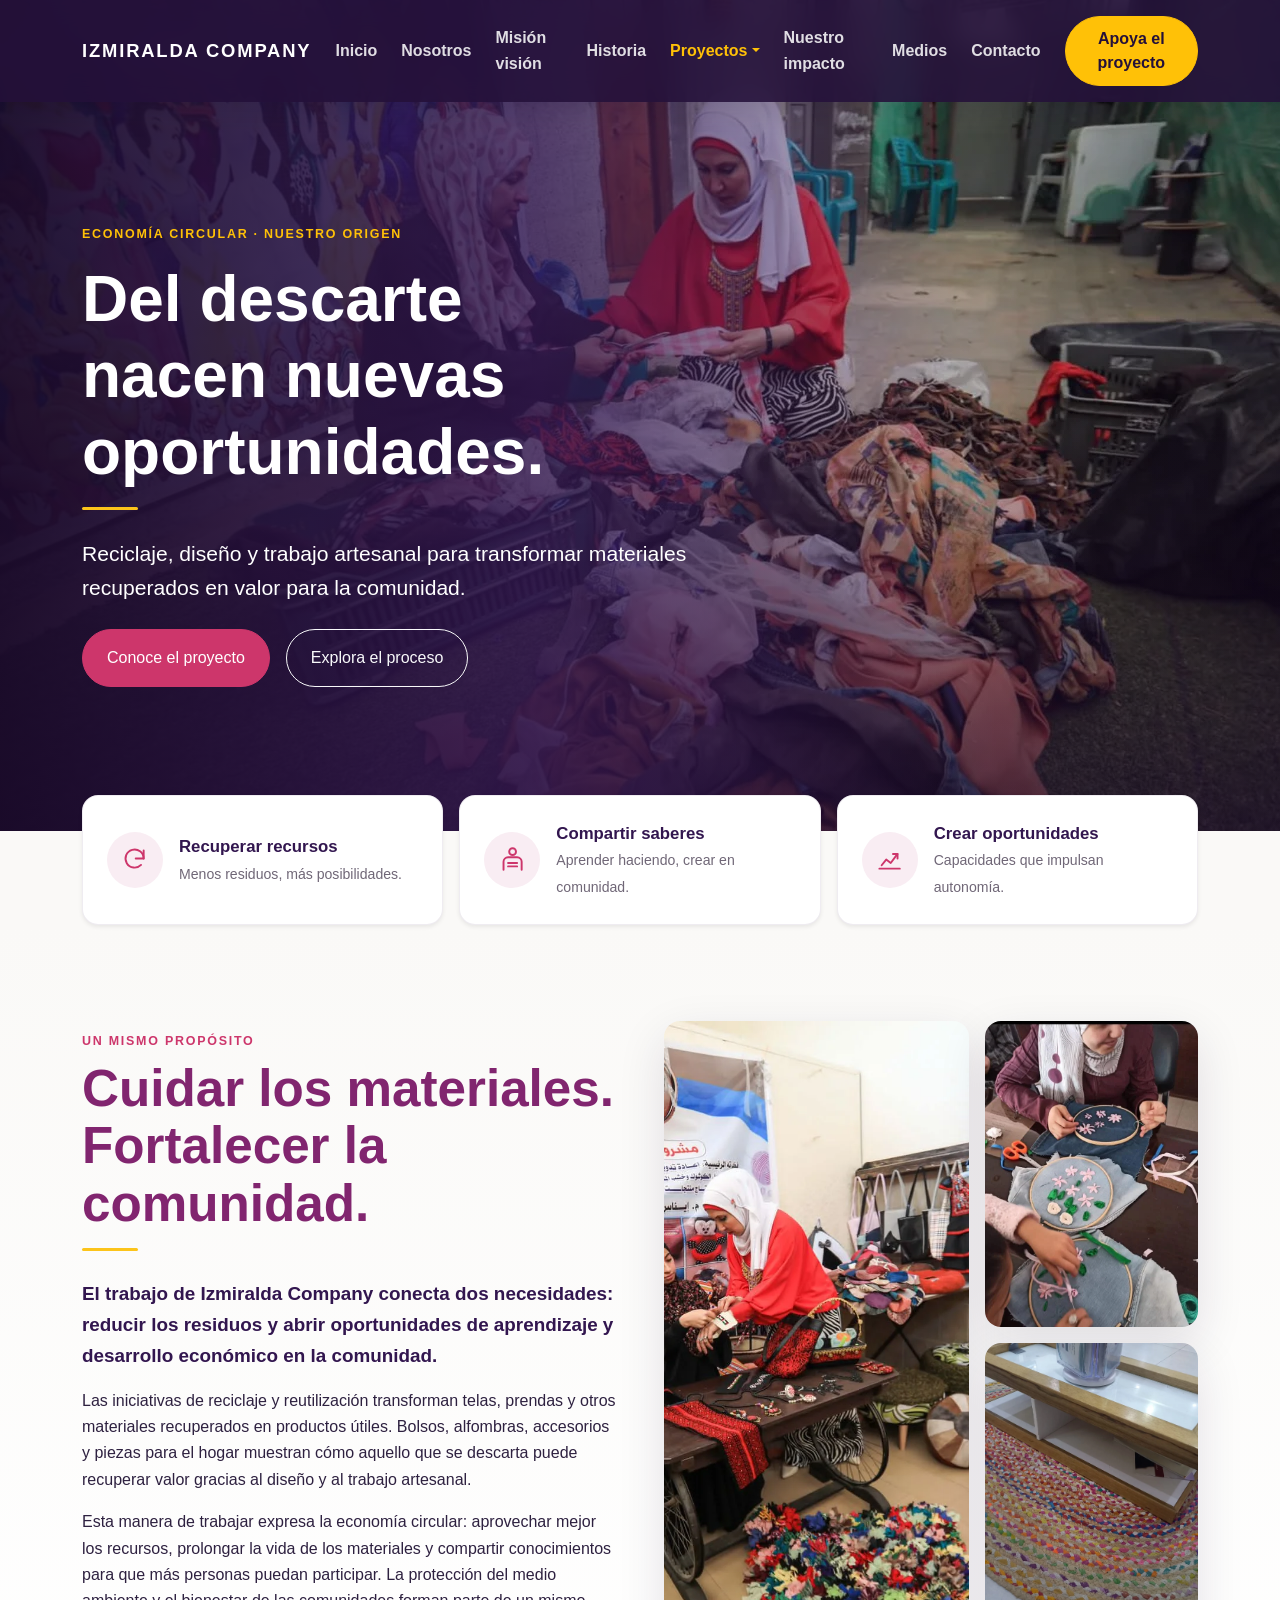
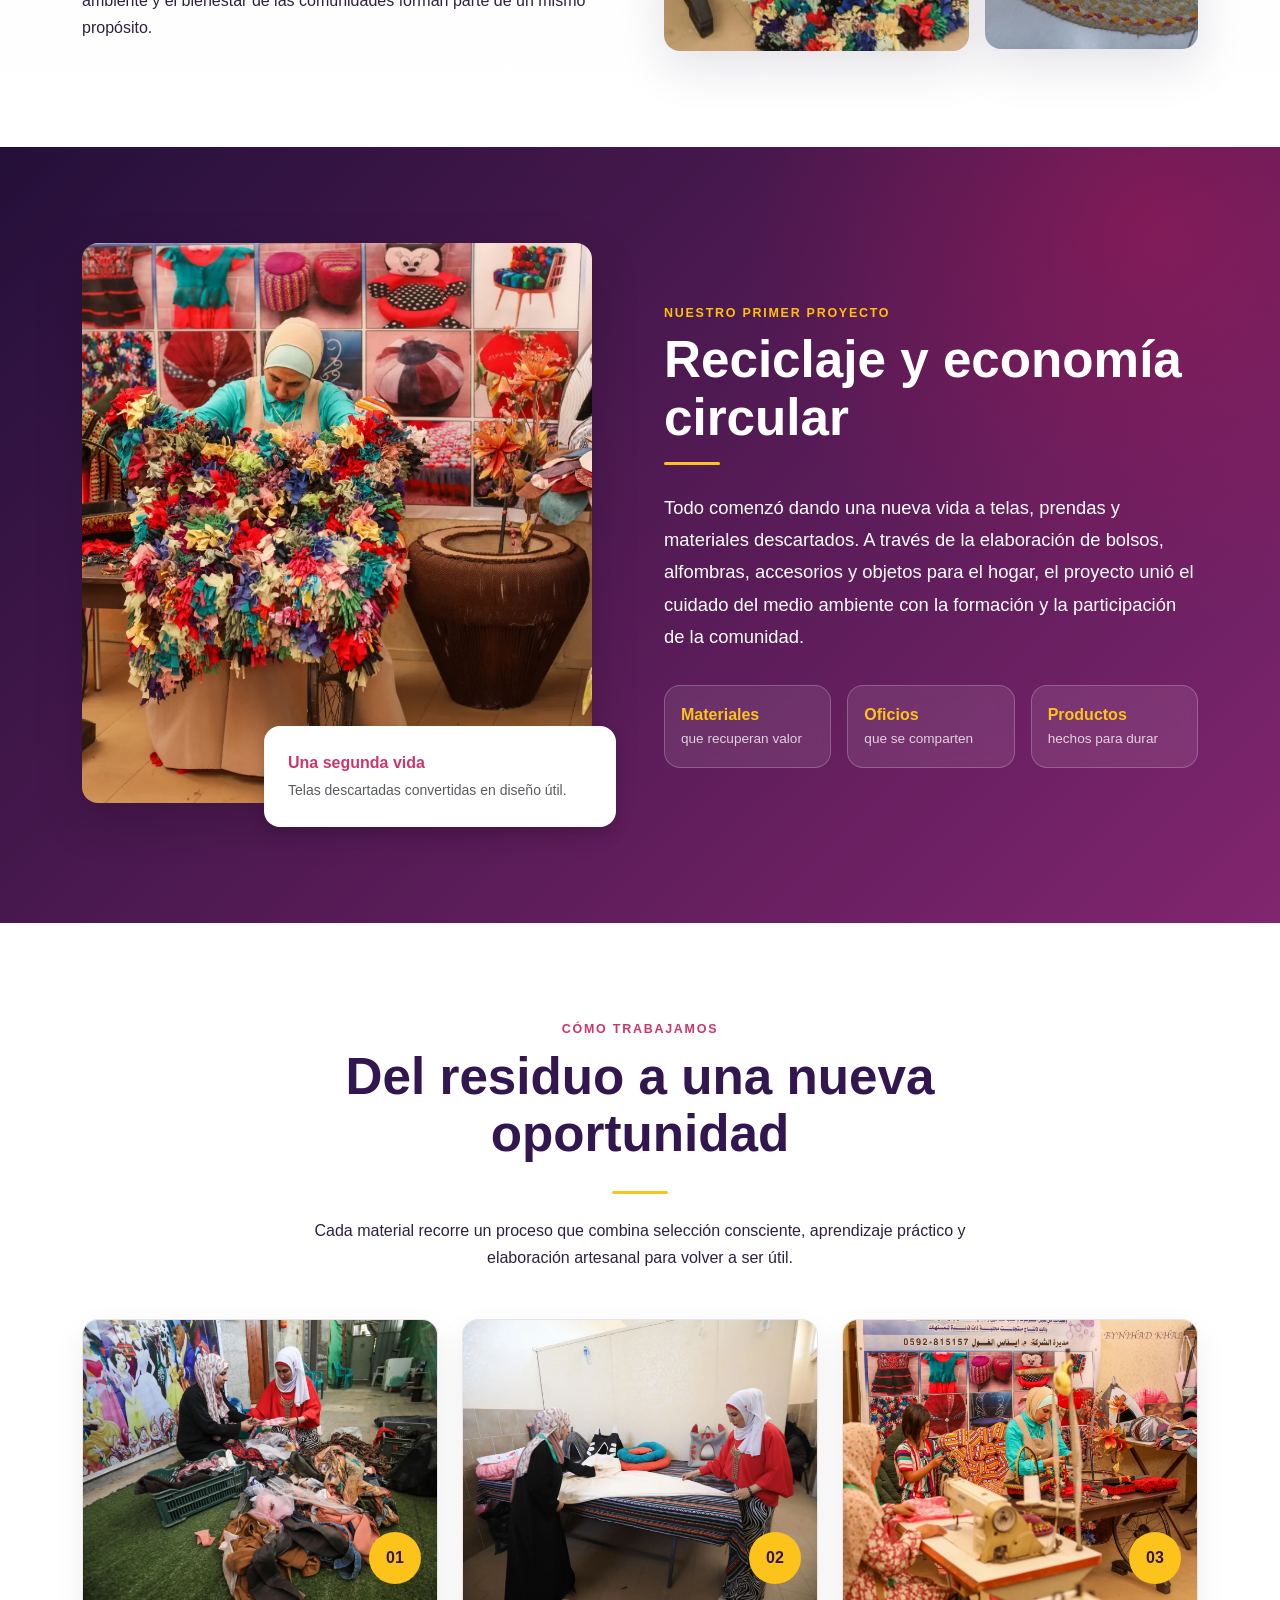
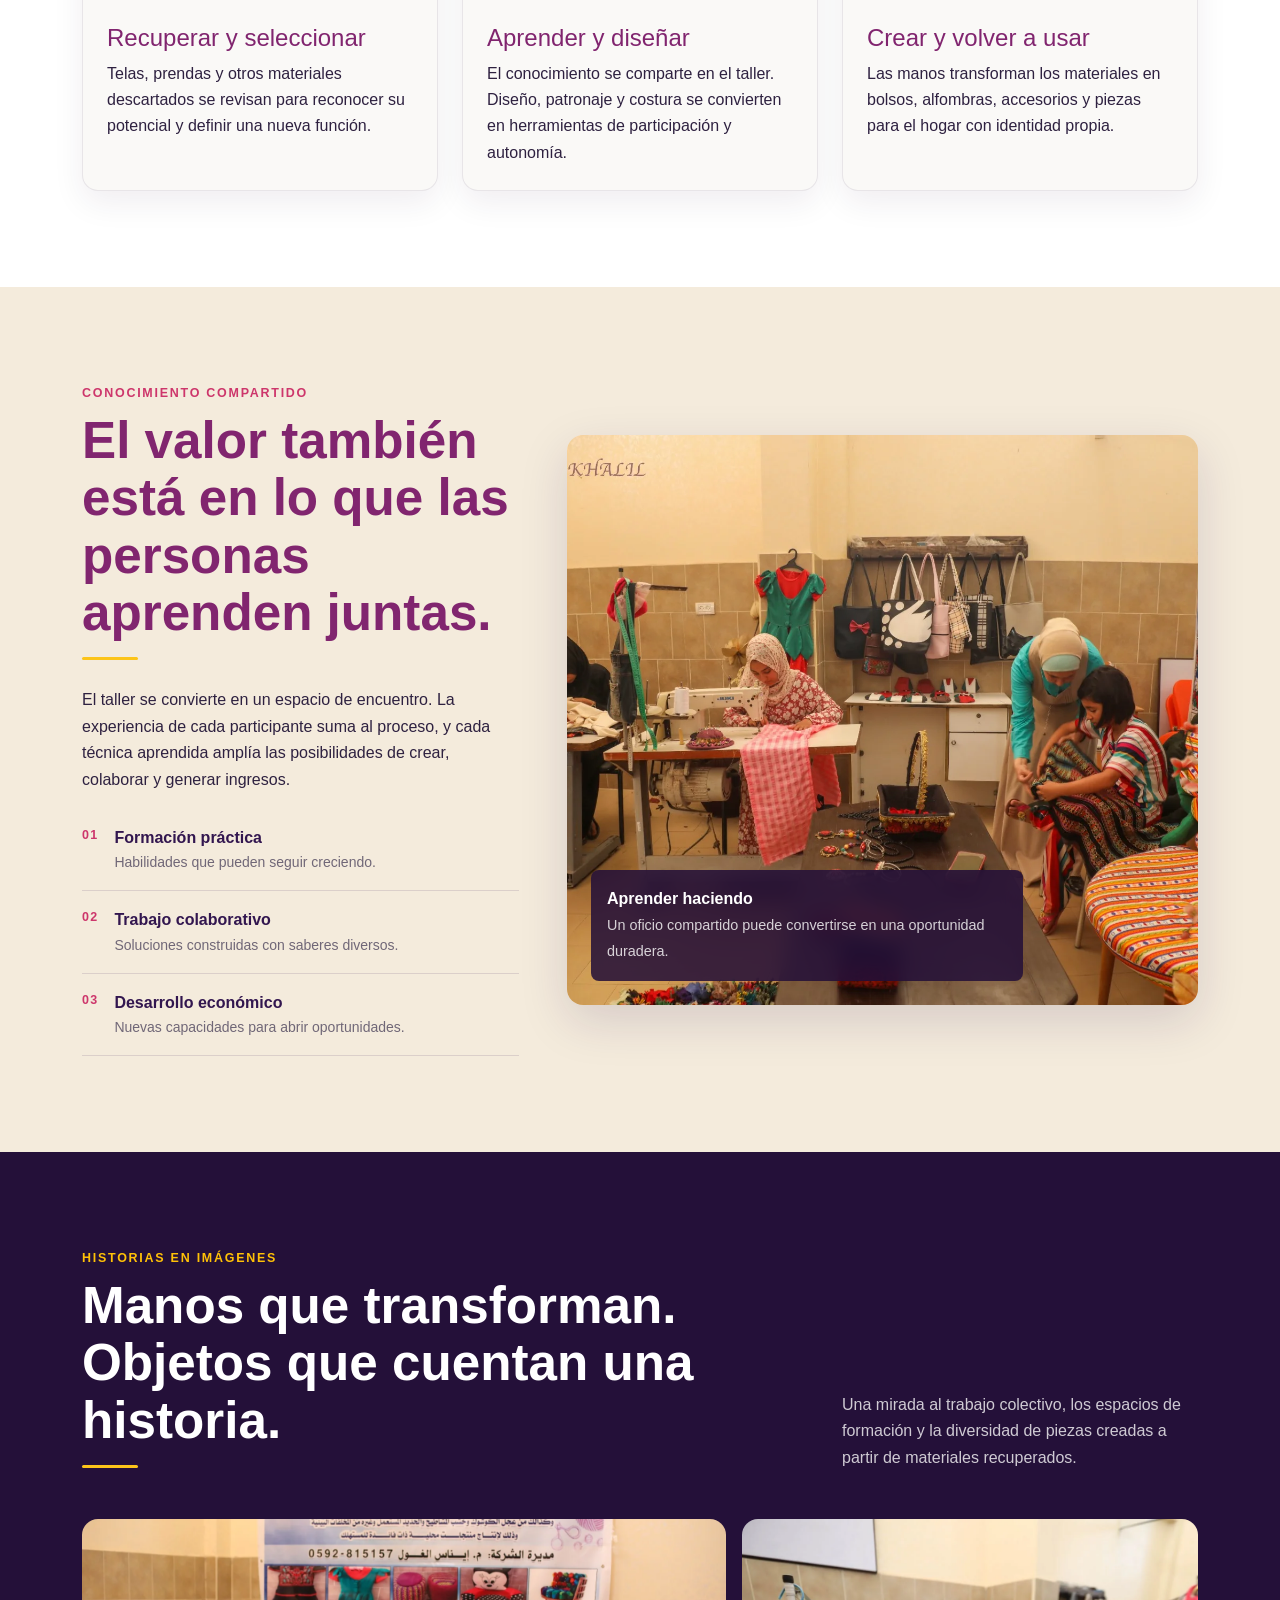
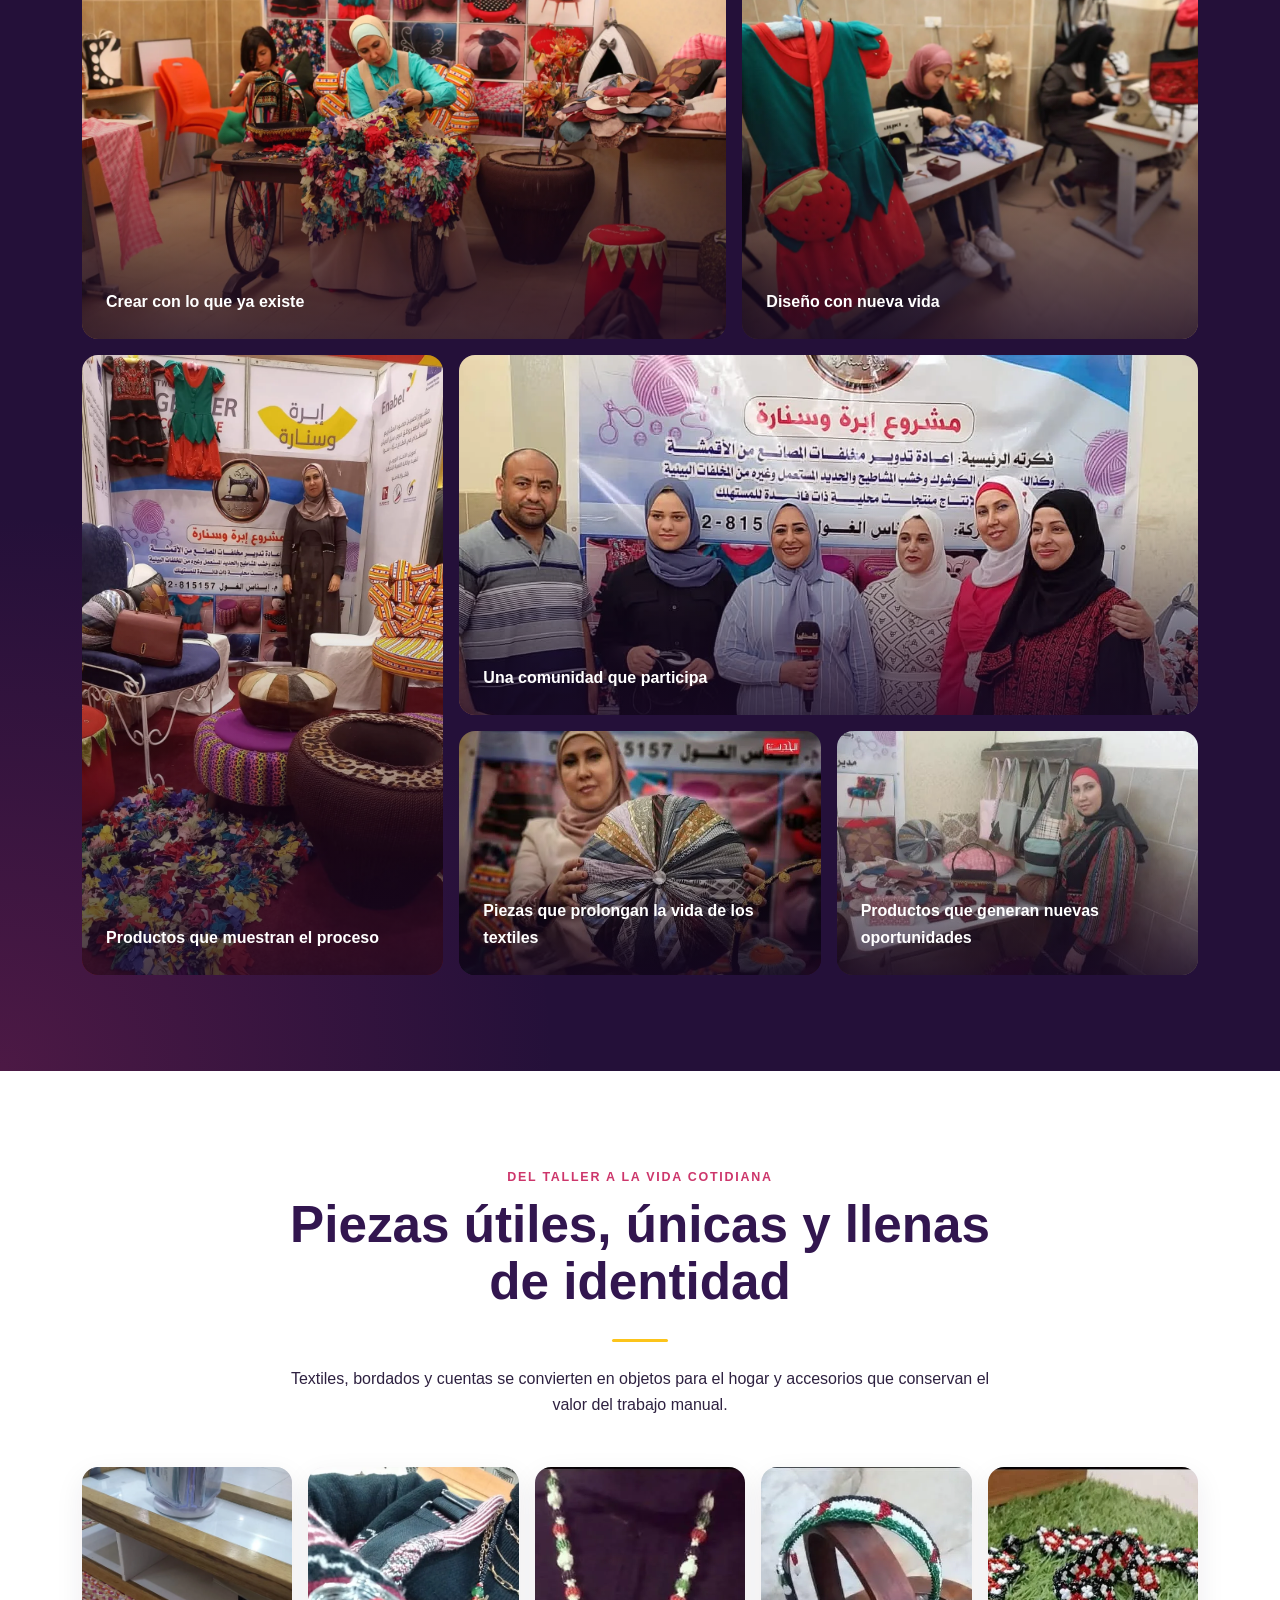
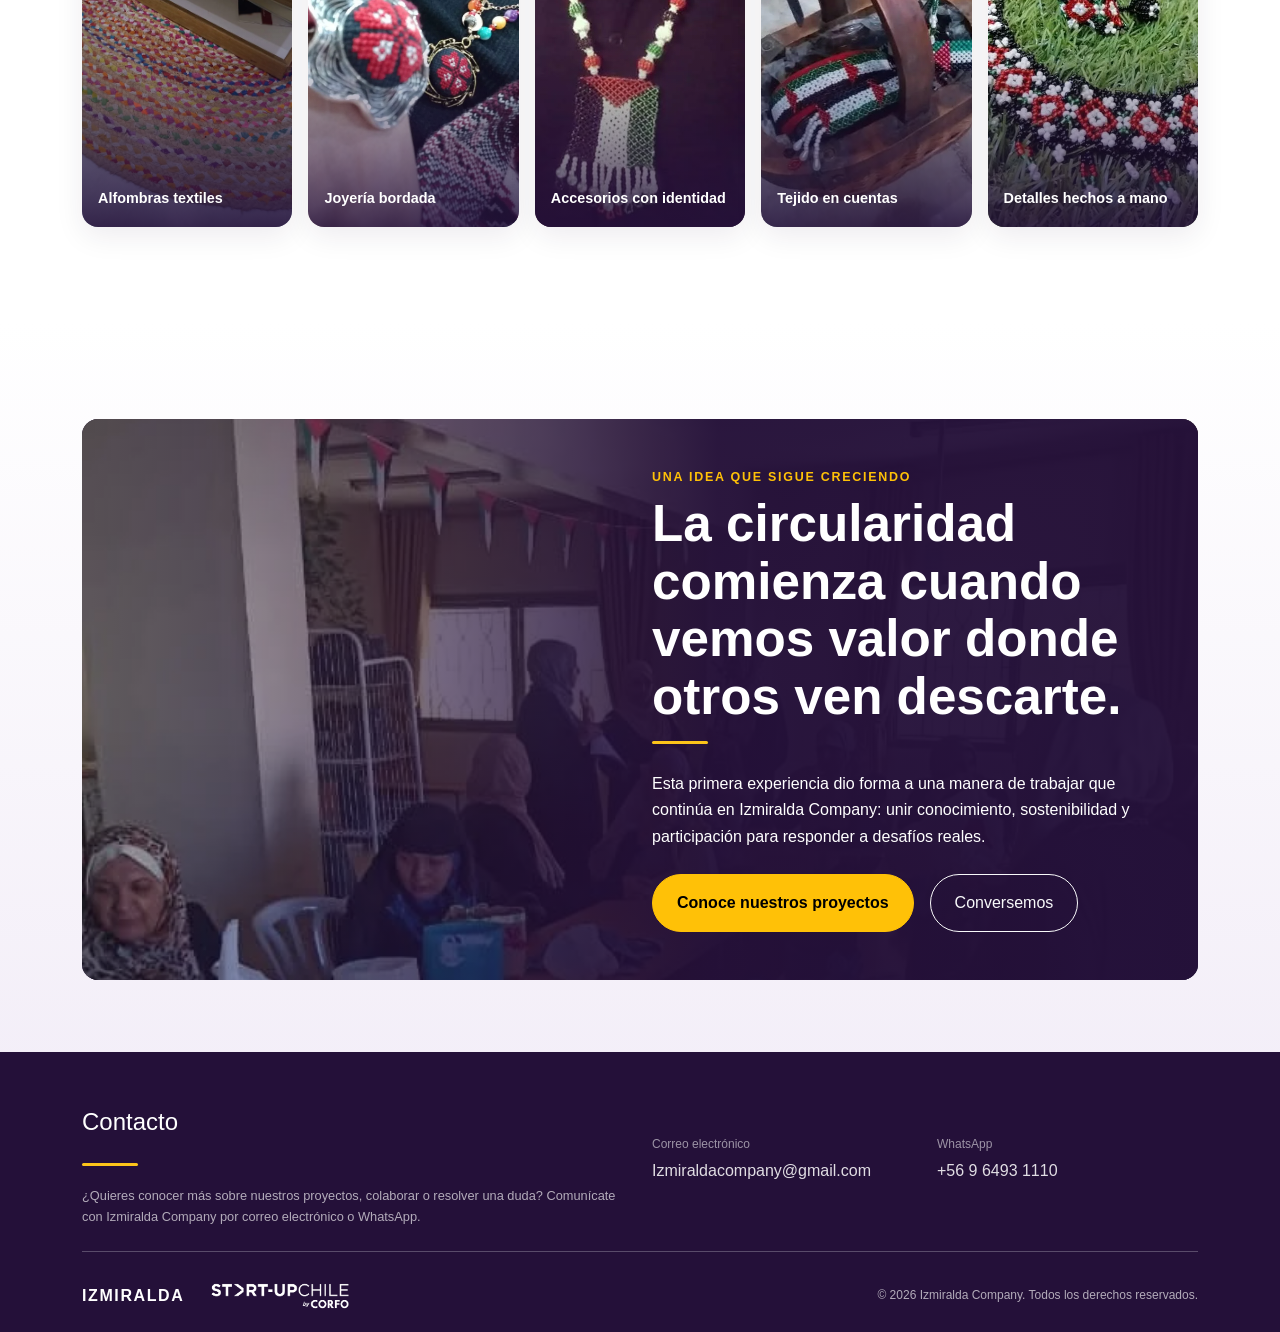
==== ECONOMIA_CIRCULAR/index.html @ 4848a365 "Actualizacion web Se actualiza el sitio web completo" ====
<!doctype html>
<html lang="es-CL">

<head>
  <meta charset="utf-8">
  <meta name="viewport" content="width=device-width, initial-scale=1">
  <title>Economía circular | Izmiralda Company</title>
  <meta name="description" content="Conoce el primer proyecto de Izmiralda Company: reciclaje textil, formación comunitaria y trabajo artesanal para transformar residuos en nuevas oportunidades.">
  <meta name="robots" content="index, follow">
  <meta name="theme-color" content="#32164f">
  <link rel="canonical" href="https://izmiraldacompany.com/ECONOMIA_CIRCULAR/">
  <link rel="icon" type="image/png" href="../favicon.png">
  <meta property="og:locale" content="es_CL">
  <meta property="og:type" content="website">
  <meta property="og:title" content="Economía circular | Izmiralda Company">
  <meta property="og:description" content="Materiales recuperados, trabajo artesanal y aprendizaje comunitario para crear valor que permanece.">
  <meta property="og:url" content="https://izmiraldacompany.com/ECONOMIA_CIRCULAR/">
  <meta property="og:image" content="https://izmiraldacompany.com/ECONOMIA_CIRCULAR/assets/images/seleccion-materiales.webp">
  <meta property="og:image:alt" content="Mujeres seleccionando telas recuperadas para crear nuevos productos">
  <meta name="twitter:card" content="summary_large_image">
  <link rel="preload" as="image" href="assets/images/seleccion-materiales.webp">
  <link rel="preconnect" href="https://cdn.jsdelivr.net" crossorigin>
  <link href="https://cdn.jsdelivr.net/npm/bootstrap@5.3.8/dist/css/bootstrap.min.css" rel="stylesheet" integrity="sha384-sRIl4kxILFvY47J16cr9ZwB07vP4J8+LH7qKQnuqkuIAvNWLzeN8tE5YBujZqJLB" crossorigin="anonymous">
  <link rel="stylesheet" href="../assets/css/style.css?v=encuadre-20260911">
  <link rel="stylesheet" href="../assets/css/menu.css?v=mobile-center-20260912">
  <link rel="stylesheet" href="../assets/css/footer.css?v=bootstrap-20260911">
  <link rel="stylesheet" href="../assets/css/section-titles.css?v=1">
  <link rel="stylesheet" href="../assets/css/interaction.css?v=1">
  <link rel="stylesheet" href="assets/css/economia-circular.css?v=1">
</head>

<body>
  <a class="visually-hidden-focusable skip-link" href="#contenido">Saltar al contenido principal</a>
  <header class="fixed-top" data-company-menu></header>
  <script src="../assets/js/menu.js?v=anchors-20260912"></script>

  <main id="contenido" tabindex="-1">
    <section id="inicio" class="circular-hero position-relative overflow-hidden d-flex align-items-end" aria-labelledby="hero-title">
      <img class="circular-hero__image position-absolute top-0 start-0 w-100 h-100 object-fit-cover" src="assets/images/seleccion-materiales.webp" alt="Dos mujeres seleccionan telas y prendas recuperadas para darles una nueva vida" width="1600" height="1066" fetchpriority="high">
      <div class="circular-hero__veil position-absolute top-0 start-0 w-100 h-100" aria-hidden="true"></div>
      <div class="container position-relative py-5">
        <div class="row py-5">
          <div class="col-12 col-lg-8 col-xl-7 py-4 py-lg-5">
            <p class="eyebrow text-warning mb-3">Economía circular · Nuestro origen</p>
            <h1 id="hero-title" class="display-3 fw-semibold text-white mb-0">Del descarte nacen nuevas oportunidades.</h1>
            <div class="lh-1 mb-4"><span class="title-rule mt-3" aria-hidden="true"></span></div>
            <p class="circular-hero__lead text-white mb-4">Reciclaje, diseño y trabajo artesanal para transformar materiales recuperados en valor para la comunidad.</p>
            <div class="d-flex flex-column flex-sm-row gap-3">
              <a class="btn btn-raspberry rounded-pill px-4 py-3" href="#primer-proyecto">Conoce el proyecto</a>
              <a class="btn btn-outline-light rounded-pill px-4 py-3" href="#proceso">Explora el proceso</a>
            </div>
          </div>
        </div>
      </div>
    </section>

    <section class="circular-pillars position-relative" aria-label="Propósitos de la economía circular">
      <div class="container circular-pillars__container">
        <div class="row g-3">
          <div class="col-12 col-md-4">
            <div class="pillar-card h-100 d-flex align-items-center gap-3 p-4 rounded-4 shadow-sm">
              <span class="pillar-card__icon d-inline-flex align-items-center justify-content-center flex-shrink-0" aria-hidden="true"><svg viewBox="0 0 24 24"><path d="M20 11a8 8 0 1 0-2.3 5.7"></path><path d="M20 4v7h-7"></path></svg></span>
              <div><strong class="d-block">Recuperar recursos</strong><span>Menos residuos, más posibilidades.</span></div>
            </div>
          </div>
          <div class="col-12 col-md-4">
            <div class="pillar-card h-100 d-flex align-items-center gap-3 p-4 rounded-4 shadow-sm">
              <span class="pillar-card__icon d-inline-flex align-items-center justify-content-center flex-shrink-0" aria-hidden="true"><svg viewBox="0 0 24 24"><path d="M4 21v-7a4 4 0 0 1 4-4h8a4 4 0 0 1 4 4v7"></path><circle cx="12" cy="5" r="3"></circle><path d="M8 15h8M8 18h8"></path></svg></span>
              <div><strong class="d-block">Compartir saberes</strong><span>Aprender haciendo, crear en comunidad.</span></div>
            </div>
          </div>
          <div class="col-12 col-md-4">
            <div class="pillar-card h-100 d-flex align-items-center gap-3 p-4 rounded-4 shadow-sm">
              <span class="pillar-card__icon d-inline-flex align-items-center justify-content-center flex-shrink-0" aria-hidden="true"><svg viewBox="0 0 24 24"><path d="M3 20h18M5 17l4-5 4 3 6-8"></path><path d="M15 7h4v4"></path></svg></span>
              <div><strong class="d-block">Crear oportunidades</strong><span>Capacidades que impulsan autonomía.</span></div>
            </div>
          </div>
        </div>
      </div>
    </section>

    <section id="proposito" class="purpose-section py-5" aria-labelledby="purpose-title">
      <div class="container py-5">
        <div class="row align-items-center g-5">
          <div class="col-12 col-lg-6">
            <p class="eyebrow text-raspberry mb-2">Un mismo propósito</p>
            <h2 id="purpose-title" class="section-heading text-plum mb-0">Cuidar los materiales.<br>Fortalecer la comunidad.</h2>
            <div class="lh-1 mb-4"><span class="title-rule mt-3" aria-hidden="true"></span></div>
            <p class="purpose-intro">El trabajo de Izmiralda Company conecta dos necesidades: reducir los residuos y abrir oportunidades de aprendizaje y desarrollo económico en la comunidad.</p>
            <p>Las iniciativas de reciclaje y reutilización transforman telas, prendas y otros materiales recuperados en productos útiles. Bolsos, alfombras, accesorios y piezas para el hogar muestran cómo aquello que se descarta puede recuperar valor gracias al diseño y al trabajo artesanal.</p>
            <p class="mb-0">Esta manera de trabajar expresa la economía circular: aprovechar mejor los recursos, prolongar la vida de los materiales y compartir conocimientos para que más personas puedan participar. La protección del medio ambiente y el bienestar de las comunidades forman parte de un mismo propósito.</p>
          </div>
          <div class="col-12 col-lg-6">
            <div class="row g-3 align-items-stretch">
              <div class="col-7">
                <figure class="purpose-photo purpose-photo--main h-100 mb-0 rounded-4 overflow-hidden"><img class="w-100 h-100 object-fit-cover" src="assets/images/taller-productos.webp" alt="Tres mujeres comparten conocimientos en un taller de productos textiles" width="1600" height="1066" loading="lazy"></figure>
              </div>
              <div class="col-5">
                <div class="row g-3 h-100">
                  <div class="col-12"><figure class="purpose-photo purpose-photo--small mb-0 rounded-4 overflow-hidden"><img class="w-100 h-100 object-fit-cover" src="assets/images/taller-bordado.webp" alt="Participantes bordan flores sobre retazos de tela reutilizada" width="720" height="879" loading="lazy"></figure></div>
                  <div class="col-12"><figure class="purpose-photo purpose-photo--small mb-0 rounded-4 overflow-hidden"><img class="w-100 h-100 object-fit-cover" src="assets/images/alfombra-reciclada.webp" alt="Alfombra elaborada con tiras textiles recuperadas" width="1200" height="1600" loading="lazy"></figure></div>
                </div>
              </div>
            </div>
          </div>
        </div>
      </div>
    </section>

    <section id="primer-proyecto" class="first-project py-5 overflow-hidden" aria-labelledby="first-project-title">
      <div class="container py-5">
        <div class="row align-items-center g-5">
          <div class="col-12 col-lg-6 order-2 order-lg-1">
            <div class="first-project__visual position-relative pe-lg-4 pb-4">
              <figure class="first-project__image mb-0 rounded-4 overflow-hidden shadow-lg"><img class="w-100 h-100 object-fit-cover" src="assets/images/sillon-textil.webp" alt="Enas presenta una pieza de mobiliario elaborada con numerosos retazos textiles" width="1600" height="950" loading="lazy"></figure>
              <div class="first-project__note position-absolute end-0 bottom-0 bg-white rounded-4 shadow p-3 p-md-4"><span class="d-block text-raspberry fw-bold">Una segunda vida</span><span class="small text-muted">Telas descartadas convertidas en diseño útil.</span></div>
            </div>
          </div>
          <div class="col-12 col-lg-6 order-1 order-lg-2">
            <p class="eyebrow text-warning mb-2">Nuestro primer proyecto</p>
            <h2 id="first-project-title" class="section-heading text-white mb-0">Reciclaje y economía circular</h2>
            <div class="lh-1 mb-4"><span class="title-rule mt-3" aria-hidden="true"></span></div>
            <p class="first-project__lead text-white">Todo comenzó dando una nueva vida a telas, prendas y materiales descartados. A través de la elaboración de bolsos, alfombras, accesorios y objetos para el hogar, el proyecto unió el cuidado del medio ambiente con la formación y la participación de la comunidad.</p>
            <div class="row row-cols-1 row-cols-sm-3 g-3 mt-3" aria-label="Resultados del proyecto">
              <div class="col"><div class="project-result h-100 rounded-4 p-3"><strong>Materiales</strong><span>que recuperan valor</span></div></div>
              <div class="col"><div class="project-result h-100 rounded-4 p-3"><strong>Oficios</strong><span>que se comparten</span></div></div>
              <div class="col"><div class="project-result h-100 rounded-4 p-3"><strong>Productos</strong><span>hechos para durar</span></div></div>
            </div>
          </div>
        </div>
      </div>
    </section>

    <section id="proceso" class="process-section py-5 bg-white" aria-labelledby="process-title">
      <div class="container py-5">
        <div class="row justify-content-center text-center mb-5"><div class="col-12 col-lg-8">
          <p class="eyebrow text-raspberry mb-2">Cómo trabajamos</p>
          <h2 id="process-title" class="section-heading mx-auto">Del residuo a una nueva oportunidad</h2>
          <span class="title-rule" aria-hidden="true"></span>
          <p class="mt-3 mb-0">Cada material recorre un proceso que combina selección consciente, aprendizaje práctico y elaboración artesanal para volver a ser útil.</p>
        </div></div>
        <div class="row row-cols-1 row-cols-lg-3 g-4">
          <div class="col"><article class="process-card h-100 rounded-4 overflow-hidden"><figure class="process-card__media mb-0 position-relative overflow-hidden"><img class="w-100 h-100 object-fit-cover" src="assets/images/seleccion-materiales.webp" alt="Selección de prendas y retazos recuperados" width="1600" height="1066" loading="lazy"><span class="process-card__number position-absolute">01</span></figure><div class="p-4"><h3 class="h4 text-plum">Recuperar y seleccionar</h3><p class="mb-0">Telas, prendas y otros materiales descartados se revisan para reconocer su potencial y definir una nueva función.</p></div></article></div>
          <div class="col"><article class="process-card h-100 rounded-4 overflow-hidden"><figure class="process-card__media mb-0 position-relative overflow-hidden"><img class="w-100 h-100 object-fit-cover" src="assets/images/patronaje-telas.webp" alt="Dos mujeres preparan y cortan tela para confeccionar nuevos productos" width="1600" height="1066" loading="lazy"><span class="process-card__number position-absolute">02</span></figure><div class="p-4"><h3 class="h4 text-plum">Aprender y diseñar</h3><p class="mb-0">El conocimiento se comparte en el taller. Diseño, patronaje y costura se convierten en herramientas de participación y autonomía.</p></div></article></div>
          <div class="col"><article class="process-card h-100 rounded-4 overflow-hidden"><figure class="process-card__media mb-0 position-relative overflow-hidden"><img class="w-100 h-100 object-fit-cover" src="assets/images/trabajo-artesanal.webp" alt="Mujeres elaboran accesorios y objetos textiles en el taller comunitario" width="1600" height="1066" loading="lazy"><span class="process-card__number position-absolute">03</span></figure><div class="p-4"><h3 class="h4 text-plum">Crear y volver a usar</h3><p class="mb-0">Las manos transforman los materiales en bolsos, alfombras, accesorios y piezas para el hogar con identidad propia.</p></div></article></div>
        </div>
      </div>
    </section>

    <section class="community-section py-5" aria-labelledby="community-title">
      <div class="container py-5"><div class="row align-items-center g-5">
        <div class="col-12 col-lg-5">
          <p class="eyebrow text-raspberry mb-2">Conocimiento compartido</p>
          <h2 id="community-title" class="section-heading text-plum mb-0">El valor también está en lo que las personas aprenden juntas.</h2>
          <div class="lh-1 mb-4"><span class="title-rule mt-3" aria-hidden="true"></span></div>
          <p>El taller se convierte en un espacio de encuentro. La experiencia de cada participante suma al proceso, y cada técnica aprendida amplía las posibilidades de crear, colaborar y generar ingresos.</p>
          <ul class="community-list list-unstyled mb-0">
            <li class="d-flex gap-3"><span aria-hidden="true">01</span><div><strong>Formación práctica</strong><small class="d-block">Habilidades que pueden seguir creciendo.</small></div></li>
            <li class="d-flex gap-3"><span aria-hidden="true">02</span><div><strong>Trabajo colaborativo</strong><small class="d-block">Soluciones construidas con saberes diversos.</small></div></li>
            <li class="d-flex gap-3"><span aria-hidden="true">03</span><div><strong>Desarrollo económico</strong><small class="d-block">Nuevas capacidades para abrir oportunidades.</small></div></li>
          </ul>
        </div>
        <div class="col-12 col-lg-7">
          <figure class="community-feature mb-0 position-relative rounded-4 overflow-hidden"><img class="w-100 h-100 object-fit-cover" src="assets/images/taller-costura.webp" alt="Taller comunitario donde varias mujeres confeccionan productos y comparten conocimientos" width="1600" height="1066" loading="lazy"><figcaption class="position-absolute bottom-0 start-0 m-3 m-md-4 p-3 rounded-3 text-white"><strong class="d-block">Aprender haciendo</strong><span>Un oficio compartido puede convertirse en una oportunidad duradera.</span></figcaption></figure>
        </div>
      </div></div>
    </section>

    <section id="galeria" class="gallery-section py-5" aria-labelledby="gallery-title">
      <div class="container py-5">
        <div class="row justify-content-between align-items-end g-4 mb-5">
          <div class="col-12 col-lg-7"><p class="eyebrow text-warning mb-2">Historias en imágenes</p><h2 id="gallery-title" class="section-heading text-white mb-0">Manos que transforman. Objetos que cuentan una historia.</h2><div class="lh-1"><span class="title-rule mt-3" aria-hidden="true"></span></div></div>
          <div class="col-12 col-lg-4"><p class="text-white-75 mb-0">Una mirada al trabajo colectivo, los espacios de formación y la diversidad de piezas creadas a partir de materiales recuperados.</p></div>
        </div>
        <div class="row g-3 gallery-row">
          <div class="col-12 col-md-7"><figure class="gallery-tile gallery-tile--wide mb-0 rounded-4 overflow-hidden position-relative"><img class="w-100 h-100 object-fit-cover" src="assets/images/tejido-multicolor.webp" alt="Elaboración artesanal de una pieza con retazos textiles de muchos colores" width="1600" height="1066" loading="lazy"><figcaption class="position-absolute bottom-0 start-0 p-4 text-white">Crear con lo que ya existe</figcaption></figure></div>
          <div class="col-6 col-md-5"><figure class="gallery-tile gallery-tile--wide mb-0 rounded-4 overflow-hidden position-relative"><img class="w-100 h-100 object-fit-cover" src="assets/images/vestido-reciclado.webp" alt="Vestido y bolso confeccionados en el taller a partir de textiles reutilizados" width="1600" height="1066" loading="lazy"><figcaption class="position-absolute bottom-0 start-0 p-4 text-white">Diseño con nueva vida</figcaption></figure></div>
          <div class="col-6 col-md-4"><figure class="gallery-tile gallery-tile--portrait mb-0 rounded-4 overflow-hidden position-relative"><img class="w-100 h-100 object-fit-cover" src="assets/images/exhibicion-productos.webp" alt="Exhibición de muebles y accesorios creados con textiles recuperados" width="1200" height="1600" loading="lazy"><figcaption class="position-absolute bottom-0 start-0 p-4 text-white">Productos que muestran el proceso</figcaption></figure></div>
          <div class="col-12 col-md-8"><div class="row g-3 h-100">
            <div class="col-12"><figure class="gallery-tile gallery-tile--landscape mb-0 rounded-4 overflow-hidden position-relative"><img class="gallery-team-image w-100 h-100 object-fit-cover" src="assets/images/equipo-proyecto.webp" alt="Equipo participante del proyecto de reciclaje y costura" width="1153" height="2048" loading="lazy"><figcaption class="position-absolute bottom-0 start-0 p-4 text-white">Una comunidad que participa</figcaption></figure></div>
            <div class="col-6"><figure class="gallery-tile gallery-tile--small mb-0 rounded-4 overflow-hidden position-relative"><img class="w-100 h-100 object-fit-cover" src="assets/images/cojin-patchwork.webp" alt="Cojín circular confeccionado con retazos textiles estampados" width="720" height="534" loading="lazy"><figcaption class="position-absolute bottom-0 start-0 p-4 text-white">Piezas que prolongan la vida de los textiles</figcaption></figure></div>
            <div class="col-6"><figure class="gallery-tile gallery-tile--small mb-0 rounded-4 overflow-hidden position-relative"><img class="w-100 h-100 object-fit-cover" src="assets/images/exhibicion-artesania.webp" alt="Artesana junto a bolsos, cojines y accesorios reutilizados" width="695" height="580" loading="lazy"><figcaption class="position-absolute bottom-0 start-0 p-4 text-white">Productos que generan nuevas oportunidades</figcaption></figure></div>
          </div></div>
        </div>
      </div>
    </section>

    <section class="products-section py-5 bg-white" aria-labelledby="products-title">
      <div class="container py-5">
        <div class="row justify-content-center text-center mb-5"><div class="col-12 col-lg-8"><p class="eyebrow text-raspberry mb-2">Del taller a la vida cotidiana</p><h2 id="products-title" class="section-heading mx-auto">Piezas útiles, únicas y llenas de identidad</h2><span class="title-rule" aria-hidden="true"></span><p class="mt-3 mb-0">Textiles, bordados y cuentas se convierten en objetos para el hogar y accesorios que conservan el valor del trabajo manual.</p></div></div>
        <div class="row row-cols-2 row-cols-md-3 row-cols-lg-5 g-3">
          <div class="col"><figure class="product-card mb-0 rounded-4 overflow-hidden"><img class="w-100 h-100 object-fit-cover" src="assets/images/alfombra-reciclada.webp" alt="Alfombra ovalada de fibras y retazos multicolores" width="1200" height="1600" loading="lazy"><figcaption>Alfombras textiles</figcaption></figure></div>
          <div class="col"><figure class="product-card mb-0 rounded-4 overflow-hidden"><img class="w-100 h-100 object-fit-cover" src="assets/images/joyeria-bordada.webp" alt="Anillo y colgante con bordado tradicional" width="720" height="1165" loading="lazy"><figcaption>Joyería bordada</figcaption></figure></div>
          <div class="col"><figure class="product-card mb-0 rounded-4 overflow-hidden"><img class="w-100 h-100 object-fit-cover" src="assets/images/collar-palestino.webp" alt="Collar de cuentas con los colores palestinos" width="720" height="719" loading="lazy"><figcaption>Accesorios con identidad</figcaption></figure></div>
          <div class="col"><figure class="product-card mb-0 rounded-4 overflow-hidden"><img class="w-100 h-100 object-fit-cover" src="assets/images/accesorios-cuenta.webp" alt="Accesorios tejidos con cuentas dentro de una cesta de madera" width="720" height="719" loading="lazy"><figcaption>Tejido en cuentas</figcaption></figure></div>
          <div class="col"><figure class="product-card mb-0 rounded-4 overflow-hidden"><img class="w-100 h-100 object-fit-cover" src="assets/images/joyeria-palestina.webp" alt="Conjunto de joyería artesanal de cuentas rojas, verdes, blancas y negras" width="720" height="721" loading="lazy"><figcaption>Detalles hechos a mano</figcaption></figure></div>
        </div>
      </div>
    </section>

    <section class="closing-section py-5" aria-labelledby="closing-title">
      <div class="container py-5"><div class="closing-card position-relative overflow-hidden rounded-4">
        <img class="position-absolute top-0 start-0 w-100 h-100 object-fit-cover" src="assets/images/formacion-comunitaria.webp" alt="Encuentro comunitario de formación y trabajo artesanal" width="720" height="895" loading="lazy">
        <div class="closing-card__overlay position-absolute top-0 start-0 w-100 h-100" aria-hidden="true"></div>
        <div class="row position-relative justify-content-end p-4 p-md-5"><div class="col-12 col-lg-7 col-xl-6">
          <p class="eyebrow text-warning mb-2">Una idea que sigue creciendo</p>
          <h2 id="closing-title" class="section-heading text-white mb-0">La circularidad comienza cuando vemos valor donde otros ven descarte.</h2>
          <div class="lh-1 mb-4"><span class="title-rule mt-3" aria-hidden="true"></span></div>
          <p class="text-white mb-4">Esta primera experiencia dio forma a una manera de trabajar que continúa en Izmiralda Company: unir conocimiento, sostenibilidad y participación para responder a desafíos reales.</p>
          <div class="d-flex flex-column flex-sm-row gap-3"><a class="btn btn-warning rounded-pill px-4 py-3 fw-bold" href="../#innovaciones">Conoce nuestros proyectos</a><a class="btn btn-outline-light rounded-pill px-4 py-3" href="#contacto">Conversemos</a></div>
        </div></div>
      </div></div>
    </section>
  </main>

  <footer class="site-footer text-white" data-company-footer></footer>
  <script src="../assets/js/footer.js?v=economia-circular-20260911"></script>
  <script src="https://cdn.jsdelivr.net/npm/bootstrap@5.3.8/dist/js/bootstrap.bundle.min.js" integrity="sha384-FKyoEForCGlyvwx9Hj09JcYn3nv7wiPVlz7YYwJrWVcXK/BmnVDxM+D2scQbITxI" crossorigin="anonymous"></script>
</body>
</html>
---- assets/css/style.css ----
:root {
  --iz-purple-950: #241039;
  --iz-purple-900: #32164f;
  --iz-purple-800: #513b5f;
  --iz-plum: #81256f;
  --iz-raspberry: #cd366b;
  --iz-pink: #eb1855;
  --iz-yellow: #fcc41a;
  --iz-yellow-dark: #d89f00;
  --iz-ivory: #faf9f7;
  --iz-lavender: #f3eef8;
  --iz-ink: #2e2140;
  --iz-muted: #706777;
  --iz-white: #ffffff;
  --iz-radius-sm: .75rem;
  --iz-radius-md: 1.25rem;
  --iz-radius-lg: 2rem;
  --iz-shadow: 0 1.25rem 3rem rgba(50, 22, 79, .14);
  --bs-primary: var(--iz-plum);
  --bs-warning: var(--iz-yellow);
  --bs-body-color: var(--iz-ink);
  --bs-body-bg: var(--iz-ivory);
  --bs-link-color: var(--iz-plum);
  --bs-link-hover-color: var(--iz-raspberry);
  --bs-font-sans-serif: Inter, "Segoe UI", Roboto, Helvetica, Arial, sans-serif;
}

html {
  scroll-behavior: smooth;
  scroll-padding-top: 5.5rem;
}

body {
  overflow-x: hidden;
  background: var(--iz-ivory);
  color: var(--iz-ink);
  font-size: 1rem;
  line-height: 1.65;
}

img,
video {
  max-width: 100%;
}

.icon-svg {
  display: inline-block;
  flex: 0 0 auto;
  fill: none;
  stroke: currentColor;
  stroke-width: 1.8;
  stroke-linecap: round;
  stroke-linejoin: round;
}

a,
button,
.gallery-card,
.innovation-card,
.media-card {
  transition: color .25s ease, background-color .25s ease, border-color .25s ease, transform .25s ease, box-shadow .25s ease;
}

:focus-visible {
  outline: .2rem solid var(--iz-yellow);
  outline-offset: .2rem;
}

.skip-link {
  position: fixed;
  z-index: 1100;
  top: 1rem;
  left: 1rem;
  padding: .75rem 1rem;
  border-radius: .5rem;
  background: var(--iz-white);
  color: var(--iz-purple-950);
}

.site-navbar {
  padding-block: 1rem;
  background: rgba(36, 16, 57, .88);
  backdrop-filter: blur(14px);
  box-shadow: 0 .5rem 2rem rgba(15, 7, 25, .12);
}

.navbar-brand {
  font-size: 1.15rem;
}

.letter-spacing,
.eyebrow {
  letter-spacing: .1em;
}

.eyebrow {
  font-size: .78rem;
  font-weight: 800;
  text-transform: uppercase;
}

.navbar .nav-link {
  color: rgba(255, 255, 255, .86);
  font-weight: 600;
}

.navbar .nav-link:hover,
.navbar .nav-link.active {
  color: var(--iz-yellow);
}

.hero-section {
  
  min-height: 46rem;
  background-image: linear-gradient(90deg, rgba(36, 16, 57, .98) 0%, rgba(50, 22, 79, .88) 37%, rgba(50, 22, 79, .08) 72%), url("../images/banner-izmiralda.webp");
  background-position: center, center;
  background-size: cover;
}

.hero-section::after {
  position: absolute;
  inset: auto 0 0;
  height: 12rem;
  content: "";
  background: linear-gradient(0deg, rgba(36, 16, 57, .4), transparent);
  pointer-events: none;
}

.hero-section .container {
  z-index: 1;
}

.min-vh-75 {
  min-height: 75vh;
}

.text-white-75 {
  color: rgba(255, 255, 255, .78);
}

/* Tamaño uniforme para los botones de texto, incluidas las variantes grandes. */
.btn {
  --bs-btn-font-size: 1rem;
  --bs-btn-line-height: 1.5;
  --bs-btn-padding-y: .625rem;
  --bs-btn-padding-x: 1.5rem;
  min-height: 2.875rem;
}

.btn-raspberry {
  --bs-btn-color: #fff;
  --bs-btn-bg: var(--iz-raspberry);
  --bs-btn-border-color: var(--iz-raspberry);
  --bs-btn-hover-color: #fff;
  --bs-btn-hover-bg: #ac2858;
  --bs-btn-hover-border-color: #ac2858;
  --bs-btn-active-color: #fff;
  --bs-btn-active-bg: #92234b;
}

.btn:hover {
  transform: translateY(-2px);
  box-shadow: 0 .65rem 1.5rem rgba(36, 16, 57, .16);
}

.action-strip {
  position: relative;
  z-index: 3;
  min-height: 4.5rem;
}

.action-item {
  
  min-height: 7.5rem;

  color: #fff;
  font-size: 1.05rem;
  font-weight: 800;
  text-transform: uppercase;
}

a.action-item:hover {
  color: var(--iz-purple-950);
  filter: brightness(1.04);
  cursor: pointer;
}

.action-item-purple { background: linear-gradient(135deg, var(--iz-purple-800), var(--iz-plum)); }
.action-item-pink { background: linear-gradient(135deg, var(--iz-raspberry), var(--iz-pink)); }
.action-item-yellow {
  background: linear-gradient(135deg, var(--iz-yellow), #ffb700);
  color: var(--iz-purple-950);
}

.action-icon {
  width: 2.4rem;
  height: 2.4rem;
}

.action-icon-recycle {
  display: inline-flex;
  align-items: center;
  justify-content: center;
  font-family: Arial, Helvetica, sans-serif;
  font-size: 2.75rem;
  font-weight: 400;
  line-height: 1;
}

.anchor-target {
  scroll-margin-top: 7rem;
}

.section-heading {
  max-width: 52rem;
  color: var(--iz-purple-900);
  font-size: clamp(2rem, 4vw, 3.25rem);
  font-weight: 700;
  line-height: 1.12;
}

.title-rule {
  display: inline-block;
  width: 3.5rem;
  height: .2rem;
  margin-top: 1.25rem;
  border-radius: 999px;
  background: var(--iz-yellow);
}

.text-plum { color: var(--iz-plum) !important; }
.text-raspberry { color: var(--iz-raspberry) !important; }
.link-raspberry { color: var(--iz-raspberry); }
.link-plum { color: var(--iz-plum); }

.story-section {
  
  background: var(--iz-lavender);
}

.story-section::before {
  position: absolute;
  top: -2.5rem;
  right: 0;
  left: 0;
  height: 5rem;
  content: "";
  border-radius: 50% 50% 0 0;
  background: var(--iz-lavender);
}

.media-card {

  border-radius: var(--iz-radius-sm);
  background: #fff;
  box-shadow: var(--iz-shadow);
}

.media-card:hover {
  transform: translateY(-.4rem);
  box-shadow: 0 1.8rem 4rem rgba(50, 22, 79, .2);
}

.media-card-label {
  position: absolute;
  right: 1rem;
  bottom: 1rem;
  padding: .45rem .8rem;
  border-radius: 999px;
  background: rgba(255, 255, 255, .94);
  color: var(--iz-purple-900);
  font-size: .8rem;
  font-weight: 800;
}

.innovation-card {
  
  border: 1px solid rgba(81, 59, 95, .1);
  border-radius: var(--iz-radius-md);
  background: var(--iz-white);
  box-shadow: 0 .7rem 2rem rgba(50, 22, 79, .08);
}

.innovation-card:hover {
  transform: translateY(-.25rem);
  box-shadow: var(--iz-shadow);
}

.innovation-image {

  min-height: 24rem;
  
}

.price-badge {

  background: rgba(205, 54, 107, .1);
  color: var(--iz-raspberry);
  font-weight: 800;
  
}

.fact-box {

  border-left: .25rem solid var(--iz-raspberry);
  border-radius: .35rem;
  background: var(--iz-lavender);
}

.fact-box strong {
  color: var(--iz-plum);
  font-size: 1.6rem;
}

.fact-box span {
  color: var(--iz-muted);
  font-size: .9rem;
}

.benefit-list li {
  position: relative;
  padding: .55rem 0 .55rem 1.75rem;
  border-bottom: 1px solid rgba(81, 59, 95, .12);
}

.benefit-list li::before {
  position: absolute;
  left: 0;
  content: "✓";
  color: var(--iz-raspberry);
  font-weight: 900;
}

.impact-stat {
  
  min-height: 9rem;

}

.impact-icon {
  width: 2.25rem;
  height: 2.25rem;
  margin-bottom: .75rem;
  opacity: .92;
}

.impact-stat strong {
  font-variant-numeric: tabular-nums;
  font-size: clamp(2.2rem, 5vw, 4rem);
  line-height: 1;
}

.impact-stat span {
  margin-top: .65rem;
  font-weight: 600;
}

.impact-purple { background: var(--iz-purple-900); }
.impact-plum { background: var(--iz-plum); }
.impact-pink { background: var(--iz-pink); }

.gallery-card {

  height: 17rem;

  border-radius: var(--iz-radius-sm);
  background: var(--iz-purple-900);
  box-shadow: 0 .5rem 1.4rem rgba(50, 22, 79, .1);
  cursor: zoom-in;
}

.gallery-card::after {
  position: absolute;
  inset: 0;
  content: "Ver imagen";
  display: grid;
  place-items: center;
  background: rgba(50, 22, 79, .7);
  color: #fff;
  font-weight: 800;
  opacity: 0;
  transition: opacity .25s ease;
}

.gallery-card img {
  width: 100%;
  height: 100%;
  object-fit: cover;
  transition: transform .45s ease;
}

.gallery-card:hover,
.gallery-card:focus-visible {
  transform: translateY(-.25rem);
  box-shadow: var(--iz-shadow);
}

.gallery-card:hover::after,
.gallery-card:focus-visible::after {
  opacity: 1;
}

.gallery-card:hover img {
  transform: scale(1.05);
}

.modal-gallery-image {
  max-height: 76vh;
  object-fit: contain;
}

.video-frame {

  border-radius: var(--iz-radius-sm);
  background: #160d20;
}

.video-frame video {
  width: 100%;
  height: 100%;
  object-fit: cover;
}

.video-play-cover {
  position: absolute;
  z-index: 2;
  inset: 0;

  width: 100%;
  height: 100%;

  background: linear-gradient(90deg, rgba(36, 16, 57, .97) 0%, rgba(50, 22, 79, .84) 38%, rgba(50, 22, 79, .38) 64%, rgba(36, 16, 57, .08) 100%);
  color: var(--iz-purple-900);
  cursor: pointer;
}

.video-play-cover[hidden] {
  display: none;
}

.video-play-button {
  
  width: clamp(4.5rem, 8vw, 6.5rem);
  aspect-ratio: 1;

  background: rgba(255, 255, 255, .94);
  box-shadow: 0 1rem 2.5rem rgba(36, 16, 57, .32);
  transition: transform .25s ease, background-color .25s ease;
}

.video-cover-copy {
  
  max-width: 34rem;

  color: var(--iz-white);
}

.video-cover-eyebrow {
  margin-bottom: .75rem;
  color: var(--iz-yellow);
  font-size: clamp(.68rem, 1.2vw, .85rem);
  font-weight: 850;
  letter-spacing: .1em;
  text-transform: uppercase;
}

.video-cover-title {
  font-size: clamp(1.8rem, 4.2vw, 4rem);
  line-height: 1.05;
}

.video-cover-description {
  max-width: 29rem;
  
  color: rgba(255, 255, 255, .78);
  font-size: clamp(.9rem, 1.5vw, 1.08rem);
  line-height: 1.55;
}

.video-play-button svg {
  width: 44%;
  margin-left: .3rem;
  fill: currentColor;
}

.video-play-cover:hover .video-play-button,
.video-play-cover:focus-visible .video-play-button {
  transform: scale(1.08);
  background: var(--iz-yellow);
}

.donation-section {

  border-radius: var(--iz-radius-lg) var(--iz-radius-lg) 0 0;
  background: radial-gradient(circle at 10% 15%, rgba(205, 54, 107, .34), transparent 34%), linear-gradient(135deg, var(--iz-purple-950), var(--iz-purple-800));
}

.donation-heading {
  max-width: 56rem;
}

.goal-panel {
  
  min-width: min(100%, 20rem);

  border: 1px solid rgba(255, 255, 255, .16);
  border-radius: var(--iz-radius-md);
  background: linear-gradient(135deg, var(--iz-pink), var(--iz-plum));
  box-shadow: 0 1rem 2.5rem rgba(20, 8, 34, .28);
}

.goal-panel strong {
  font-size: clamp(2rem, 5vw, 3.25rem);
  line-height: 1.1;
}

.donation-card {
  border-radius: var(--iz-radius-md);
}

.btn-outline-plum {
  --bs-btn-color: var(--iz-plum);
  --bs-btn-border-color: rgba(81, 59, 95, .45);
  --bs-btn-hover-color: #fff;
  --bs-btn-hover-bg: var(--iz-plum);
  --bs-btn-hover-border-color: var(--iz-plum);
  --bs-btn-active-color: #fff;
  --bs-btn-active-bg: var(--iz-purple-900);
  --bs-btn-active-border-color: var(--iz-purple-900);
  font-size: .86rem;
  font-weight: 700;
}

.btn-check:checked + .btn-outline-plum {
  border-color: var(--iz-plum);
  background: var(--iz-plum);
  color: #fff;
  box-shadow: 0 0 0 .2rem rgba(129, 37, 111, .16);
}

.donation-assurances .col {
  border-top: 1px solid rgba(255, 255, 255, .18);
  font-weight: 700;
}

.assurance-icon {
  width: 2rem;
  height: 2rem;
}

.transfer-card {
  
  border-radius: var(--iz-radius-md);
  color: var(--iz-ink);
}

.transfer-title-icon {
  width: 2.75rem;
  height: 2.75rem;
  margin-bottom: .75rem;
  color: var(--iz-raspberry);
}

.transfer-card .accordion-button {
  color: var(--iz-purple-900);
  font-weight: 750;
}

.transfer-card .accordion-button:not(.collapsed) {
  background: var(--iz-lavender);
  color: var(--iz-plum);
  box-shadow: none;
}

.transfer-card .accordion-button:focus {
  border-color: transparent;
  box-shadow: 0 0 0 .2rem rgba(129, 37, 111, .16);
}

.bank-detail {
  min-width: 0;
  background: var(--iz-lavender);
}

.bank-details dt {
  color: var(--iz-muted);
  font-size: .75rem;
  letter-spacing: .06em;
  text-transform: uppercase;
}

.bank-details dd {
  margin: .15rem 0 0;
  overflow-wrap: anywhere;
  color: var(--iz-purple-900);
  font-weight: 700;
}

.trust-card {

  border-left: 1px solid rgba(81, 59, 95, .15);
}

.trust-number {

  color: var(--iz-raspberry);
  font-size: clamp(2.5rem, 5vw, 4.5rem);
  font-weight: 900;
  letter-spacing: -.04em;
  line-height: 1;
}

.site-footer {
  background: var(--iz-purple-950);
}

.site-footer a {
  color: rgba(255, 255, 255, .86);
  text-decoration: none;
}

.site-footer a:hover {
  color: var(--iz-yellow);
}

.footer-partner-logo {
  width: clamp(10rem, 1vw, 15rem);
  height: 4.5rem;
  object-fit: cover;
  object-position: center 54%;
}

@media (max-width: 991.98px) {
  .site-navbar {
    background: rgba(36, 16, 57, .97);
  }

  .navbar-collapse {
    margin-top: 1rem;
    padding: 1rem;
    border-radius: 1rem;
    background: var(--iz-purple-900);
  }

  .hero-section {
    min-height: 44rem;
    background-image: linear-gradient(90deg, rgba(36, 16, 57, .96), rgba(50, 22, 79, .56)), url("../images/enas-hero.png");
    background-position: center, 62% center;
  }

  .innovation-image {
    min-height: 20rem;
    max-height: 30rem;
  }
}

@media (max-width: 767.98px) {
  .hero-section {
    min-height: 42rem;
    
    background-position: center, 68% center;
  }

  .hero-section .display-3 {
    font-size: clamp(2.4rem, 11vw, 3.6rem);
  }

  .action-strip {
    min-height: auto;
  }

  .action-strip .translate-middle-y {
    transform: translateY(-2rem) !important;
  }

  .action-item {
    min-height: 5.25rem;
  }

  .story-section::before {
    top: -1.4rem;
    height: 2.8rem;
  }

  .impact-stat {
    min-height: 7.25rem;
  }

  .gallery-card {
    height: 12rem;
  }

  .donation-section {
    border-radius: 1.5rem 1.5rem 0 0;
  }

  .trust-card {
    border-top: 1px solid rgba(81, 59, 95, .15);
    border-left: 0;
  }

  .footer-partner-logo {
    width: 11rem;
  }
}

@media (max-width: 575.98px) {

  .hero-section {
    min-height: 46rem;
  }

  .video-play-cover {

    background: linear-gradient(90deg, rgba(36, 16, 57, .94), rgba(50, 22, 79, .52));
  }

  .video-play-button {
    width: 3.75rem;
  }

  .gallery-card {
    height: 9.5rem;
  }
}

@media (prefers-reduced-motion: reduce) {
  html {
    scroll-behavior: auto;
  }

  *,
  *::before,
  *::after {
    scroll-behavior: auto !important;
    transition-duration: .01ms !important;
  }
}
.paypal-logo {
  width: 2em;
  height: 2em;
}

/* Portadas editoriales; Bootstrap resuelve carrusel, columnas y espaciado. */
.media-video { container-type:inline-size; background:#160d20; }
.media-video-cover { background:linear-gradient(90deg,rgba(36,16,57,.95),rgba(50,22,79,.75) 45%,rgba(50,22,79,.12)); }
.media-video-label { font-size:clamp(.5rem,1.7cqw,.75rem); letter-spacing:.08em; }
.media-video-title { font-size:clamp(1rem,5cqw,2rem); line-height:1.08; }
.media-video-description { font-size:clamp(.625rem,2cqw,.875rem); line-height:1.4; }
.media-video-play { width:clamp(40px,10cqw,64px); height:clamp(40px,10cqw,64px); background:white; color:#32164f; transition:background-color .2s; }
.media-video-cover:hover .media-video-play,
.media-video-cover:focus-visible .media-video-play { background:#fcc41a; }

/* Conserva la parte superior al recortar la foto vertical del desalinizador. */
.desalinizador-image { object-position: center top; }
---- assets/css/menu.css ----
/* Estilos exclusivos del menú compartido; estructura y adaptación con Bootstrap. */
[data-company-menu] .site-navbar { padding-block:1rem; background:rgba(36,16,57,.88); backdrop-filter:blur(14px); box-shadow:0 .5rem 2rem rgba(15,7,25,.12); }
[data-company-menu] .navbar-brand { color:#fff; font-size:1.15rem; letter-spacing:.1em; }
[data-company-menu] .nav-link { font-size:1rem; text-transform:none; color:rgba(255,255,255,.86); font-weight:600; }
[data-company-menu] .nav-link:hover, [data-company-menu] .nav-link.active { color:#ffc107; text-decoration:none; }
[data-company-menu] .btn-warning { color:#241039; background:#ffc107; border-color:#ffc107; }
[data-company-menu] .dropdown-menu { --bs-dropdown-bg:#241039; --bs-dropdown-link-color:rgba(255,255,255,.86); --bs-dropdown-link-hover-color:#ffc107; --bs-dropdown-link-hover-bg:rgba(255,255,255,.08); --bs-dropdown-link-active-color:#ffc107; --bs-dropdown-link-active-bg:rgba(255,255,255,.08); border-color:rgba(255,255,255,.15); }
[data-company-menu] .dropdown-item { font-size:1rem; padding:.65rem 1rem; text-decoration:none; }
[data-company-menu] .dropdown-menu.show { animation:company-menu-open .22s ease-out both; }
[data-company-menu] .dropdown-toggle::after { transition:transform .22s ease-out; }
[data-company-menu] .dropdown-toggle[aria-expanded="true"]::after { transform:rotate(180deg); }
@keyframes company-menu-open {
  from { opacity:0; translate:0 -8px; }
  to { opacity:1; translate:0 0; }
}
@media (prefers-reduced-motion:reduce) {
  [data-company-menu] .dropdown-menu.show { animation:none; }
  [data-company-menu] .dropdown-toggle::after { transition:none; }
}

/* Evitar que la tipografía de cada landing altere las métricas del menú. */
[data-company-menu] {
  font-family: Inter, "Segoe UI", Roboto, Helvetica, Arial, sans-serif;
  font-size: 1rem;
  line-height: 1.65;
}
[data-company-menu] .nav-link { line-height:1.65; letter-spacing:normal; }
[data-company-menu] .navbar-brand { line-height:1.65; }
[data-company-menu] .btn { font-family:inherit; font-size:1rem; line-height:1.5; letter-spacing:normal; }

@media (max-width:991.98px) {
  [data-company-menu] .navbar-collapse {
    box-sizing:border-box;
    flex:0 0 auto;
    width:100%;
    max-width:100%;
    margin-inline:auto;
  }
}
---- assets/css/footer.css ----
/* Aislar el footer de las tipografías y colores de cada página. */
[data-company-footer] { scroll-margin-top:6rem; }
[data-company-footer].site-footer { background:#241039; color:#fff; font-family:Inter,"Segoe UI",Roboto,Helvetica,Arial,sans-serif; font-size:1rem; line-height:1.65; }
[data-company-footer] .letter-spacing { letter-spacing:.1em; }
[data-company-footer].site-footer a { color:rgba(255,255,255,.86); text-decoration:none; font-weight:400; overflow-wrap:anywhere; }
[data-company-footer].site-footer a:hover { color:#fcc41a; }
[data-company-footer].site-footer p { font-size:.875rem; }
[data-company-footer] .footer-contact-text { color:rgba(255,255,255,.65); font-size:.8rem; }
[data-company-footer] .footer-contact-text { max-width:38rem; }
[data-company-footer] .footer-contact-label { color:rgba(255,255,255,.55); font-size:.75rem;  }
[data-company-footer] .footer-bottom p { color:rgba(255,255,255,.65); font-size:.75rem; }

[data-company-footer] .footer-partner-logo { width:clamp(10rem,1vw,15rem); height:4.5rem; object-fit:cover; object-position:center 54%; }
@media (max-width:767.98px) { [data-company-footer] .footer-partner-logo { width:11rem; } }
---- assets/css/section-titles.css ----
/* Separador de marca compartido. Bootstrap gestiona alineación y espaciados. */
.title-rule { display:inline-block; width:3.5rem; height:.2rem; margin-top:1.25rem; border-radius:999px; background:#fcc41a; }
---- assets/css/interaction.css ----
/* Cursor común para controles y elementos con efectos hover. */
:is(a[href], button, [role="button"], summary, select, input[type="button"],
    input[type="submit"], input[type="reset"], input[type="checkbox"],
    input[type="radio"], input[type="range"], label[for], [data-bs-toggle],
    .btn, .gallery-card, .media-card, .innovation-card, .video-play-cover,
    .media-video-cover, #video-cover):not(:disabled):not([aria-disabled="true"]):not(.disabled):hover {
  cursor: pointer;
}
---- ECONOMIA_CIRCULAR/assets/css/economia-circular.css ----
:root {
  --circular-green: #28715f;
  --circular-sand: #f4ebdc;
  --circular-blush: #f9edf3;
}

html { scroll-padding-top: 6rem; }
body { background: var(--iz-ivory); }
.text-white-75 { color: rgba(255, 255, 255, .78); }
.text-plum { color: var(--iz-plum) !important; }
.text-raspberry { color: var(--iz-raspberry) !important; }
.eyebrow { font-size: .78rem; font-weight: 800; letter-spacing: .14em; text-transform: uppercase; }

.circular-hero { min-height: 780px; padding-top: 5rem; background: var(--iz-purple-950); }
.circular-hero__image { z-index: 0; object-position: center 5%; }
.circular-hero__veil {
  z-index: 1;
  background: linear-gradient(90deg, rgba(26, 10, 42, .94) 0%, rgba(50, 22, 79, .80) 42%, rgba(36, 16, 57, .22) 75%), linear-gradient(0deg, rgba(24, 8, 38, .7) 0%, transparent 52%);
}
.circular-hero .container { z-index: 2; }
.circular-hero h1 { max-width: 18ch; text-wrap: balance; }
.circular-hero__lead { max-width: 39rem; font-size: clamp(1.08rem, 1.8vw, 1.32rem); line-height: 1.6; }
.circular-pillars { z-index: 4; }
.circular-pillars__container { margin-top: -3.25rem; }
.pillar-card { border: 1px solid rgba(50, 22, 79, .08); background: #fff; }
.pillar-card__icon { width: 3.5rem; height: 3.5rem; border-radius: 50%; color: var(--iz-raspberry); background: var(--circular-blush); }
.pillar-card__icon svg { width: 1.7rem; height: 1.7rem; fill: none; stroke: currentColor; stroke-width: 1.7; stroke-linecap: round; stroke-linejoin: round; }
.pillar-card strong { color: var(--iz-purple-900); font-size: 1.05rem; }
.pillar-card span:last-child { color: var(--iz-muted); font-size: .88rem; }

.purpose-section { background: linear-gradient(180deg, var(--iz-ivory), #fff); }
.purpose-intro { color: var(--iz-purple-900); font-size: 1.18rem; font-weight: 600; }
.purpose-photo { box-shadow: 0 1rem 3rem rgba(36, 16, 57, .12); }
.purpose-photo:hover { cursor: pointer; }
.purpose-photo--main { min-height: 630px; }
.purpose-photo--small { height: 306px; }
.purpose-photo img { transition: transform .55s ease; }
.purpose-photo:hover img { transform: scale(1.035); }

.first-project { color: #fff; background: radial-gradient(circle at 90% 10%, rgba(235, 24, 85, .26), transparent 30%), linear-gradient(135deg, var(--iz-purple-950), var(--iz-plum)); }
.first-project__image { height: 560px; }
.first-project__lead { font-size: 1.15rem; line-height: 1.75; }
.first-project__note { width: min(75%, 22rem); }
.project-result { border: 1px solid rgba(255,255,255,.22); background: rgba(255,255,255,.09); backdrop-filter: blur(8px); }
.project-result strong { display: block; color: var(--iz-yellow); }
.project-result span { display: block; color: rgba(255,255,255,.78); font-size: .85rem; }

.process-section .section-heading { color: var(--iz-purple-900); }
.process-card { border: 1px solid rgba(50, 22, 79, .09); background: var(--iz-ivory); box-shadow: 0 .75rem 2rem rgba(36,16,57,.07); transition: transform .25s ease, box-shadow .25s ease; }
.process-card:hover { transform: translateY(-6px); box-shadow: 0 1.2rem 2.5rem rgba(36,16,57,.13); }
.process-card:hover { cursor: pointer; }
.process-card__media { height: 280px; }
.process-card__media img { transition: transform .55s ease; }
.process-card:hover .process-card__media img { transform: scale(1.045); }
.process-card__number { right: 1rem; bottom: 1rem; display: inline-flex; align-items: center; justify-content: center; width: 3.25rem; height: 3.25rem; border-radius: 50%; color: var(--iz-purple-900); background: var(--iz-yellow); font-weight: 900; }

.community-section { background: var(--circular-sand); }
.community-list li { padding: 1rem 0; border-bottom: 1px solid rgba(50,22,79,.13); }
.community-list li > span { color: var(--iz-raspberry); font-size: .78rem; font-weight: 900; letter-spacing: .1em; }
.community-list strong { color: var(--iz-purple-900); }
.community-list small { color: var(--iz-muted); }
.community-feature { height: 570px; box-shadow: 0 1rem 3rem rgba(50,22,79,.15); }
.community-feature figcaption { max-width: 27rem; background: rgba(36,16,57,.86); backdrop-filter: blur(10px); }
.community-feature figcaption span { color: rgba(255,255,255,.8); font-size: .9rem; }

.gallery-section { background: radial-gradient(circle at 0 100%, rgba(205,54,107,.24), transparent 28%), var(--iz-purple-950); }
.gallery-tile { background: var(--iz-purple-900); }
.gallery-tile--wide { height: 420px; }
.gallery-tile--portrait { height: 620px; }
.gallery-tile--landscape { height: 360px; }
.gallery-tile--small { height: 244px; }
.gallery-team-image { object-position: center 35%; }
.gallery-tile img { transition: transform .6s ease, filter .6s ease; }
.gallery-tile:hover img { transform: scale(1.04); filter: saturate(1.08); }
.gallery-tile:hover { cursor: pointer; }
.gallery-tile::after { content: ""; position: absolute; inset: 40% 0 0; background: linear-gradient(transparent, rgba(24,8,38,.78)); pointer-events: none; }
.gallery-tile figcaption { z-index: 1; font-weight: 700; }

.products-section .section-heading { color: var(--iz-purple-900); }
.product-card { position: relative; height: 360px; background: var(--iz-lavender); box-shadow: 0 .6rem 1.8rem rgba(36,16,57,.08); }
.product-card img { transition: transform .55s ease; }
.product-card:hover img { transform: scale(1.045); }
.product-card:hover { cursor: pointer; }
.product-card::after { content: ""; position: absolute; inset: 45% 0 0; background: linear-gradient(transparent, rgba(36,16,57,.86)); pointer-events: none; }
.product-card figcaption { position: absolute; z-index: 1; right: 1rem; bottom: 1rem; left: 1rem; color: #fff; font-size: .9rem; font-weight: 700; }

.closing-section { background: linear-gradient(180deg, #fff, var(--iz-lavender)); }
.closing-card { min-height: 540px; background: var(--iz-purple-950); }
.closing-card > img { object-position: center 34%; }
.closing-card__overlay { background: linear-gradient(90deg, rgba(36,16,57,.22), rgba(36,16,57,.96) 57%); }
.closing-card .row { min-height: 540px; align-items: center; }

@media (max-width: 991.98px) {
  .circular-hero { min-height: 720px; }
  .circular-hero__veil { background: linear-gradient(90deg, rgba(26,10,42,.92), rgba(50,22,79,.56)), linear-gradient(0deg, rgba(24,8,38,.75), transparent 65%); }
  .purpose-photo--main { min-height: 540px; }
  .purpose-photo--small { height: 262px; }
  .first-project__image { height: 500px; }
  .community-feature { height: 500px; }
  .gallery-tile--portrait { height: 560px; }
  .gallery-tile--landscape { height: 320px; }
  .gallery-tile--small { height: 224px; }
  .closing-card__overlay { background: rgba(36,16,57,.8); }
}

@media (max-width: 767.98px) {
  .circular-hero { min-height: 700px; }
  .circular-hero__image { object-position: 62% 5%; }
  .circular-hero .display-3 { font-size: clamp(2.4rem, 11vw, 3.6rem); }
  .circular-pillars__container { margin-top: -2rem; }
  .purpose-photo--main { min-height: 430px; }
  .purpose-photo--small { height: 207px; }
  .first-project__image { height: 420px; }
  .first-project__note { width: min(82%, 20rem); }
  .community-feature { height: 420px; }
  .gallery-tile--wide { height: 340px; }
  .gallery-tile--portrait { height: 500px; }
  .gallery-tile--landscape { height: 300px; }
  .gallery-tile--small { height: 184px; }
  .product-card { height: 290px; }
}

@media (max-width: 575.98px) {
  .purpose-photo--main { min-height: 360px; }
  .purpose-photo--small { height: 171px; }
  .first-project__image { height: 360px; }
  .first-project__note { right: .25rem !important; }
  .process-card__media { height: 240px; }
  .community-feature { height: 360px; }
  .community-feature figcaption { max-width: calc(100% - 2rem); }
  .gallery-tile--wide { height: 300px; }
  .gallery-tile--portrait { height: 400px; }
  .gallery-tile--landscape { height: 260px; }
  .gallery-tile--small { height: 150px; }
  .gallery-tile figcaption { padding: 1rem !important; font-size: .85rem; }
  .product-card { height: 240px; }
  .product-card figcaption { right: .75rem; bottom: .75rem; left: .75rem; font-size: .78rem; }
}

@media (prefers-reduced-motion: reduce) {
  .purpose-photo img, .process-card, .process-card__media img, .gallery-tile img, .product-card img { transition: none; }
}
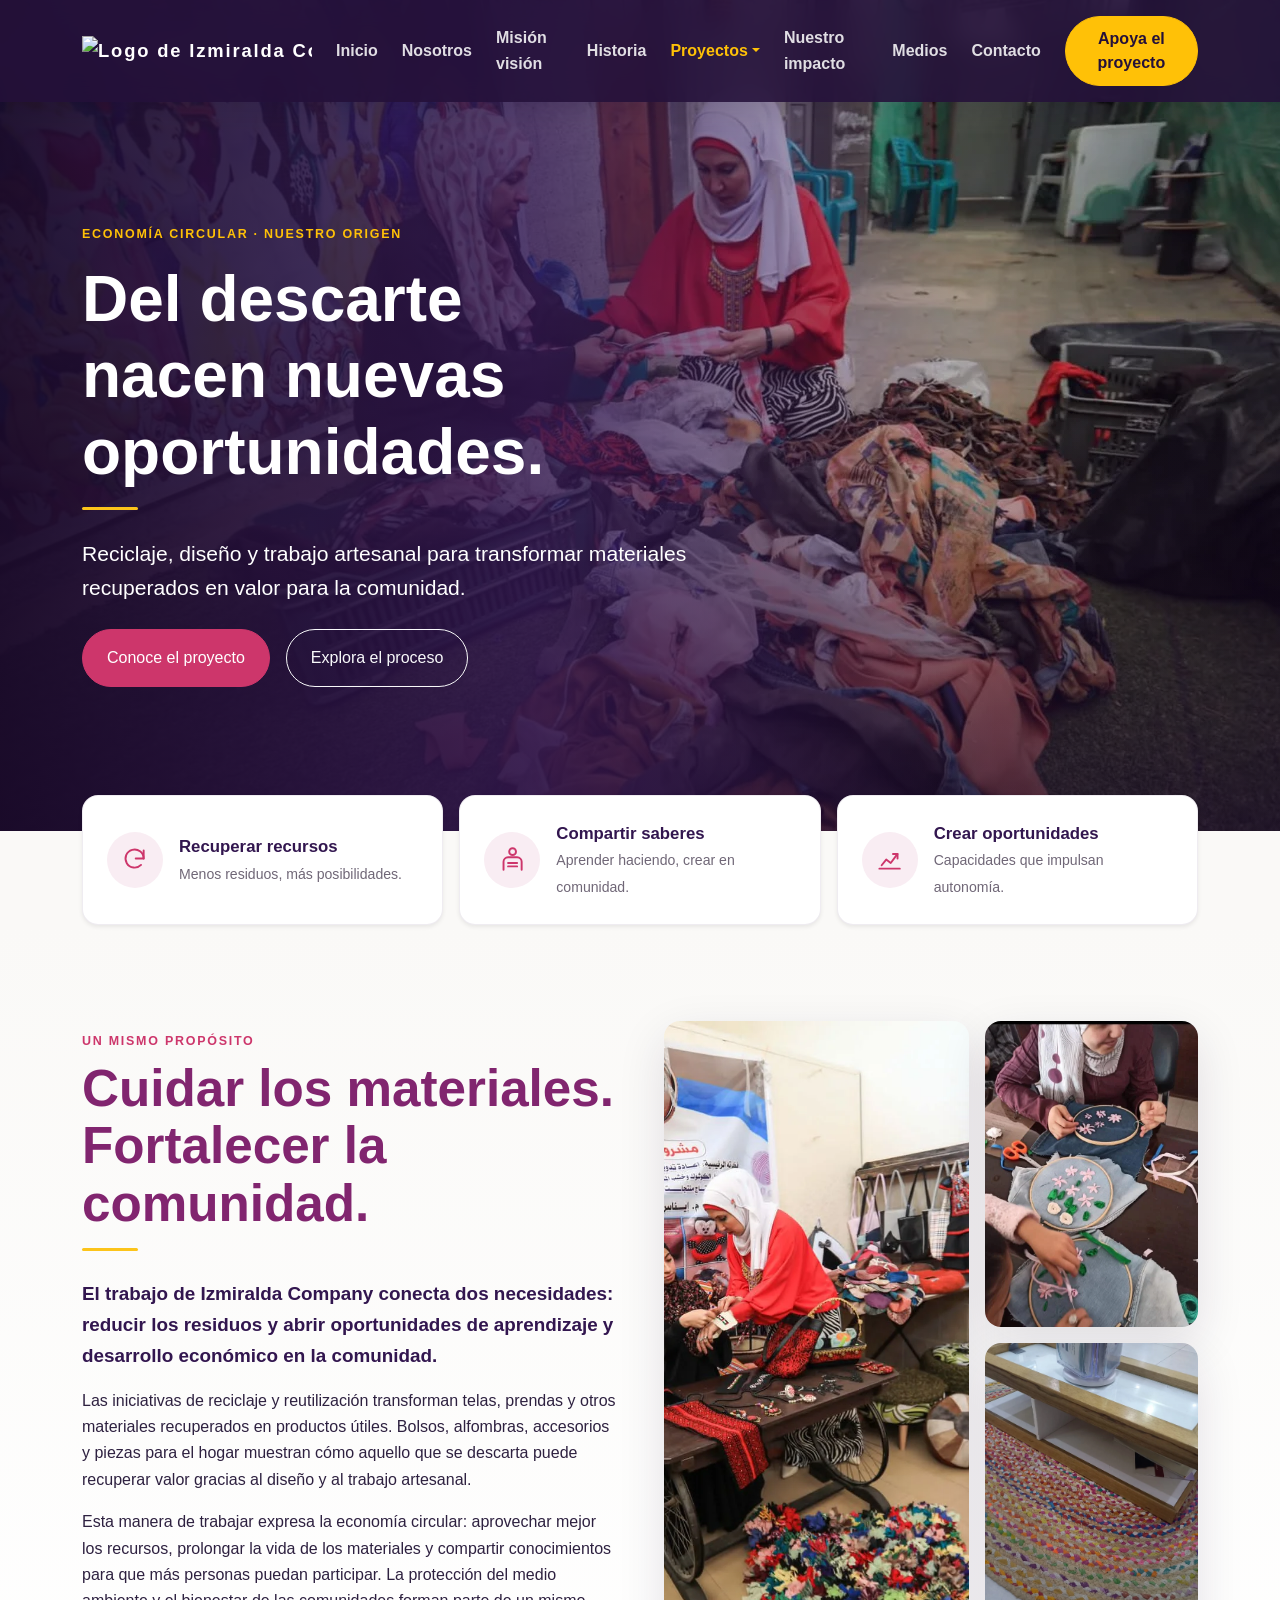
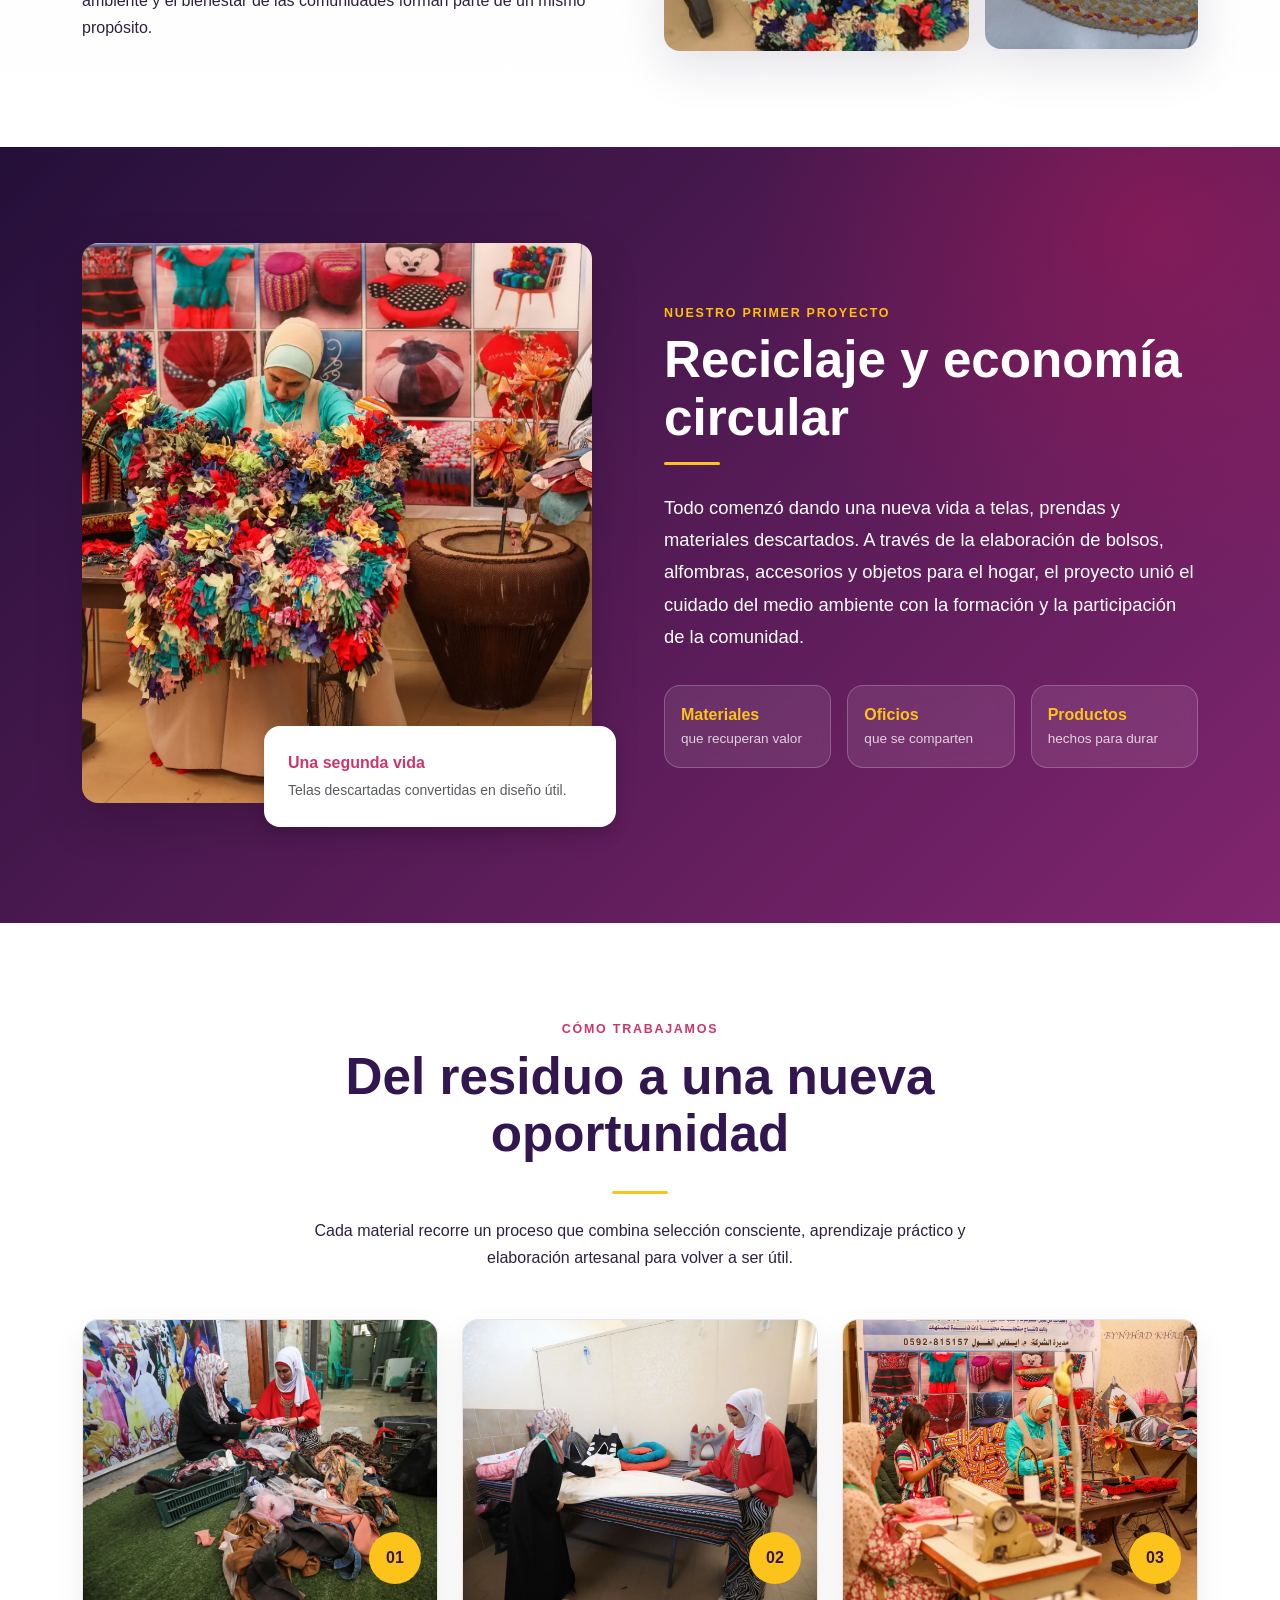
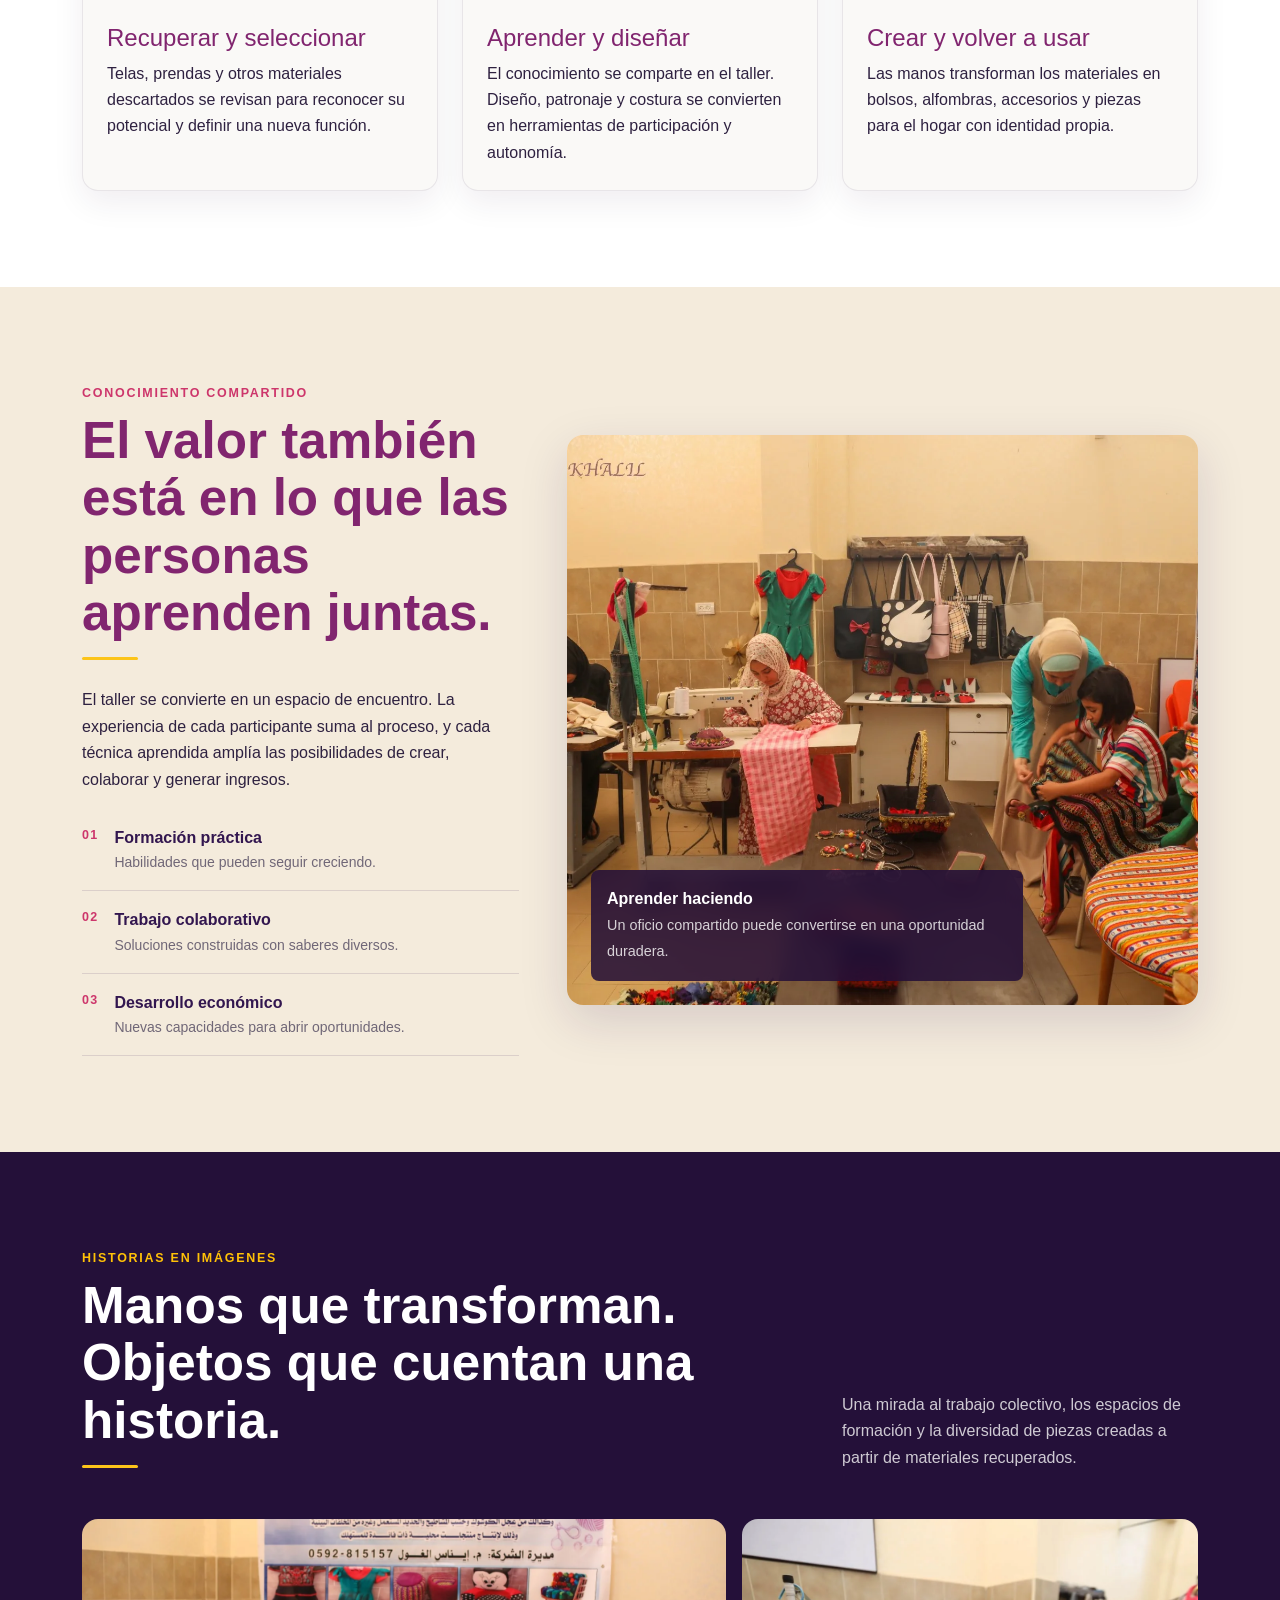
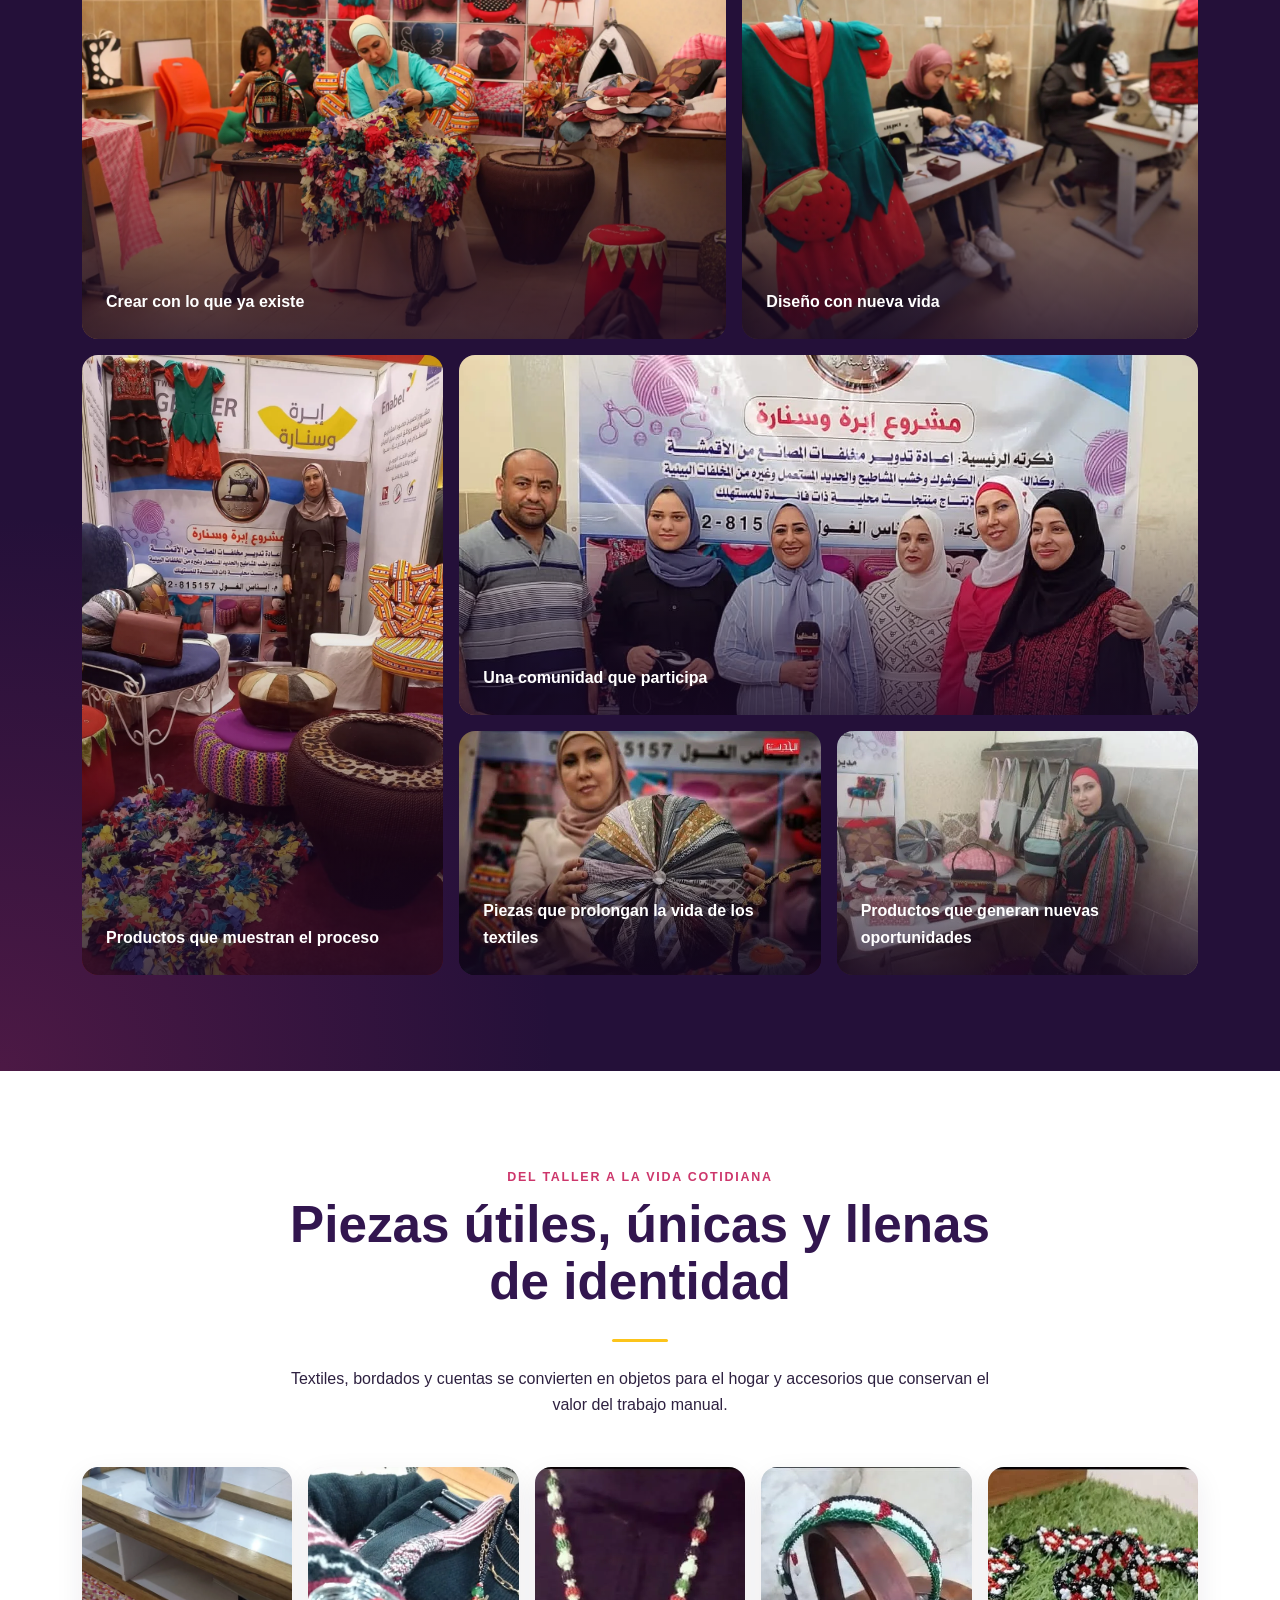
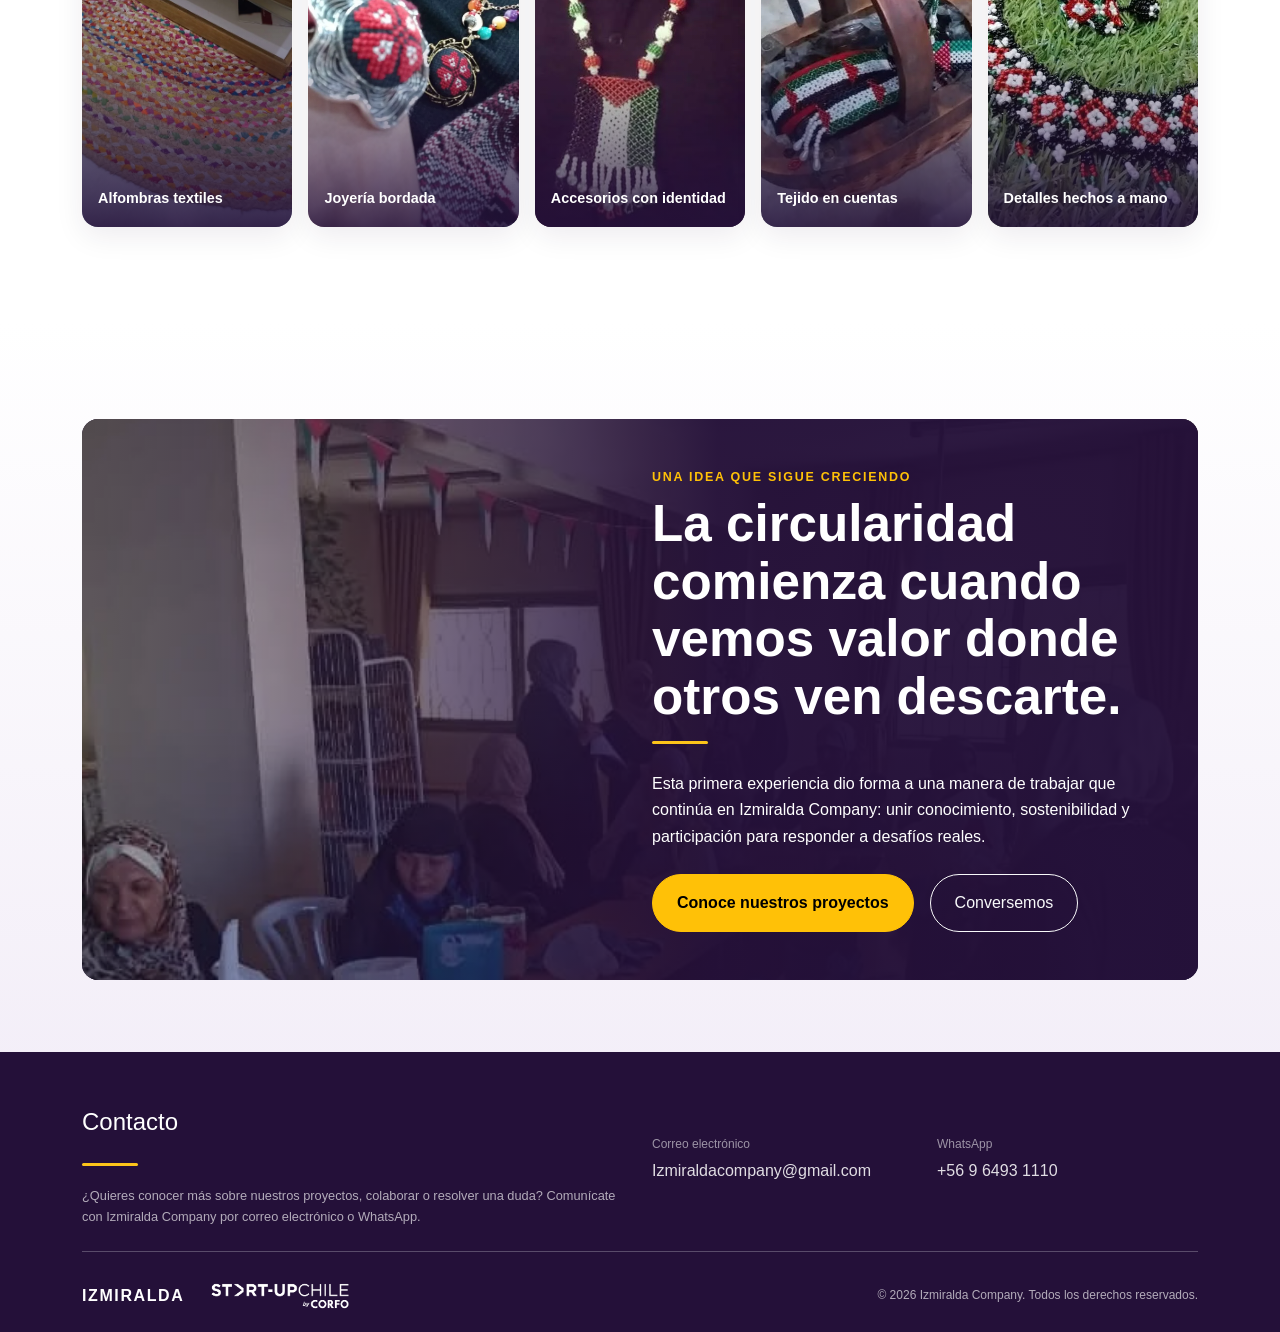
==== commit 5f5b5ee8: "Se actualizan varias paginas Se actualizan varias paginas y tambien se quitan paginas duplicadas" ====
--- a/ECONOMIA_CIRCULAR/index.html
+++ b/ECONOMIA_CIRCULAR/index.html
@@ -27,6 +27,14 @@
   <link rel="stylesheet" href="../assets/css/section-titles.css?v=1">
   <link rel="stylesheet" href="../assets/css/interaction.css?v=1">
   <link rel="stylesheet" href="assets/css/economia-circular.css?v=1">
+
+  <script type="text/javascript">
+    (function(c,l,a,r,i,t,y){
+        c[a]=c[a]||function(){(c[a].q=c[a].q||[]).push(arguments)};
+        t=l.createElement(r);t.async=1;t.src="https://www.clarity.ms/tag/"+i;
+        y=l.getElementsByTagName(r)[0];y.parentNode.insertBefore(t,y);
+    })(window, document, "clarity", "script", "yvcnhrhemc");
+  </script>
 </head>
 
 <body>
--- a/assets/css/menu.css
+++ b/assets/css/menu.css
@@ -37,3 +37,7 @@
     margin-inline:auto;
   }
 }
+.logo_izmiralda {
+  max-width: 230px;
+  height: auto; 
+}
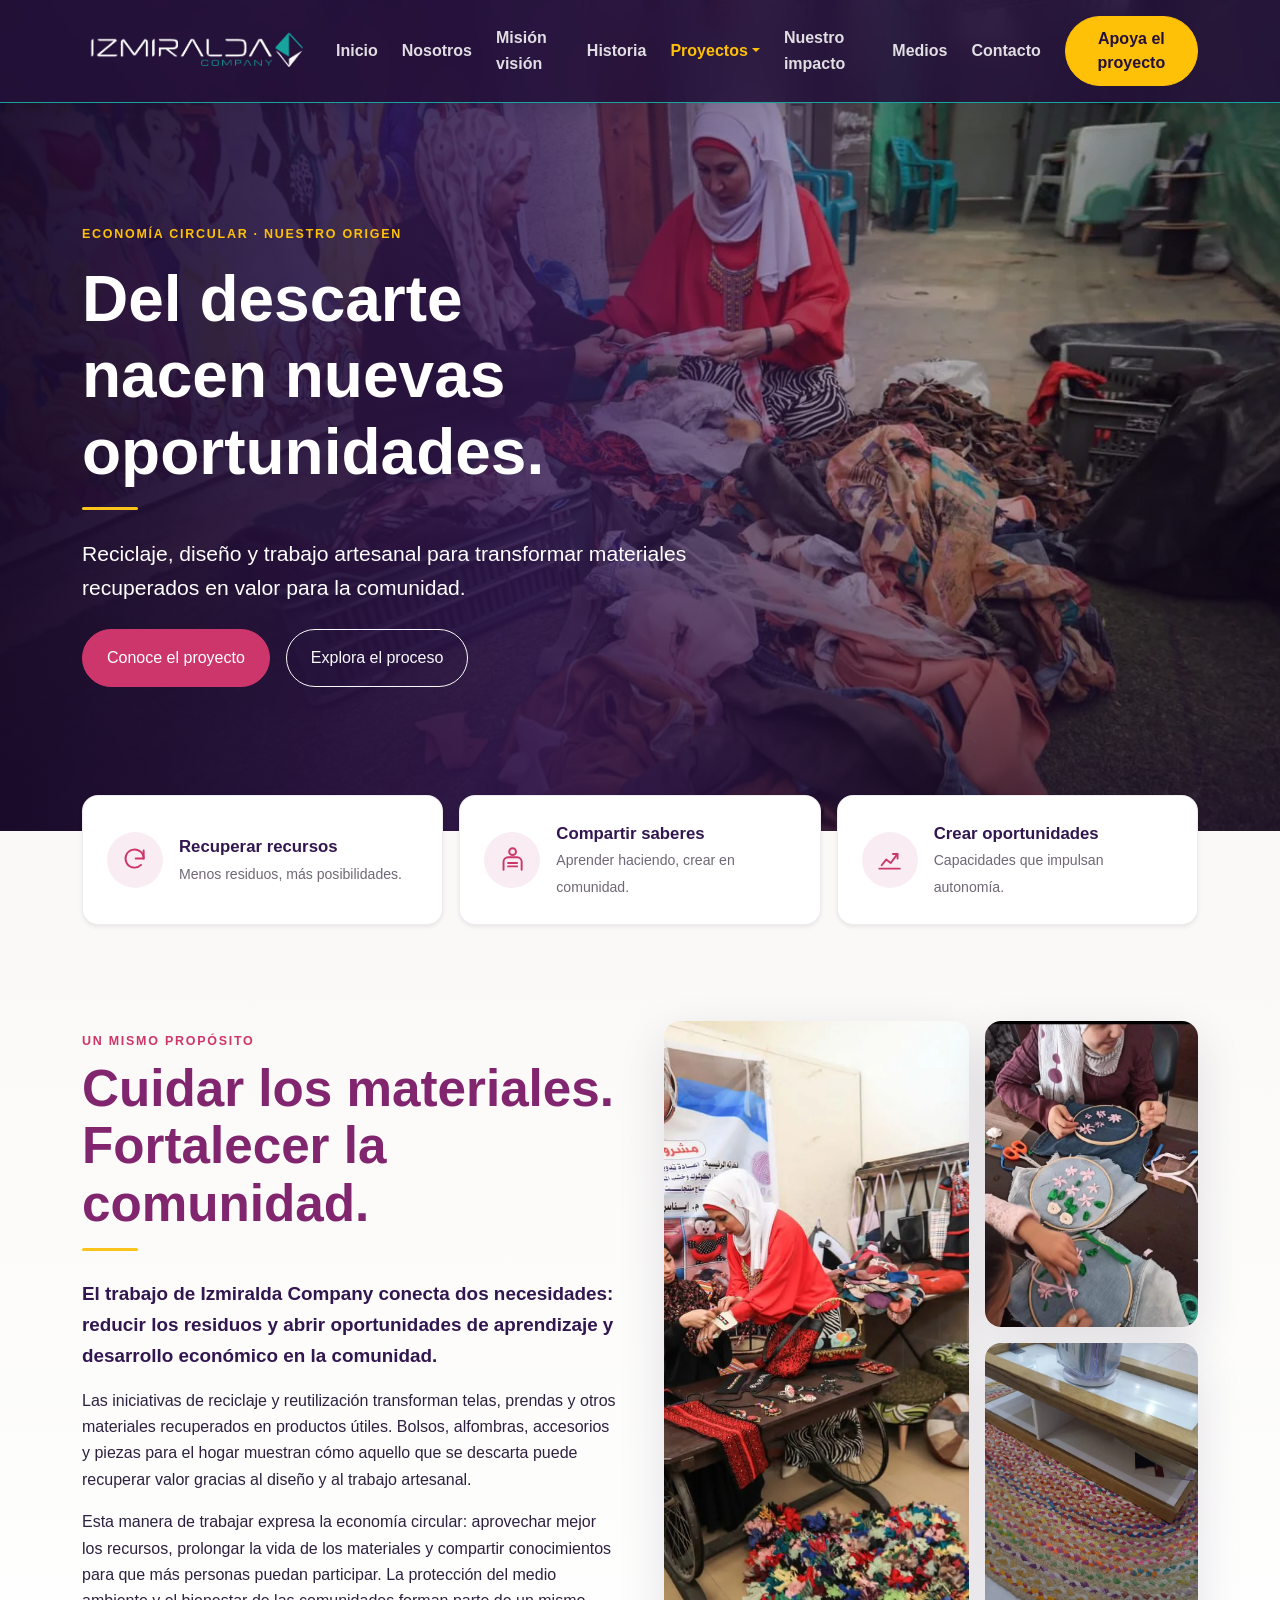
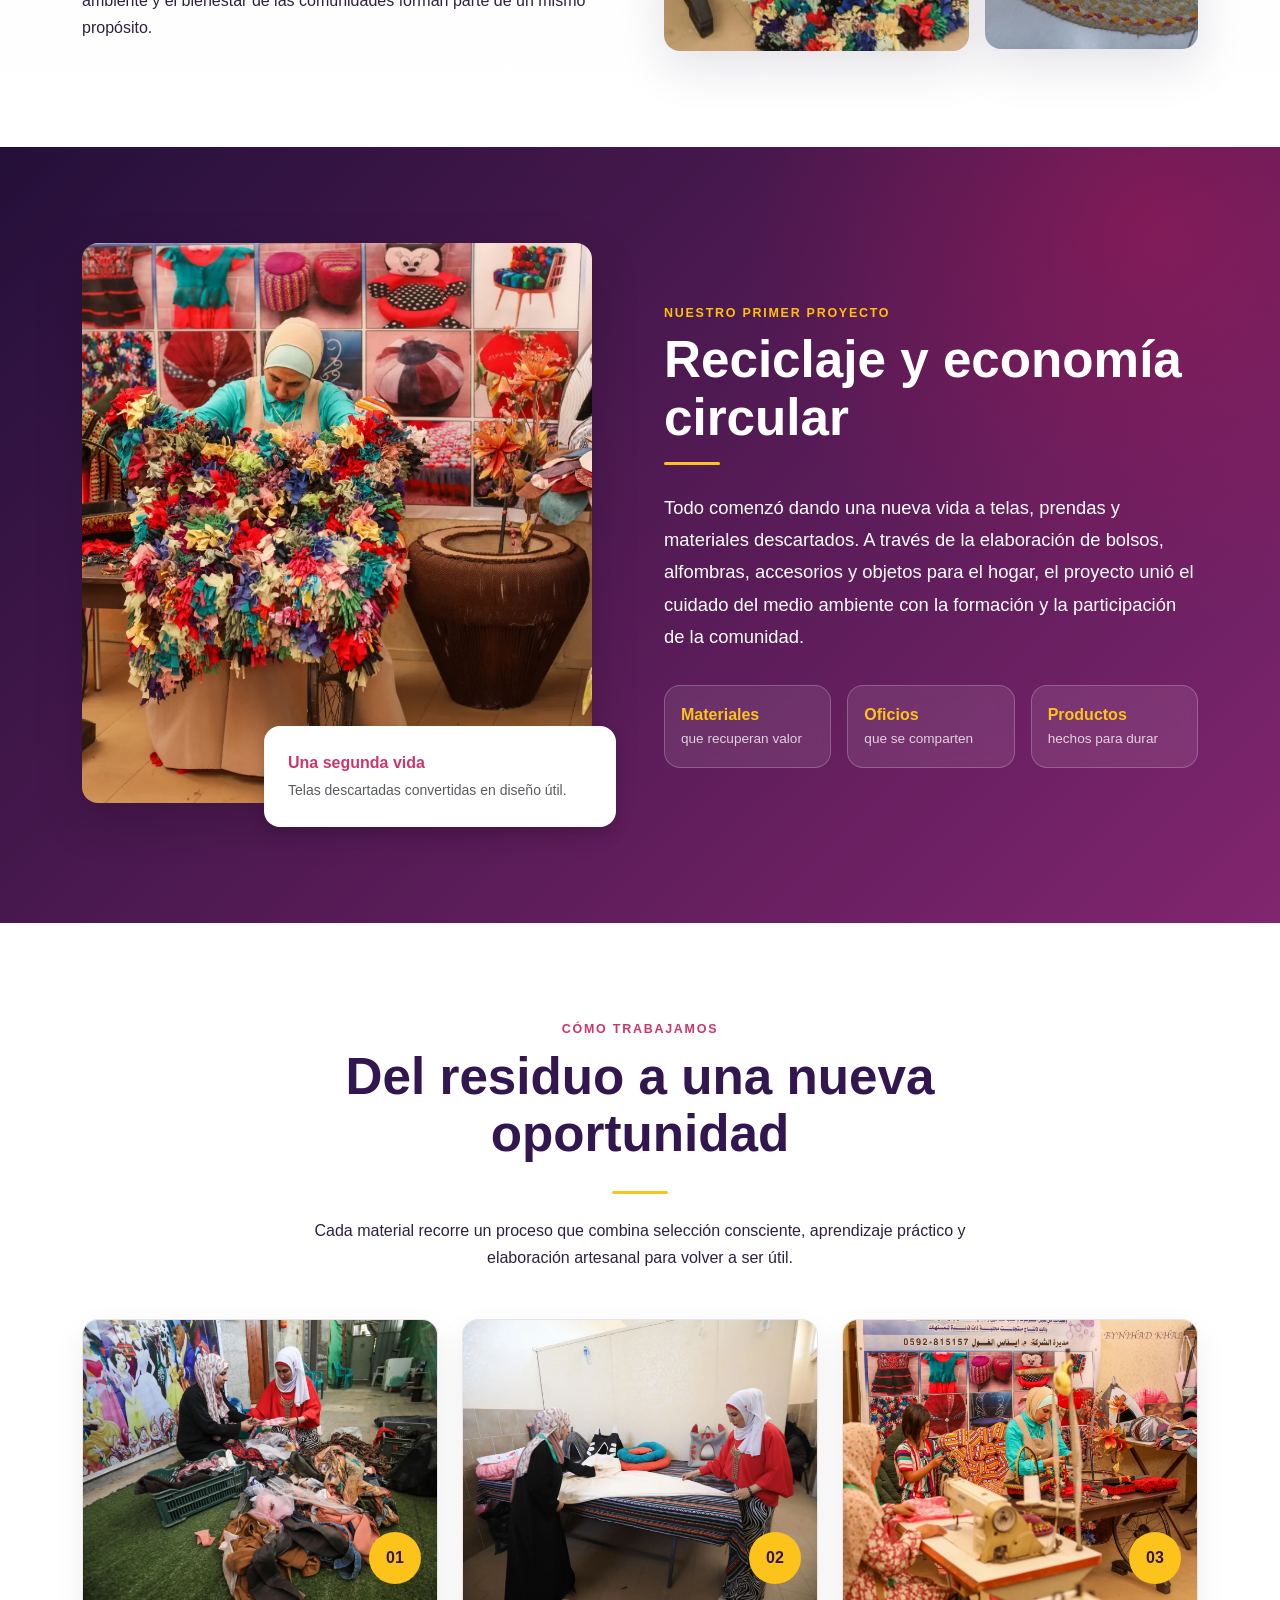
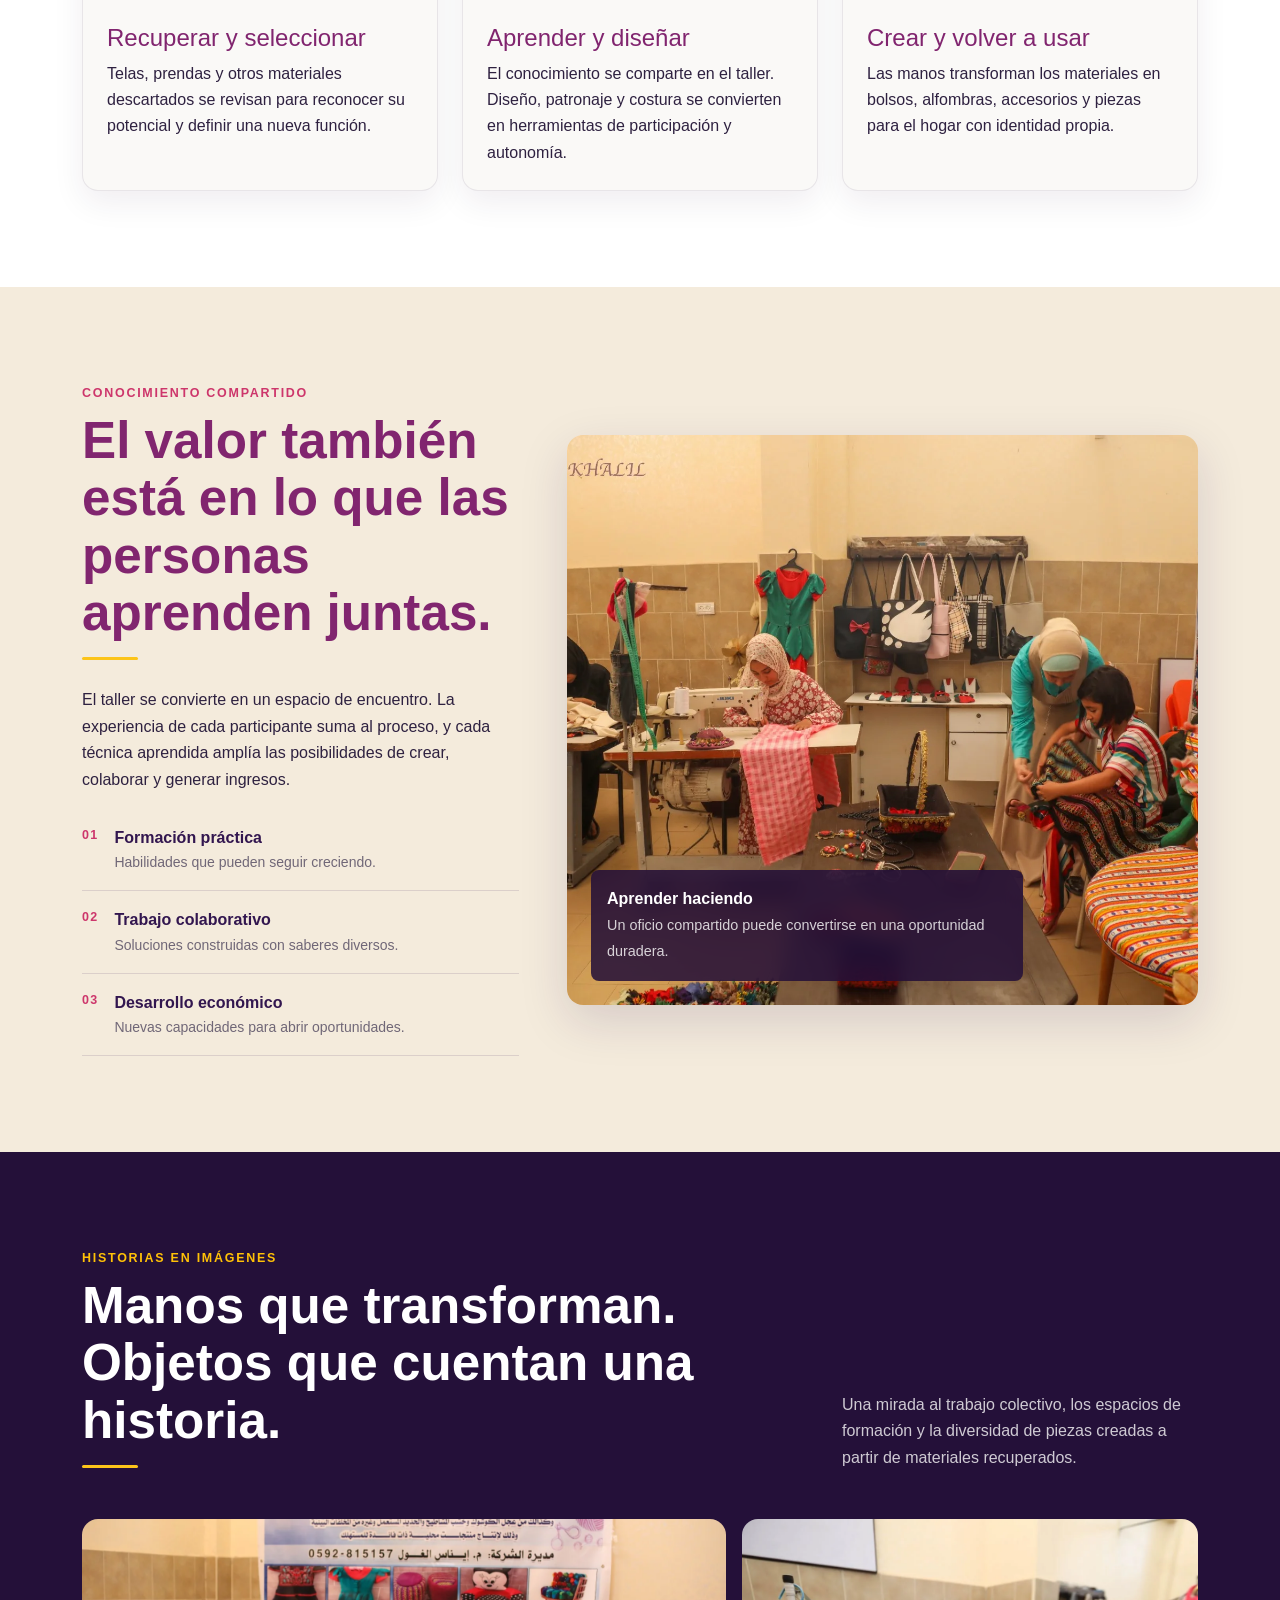
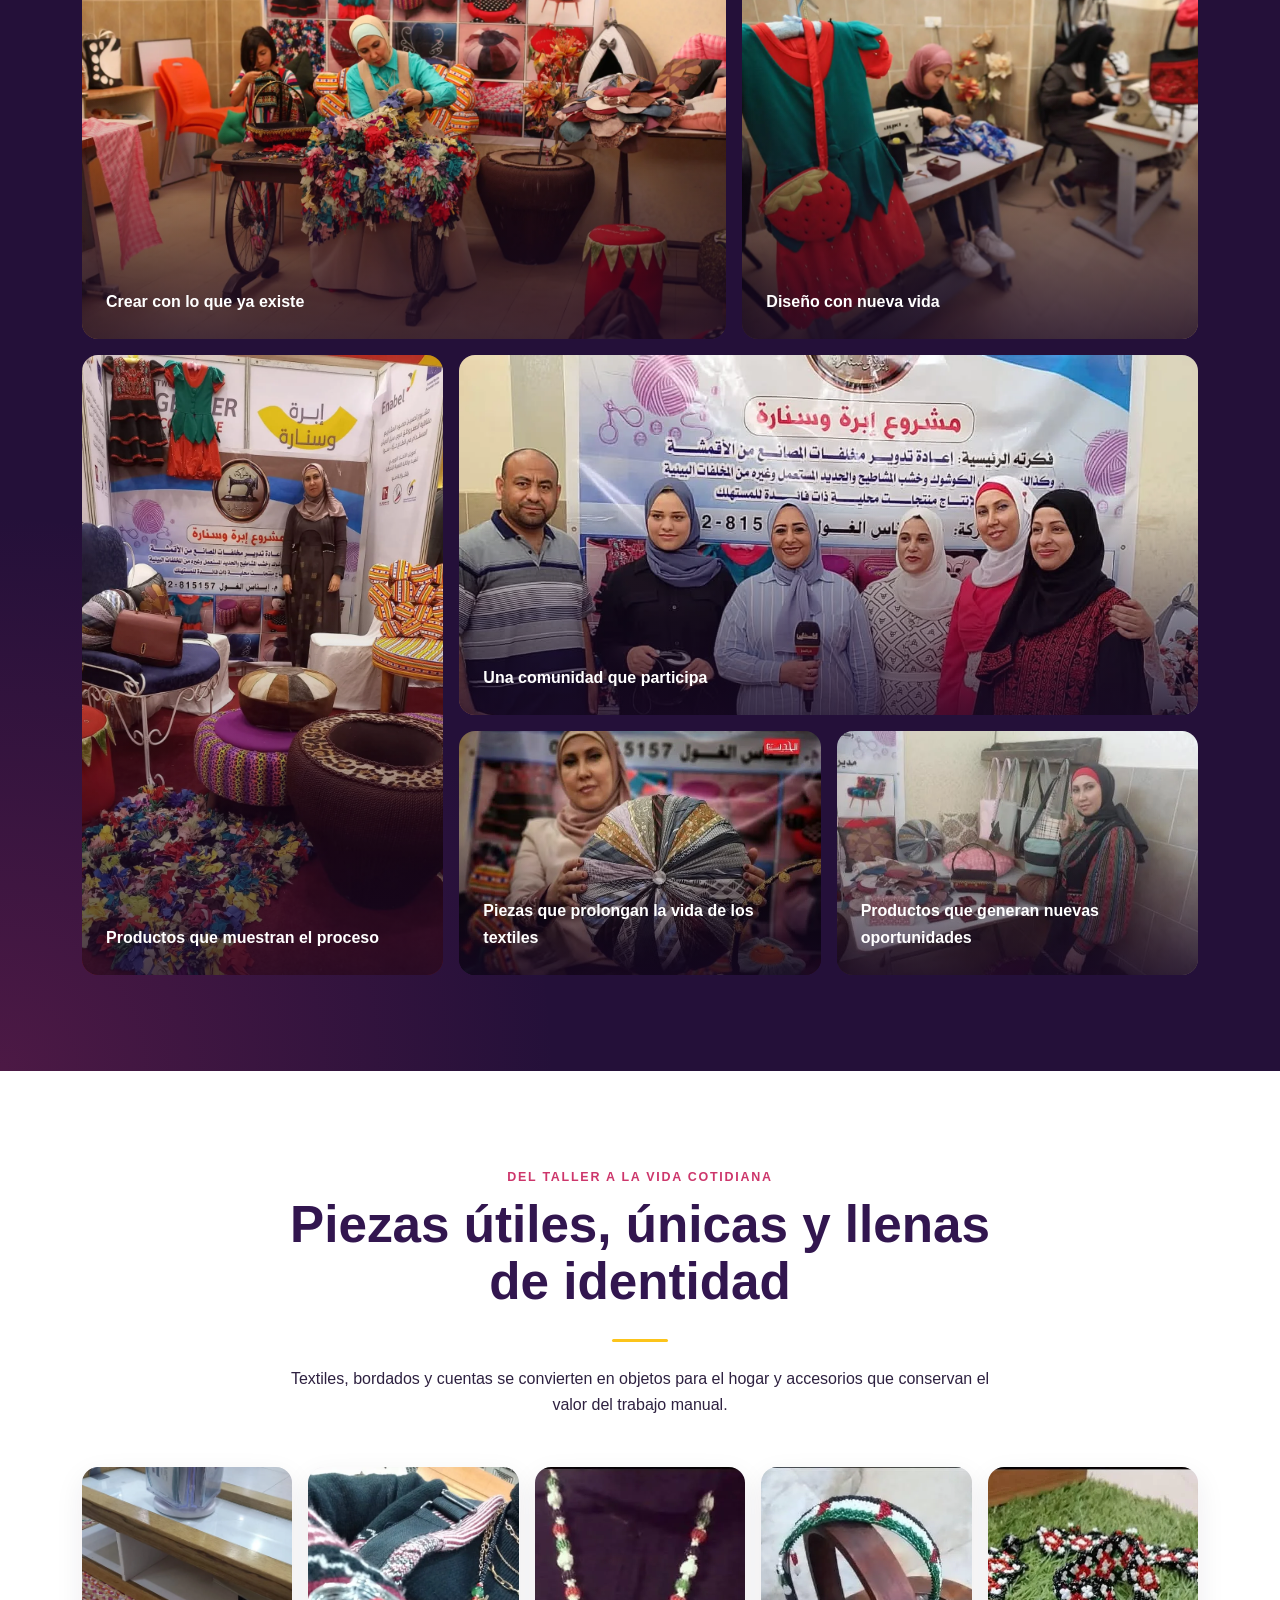
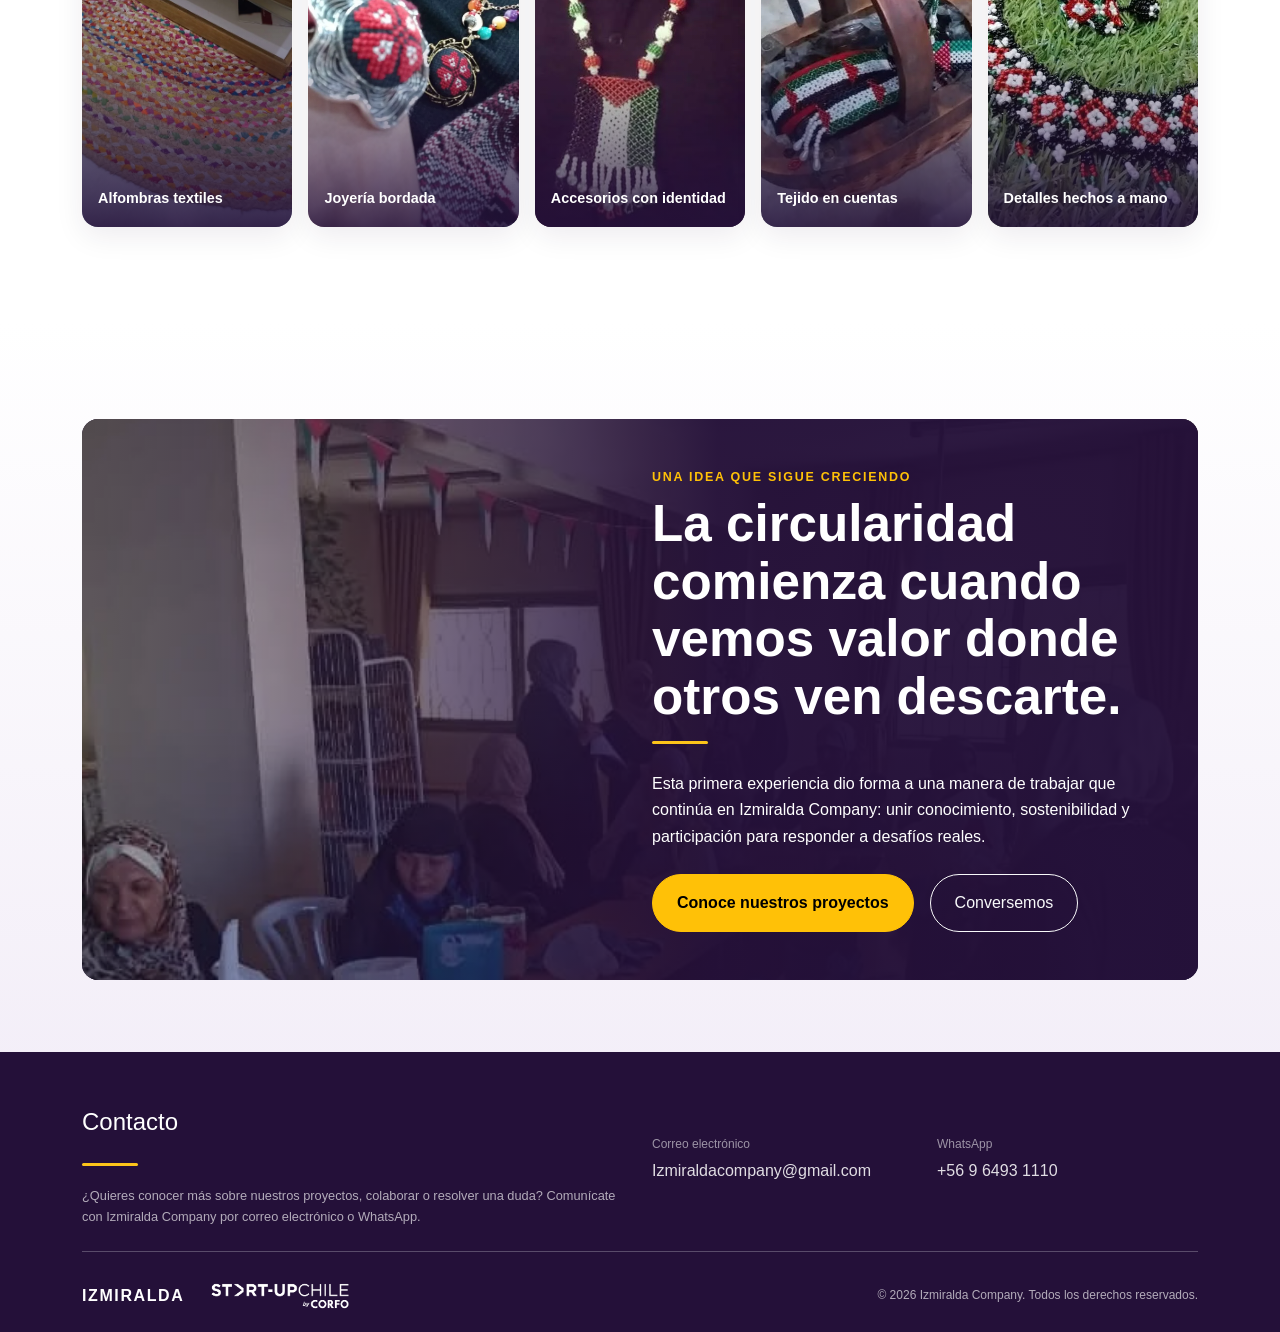
==== commit 77a6735b: "Se soluciona problema de gutter Se modifica gutter que generaba espacio lateral" ====
--- a/ECONOMIA_CIRCULAR/index.html
+++ b/ECONOMIA_CIRCULAR/index.html
@@ -89,7 +89,7 @@
 
     <section id="proposito" class="purpose-section py-5" aria-labelledby="purpose-title">
       <div class="container py-5">
-        <div class="row align-items-center g-5">
+        <div class="row align-items-center g-4 g-lg-5">
           <div class="col-12 col-lg-6">
             <p class="eyebrow text-raspberry mb-2">Un mismo propósito</p>
             <h2 id="purpose-title" class="section-heading text-plum mb-0">Cuidar los materiales.<br>Fortalecer la comunidad.</h2>
@@ -117,7 +117,7 @@
 
     <section id="primer-proyecto" class="first-project py-5 overflow-hidden" aria-labelledby="first-project-title">
       <div class="container py-5">
-        <div class="row align-items-center g-5">
+        <div class="row align-items-center g-4 g-lg-5">
           <div class="col-12 col-lg-6 order-2 order-lg-1">
             <div class="first-project__visual position-relative pe-lg-4 pb-4">
               <figure class="first-project__image mb-0 rounded-4 overflow-hidden shadow-lg"><img class="w-100 h-100 object-fit-cover" src="assets/images/sillon-textil.webp" alt="Enas presenta una pieza de mobiliario elaborada con numerosos retazos textiles" width="1600" height="950" loading="lazy"></figure>
@@ -156,7 +156,7 @@
     </section>
 
     <section class="community-section py-5" aria-labelledby="community-title">
-      <div class="container py-5"><div class="row align-items-center g-5">
+      <div class="container py-5"><div class="row align-items-center g-4 g-lg-5">
         <div class="col-12 col-lg-5">
           <p class="eyebrow text-raspberry mb-2">Conocimiento compartido</p>
           <h2 id="community-title" class="section-heading text-plum mb-0">El valor también está en lo que las personas aprenden juntas.</h2>
--- a/assets/css/menu.css
+++ b/assets/css/menu.css
@@ -1,21 +1,72 @@
 /* Estilos exclusivos del menú compartido; estructura y adaptación con Bootstrap. */
-[data-company-menu] .site-navbar { padding-block:1rem; background:rgba(36,16,57,.88); backdrop-filter:blur(14px); box-shadow:0 .5rem 2rem rgba(15,7,25,.12); }
-[data-company-menu] .navbar-brand { color:#fff; font-size:1.15rem; letter-spacing:.1em; }
-[data-company-menu] .nav-link { font-size:1rem; text-transform:none; color:rgba(255,255,255,.86); font-weight:600; }
-[data-company-menu] .nav-link:hover, [data-company-menu] .nav-link.active { color:#ffc107; text-decoration:none; }
-[data-company-menu] .btn-warning { color:#241039; background:#ffc107; border-color:#ffc107; }
-[data-company-menu] .dropdown-menu { --bs-dropdown-bg:#241039; --bs-dropdown-link-color:rgba(255,255,255,.86); --bs-dropdown-link-hover-color:#ffc107; --bs-dropdown-link-hover-bg:rgba(255,255,255,.08); --bs-dropdown-link-active-color:#ffc107; --bs-dropdown-link-active-bg:rgba(255,255,255,.08); border-color:rgba(255,255,255,.15); }
-[data-company-menu] .dropdown-item { font-size:1rem; padding:.65rem 1rem; text-decoration:none; }
-[data-company-menu] .dropdown-menu.show { animation:company-menu-open .22s ease-out both; }
-[data-company-menu] .dropdown-toggle::after { transition:transform .22s ease-out; }
-[data-company-menu] .dropdown-toggle[aria-expanded="true"]::after { transform:rotate(180deg); }
+[data-company-menu] .site-navbar {
+  padding-block: 1rem;
+  background: rgba(36, 16, 57, 0.88);
+  backdrop-filter: blur(14px);
+  box-shadow: 0 0.5rem 2rem rgba(15, 7, 25, 0.12);
+  border-bottom: 1px solid #17A49F;
+}
+[data-company-menu] .navbar-brand {
+  color: #fff;
+  font-size: 1.15rem;
+  letter-spacing: 0.1em;
+}
+[data-company-menu] .nav-link {
+  font-size: 1rem;
+  text-transform: none;
+  color: rgba(255, 255, 255, 0.86);
+  font-weight: 600;
+}
+[data-company-menu] .nav-link:hover,
+[data-company-menu] .nav-link.active {
+  color: #ffc107;
+  text-decoration: none;
+}
+[data-company-menu] .btn-warning {
+  color: #241039;
+  background: #ffc107;
+  border-color: #ffc107;
+}
+[data-company-menu] .dropdown-menu {
+  --bs-dropdown-bg: #241039;
+  --bs-dropdown-link-color: rgba(255, 255, 255, 0.86);
+  --bs-dropdown-link-hover-color: #ffc107;
+  --bs-dropdown-link-hover-bg: rgba(255, 255, 255, 0.08);
+  --bs-dropdown-link-active-color: #ffc107;
+  --bs-dropdown-link-active-bg: rgba(255, 255, 255, 0.08);
+  border-color: rgba(255, 255, 255, 0.15);
+}
+[data-company-menu] .dropdown-item {
+  font-size: 1rem;
+  padding: 0.65rem 1rem;
+  text-decoration: none;
+}
+[data-company-menu] .dropdown-menu.show {
+  animation: company-menu-open 0.22s ease-out both;
+}
+[data-company-menu] .dropdown-toggle::after {
+  transition: transform 0.22s ease-out;
+}
+[data-company-menu] .dropdown-toggle[aria-expanded="true"]::after {
+  transform: rotate(180deg);
+}
 @keyframes company-menu-open {
-  from { opacity:0; translate:0 -8px; }
-  to { opacity:1; translate:0 0; }
+  from {
+    opacity: 0;
+    translate: 0 -8px;
+  }
+  to {
+    opacity: 1;
+    translate: 0 0;
+  }
 }
-@media (prefers-reduced-motion:reduce) {
-  [data-company-menu] .dropdown-menu.show { animation:none; }
-  [data-company-menu] .dropdown-toggle::after { transition:none; }
+@media (prefers-reduced-motion: reduce) {
+  [data-company-menu] .dropdown-menu.show {
+    animation: none;
+  }
+  [data-company-menu] .dropdown-toggle::after {
+    transition: none;
+  }
 }
 
 /* Evitar que la tipografía de cada landing altere las métricas del menú. */
@@ -24,20 +75,30 @@
   font-size: 1rem;
   line-height: 1.65;
 }
-[data-company-menu] .nav-link { line-height:1.65; letter-spacing:normal; }
-[data-company-menu] .navbar-brand { line-height:1.65; }
-[data-company-menu] .btn { font-family:inherit; font-size:1rem; line-height:1.5; letter-spacing:normal; }
+[data-company-menu] .nav-link {
+  line-height: 1.65;
+  letter-spacing: normal;
+}
+[data-company-menu] .navbar-brand {
+  line-height: 1.65;
+}
+[data-company-menu] .btn {
+  font-family: inherit;
+  font-size: 1rem;
+  line-height: 1.5;
+  letter-spacing: normal;
+}
 
-@media (max-width:991.98px) {
+@media (max-width: 991.98px) {
   [data-company-menu] .navbar-collapse {
-    box-sizing:border-box;
-    flex:0 0 auto;
-    width:100%;
-    max-width:100%;
-    margin-inline:auto;
+    box-sizing: border-box;
+    flex: 0 0 auto;
+    width: 100%;
+    max-width: 100%;
+    margin-inline: auto;
   }
 }
 .logo_izmiralda {
   max-width: 230px;
-  height: auto; 
-}+  height: auto;
+}
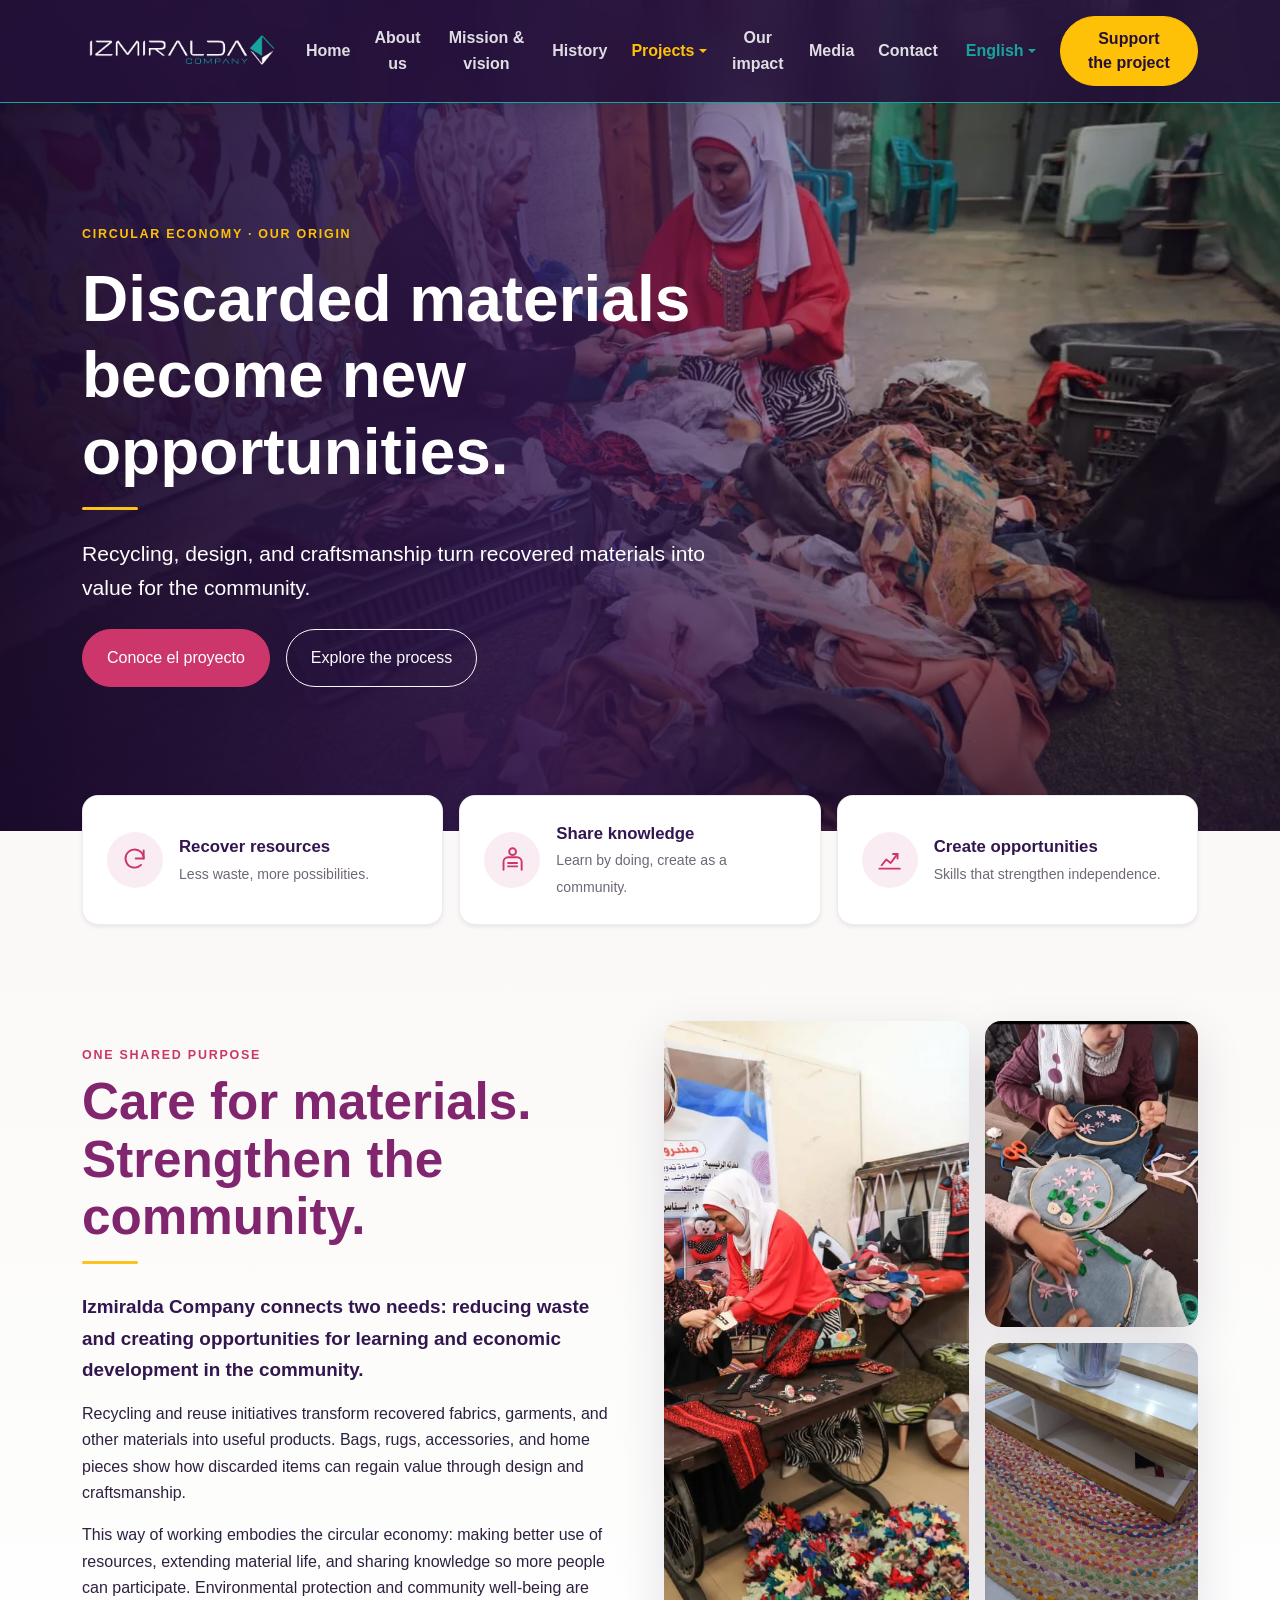
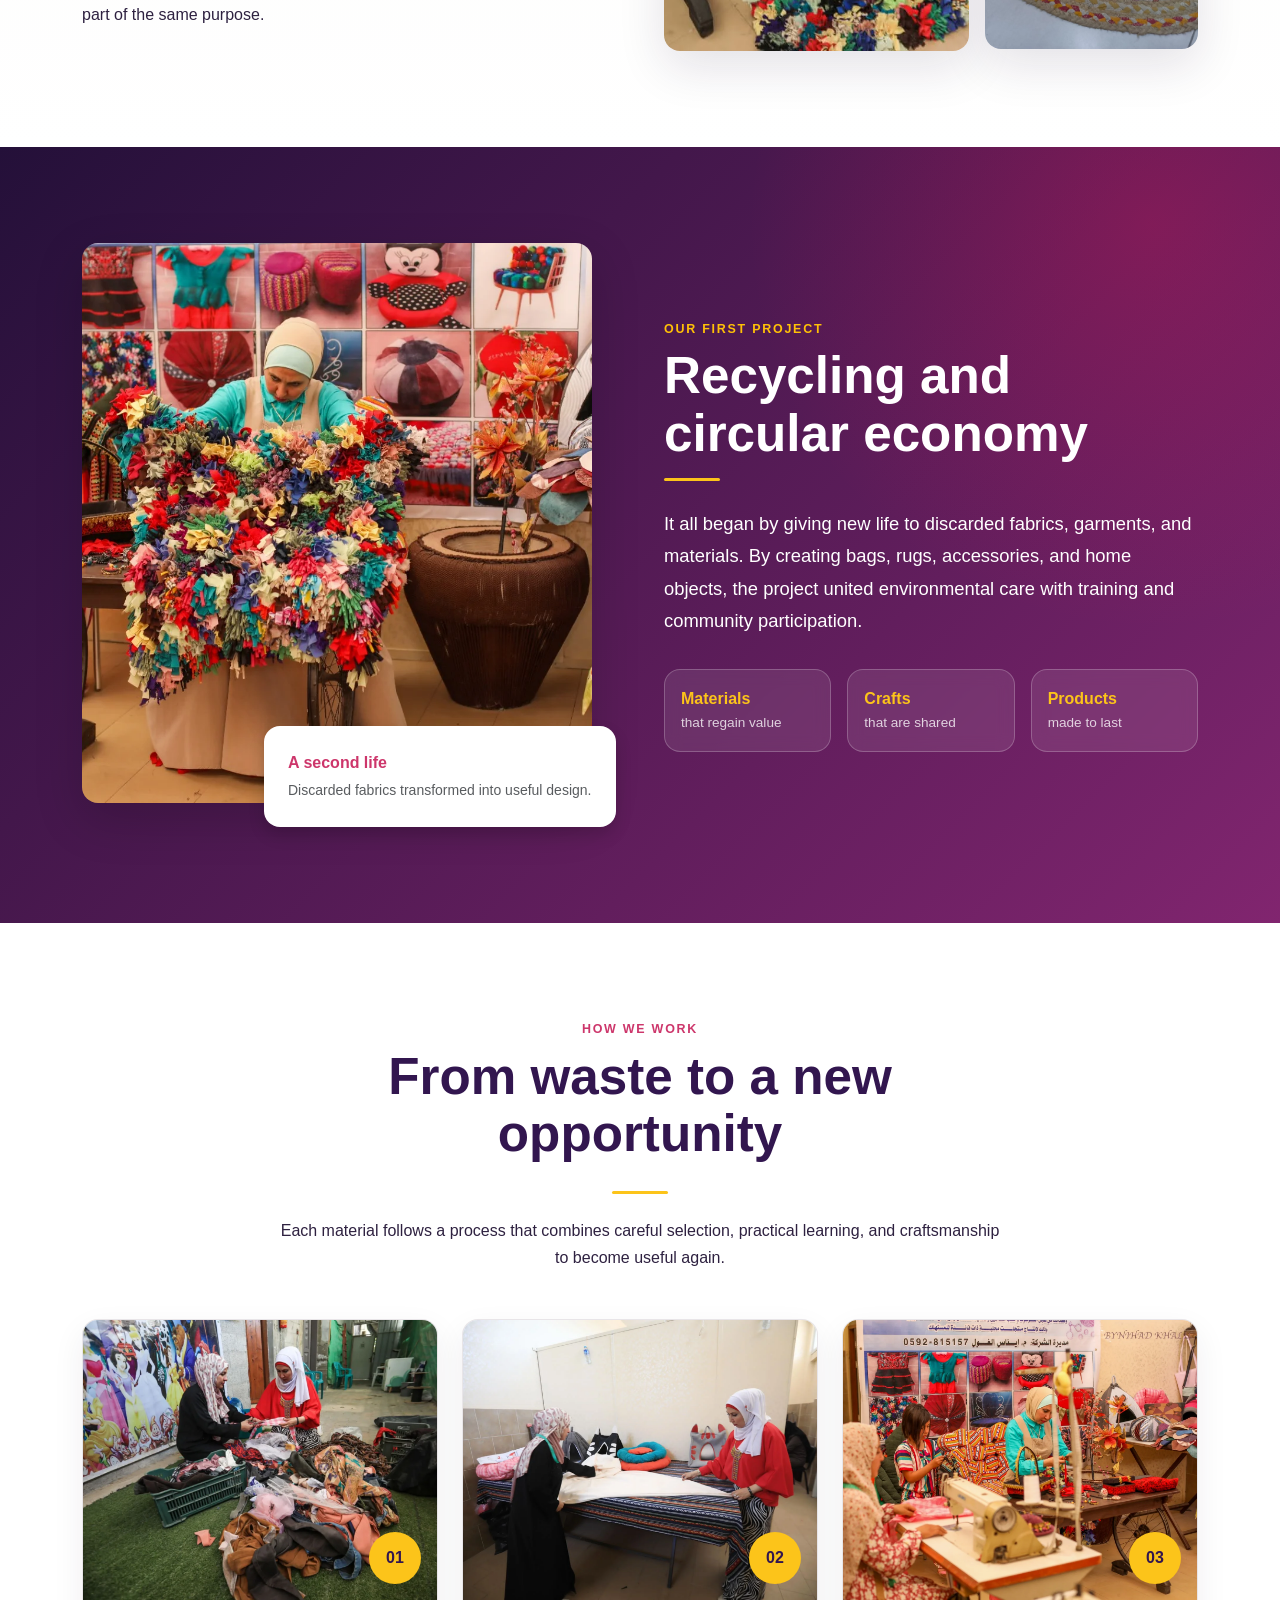
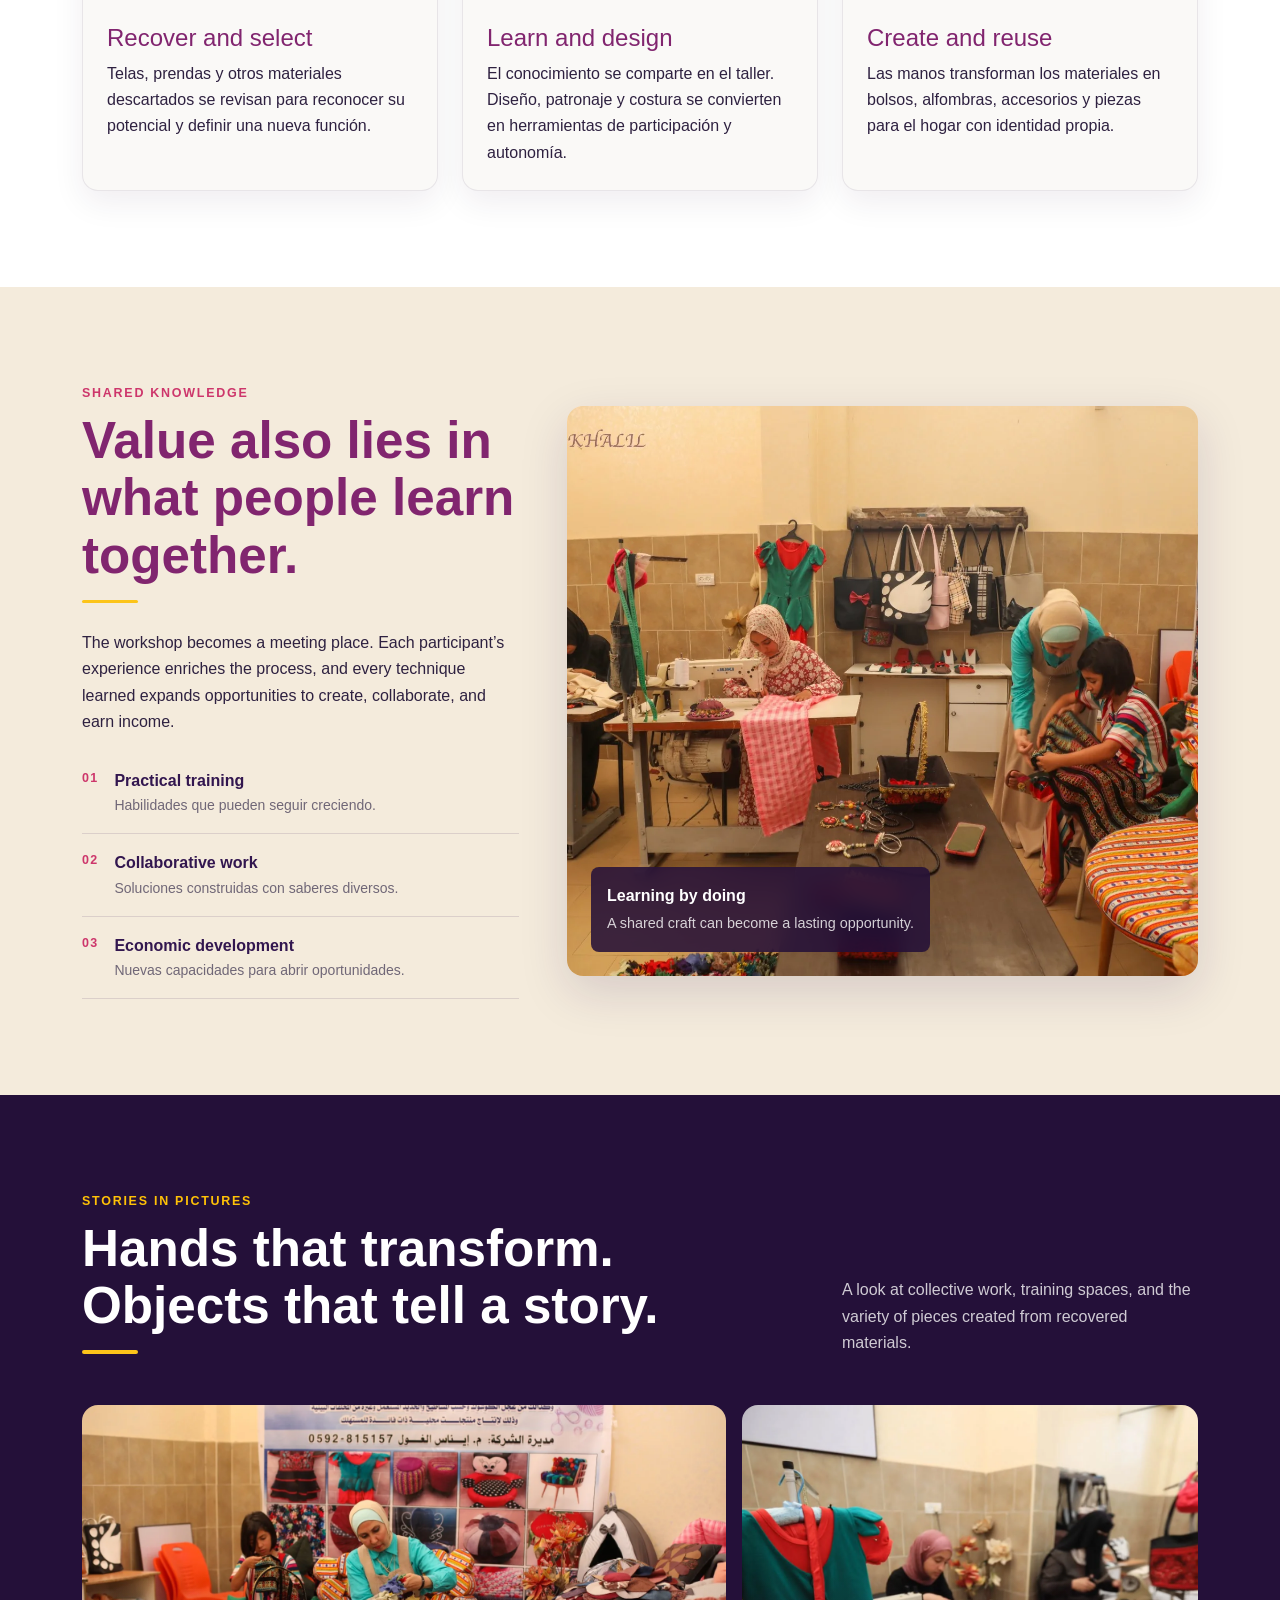
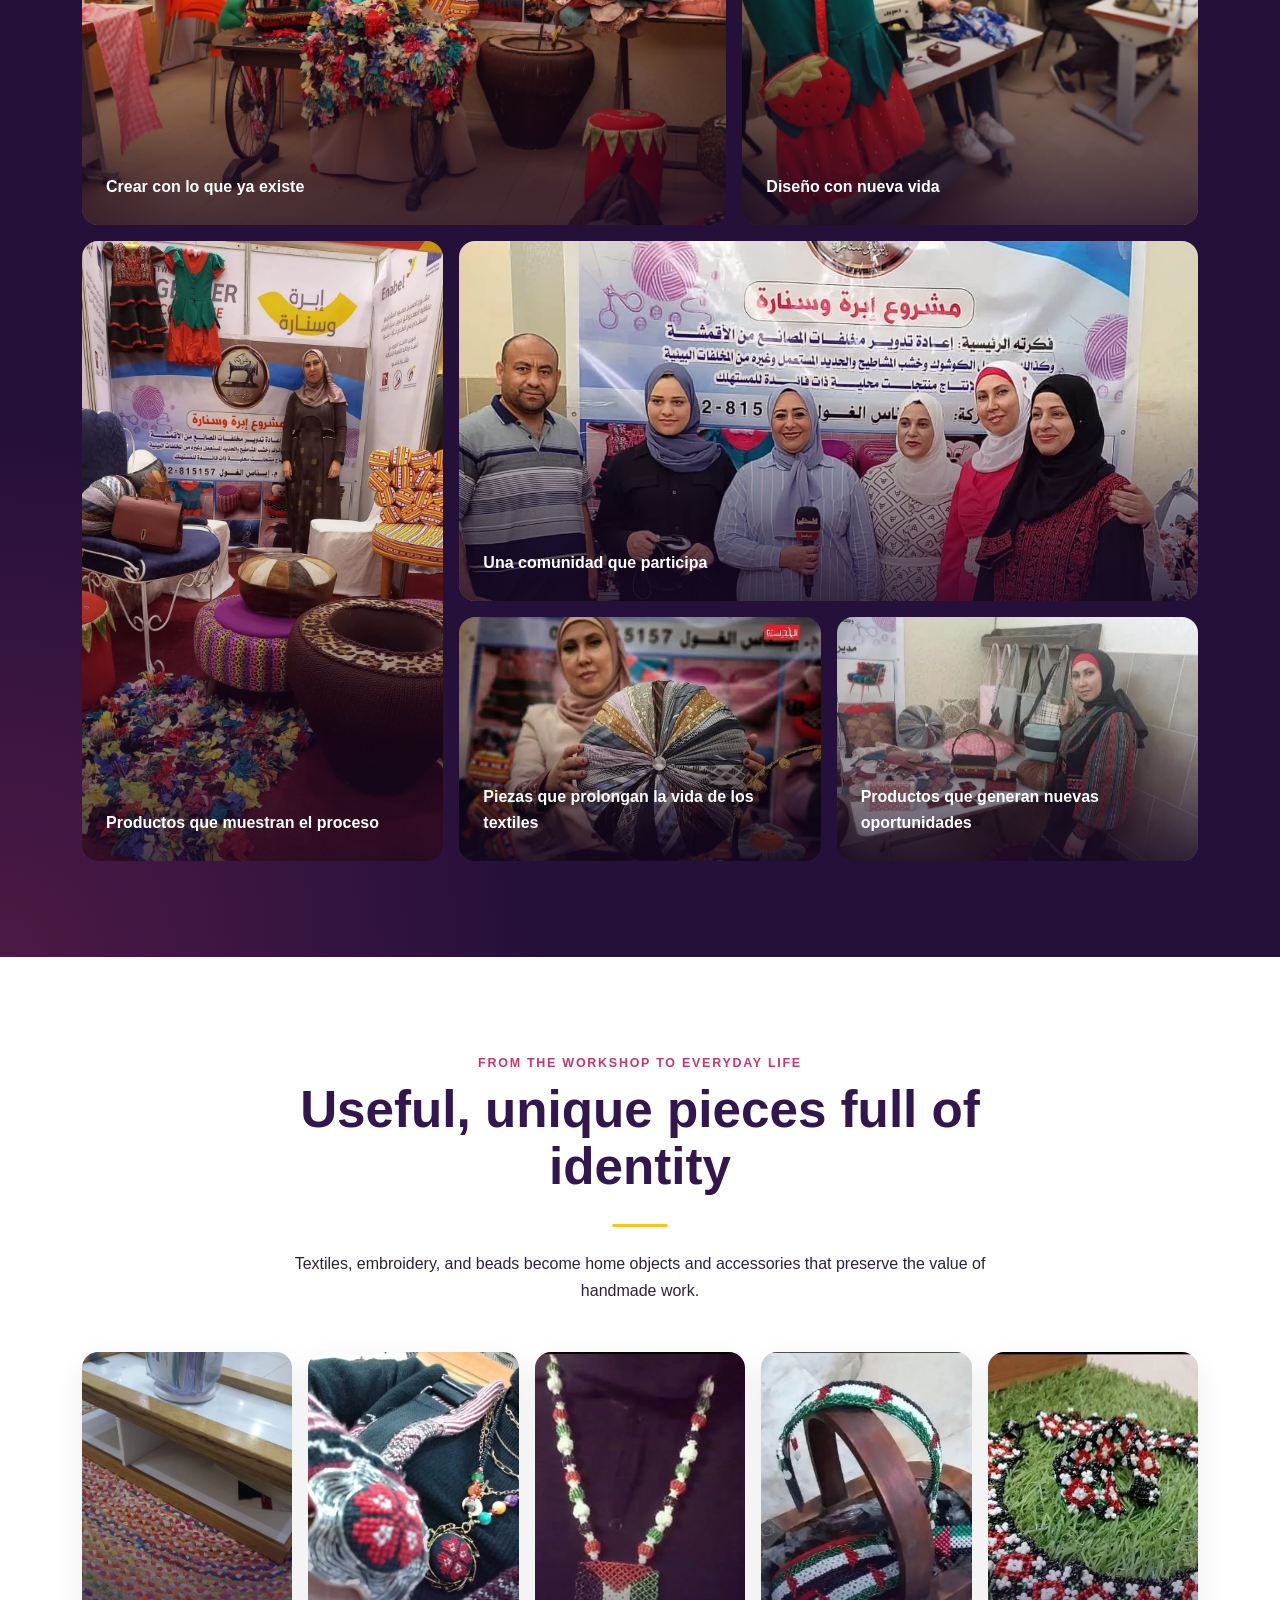
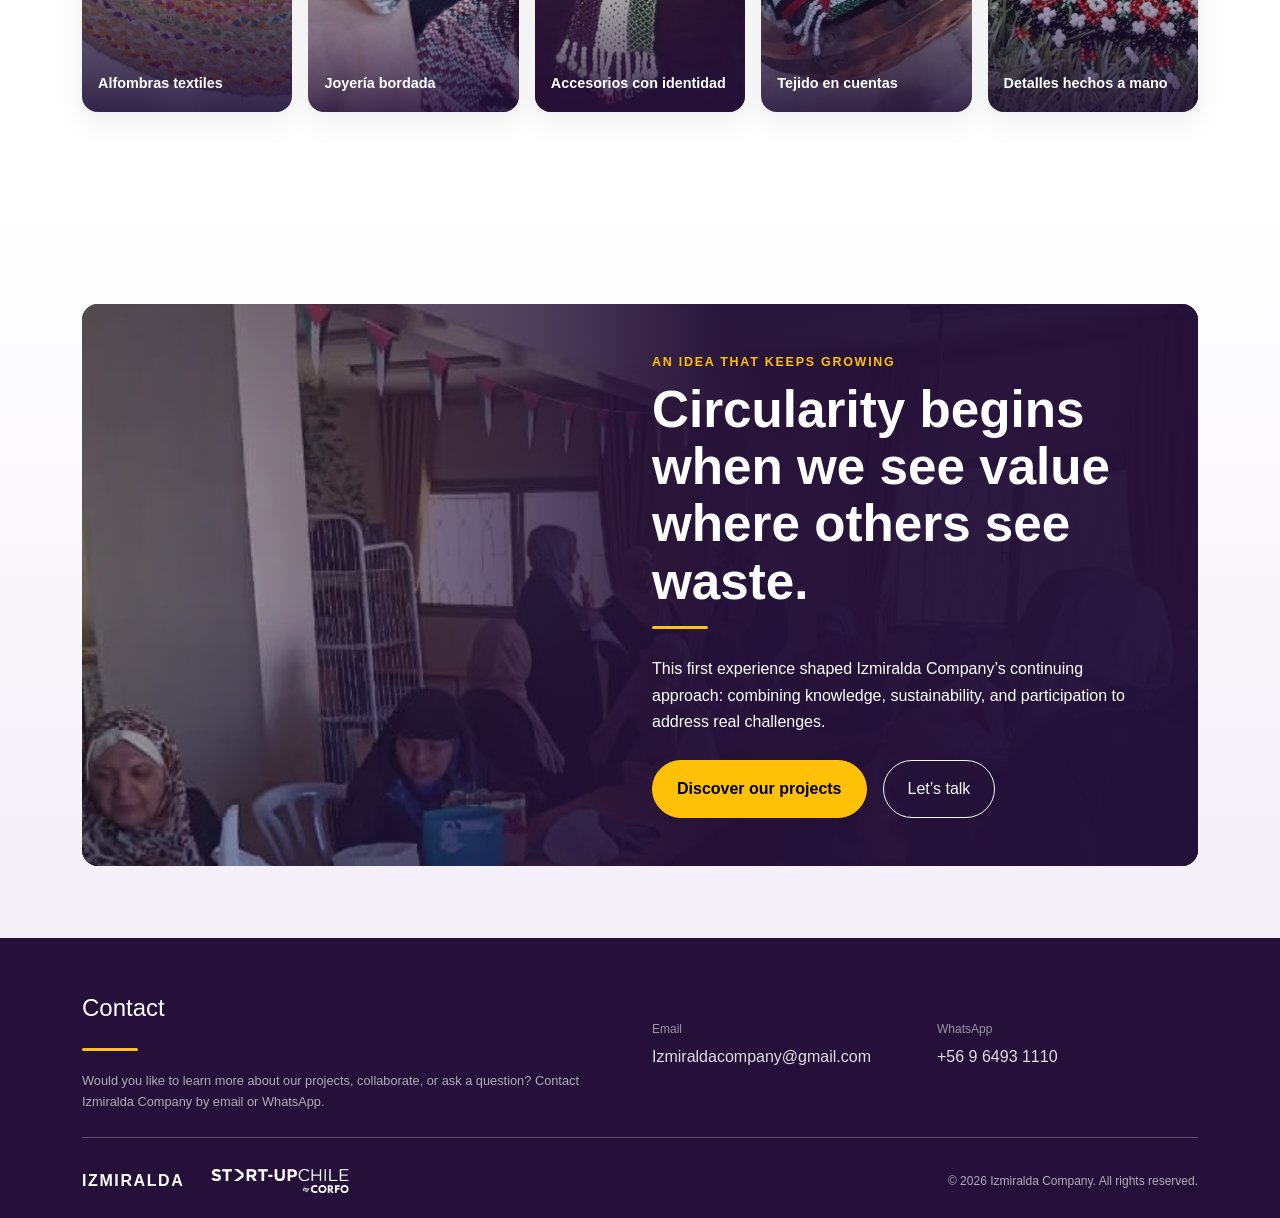
==== commit c9a9f22c: "se agrega idioma Se agrega idioma Se reduce el tamaño del logo 30px Se centran los textos dentro de " ====
--- a/ECONOMIA_CIRCULAR/index.html
+++ b/ECONOMIA_CIRCULAR/index.html
@@ -26,6 +26,7 @@
   <link rel="stylesheet" href="../assets/css/footer.css?v=bootstrap-20260911">
   <link rel="stylesheet" href="../assets/css/section-titles.css?v=1">
   <link rel="stylesheet" href="../assets/css/interaction.css?v=1">
+  <link rel="stylesheet" href="../assets/css/i18n.css?v=1">
   <link rel="stylesheet" href="assets/css/economia-circular.css?v=1">
 
   <script type="text/javascript">
@@ -223,6 +224,7 @@
 
   <footer class="site-footer text-white" data-company-footer></footer>
   <script src="../assets/js/footer.js?v=economia-circular-20260911"></script>
+  <script src="../assets/js/i18n.js?v=1"></script>
   <script src="https://cdn.jsdelivr.net/npm/bootstrap@5.3.8/dist/js/bootstrap.bundle.min.js" integrity="sha384-FKyoEForCGlyvwx9Hj09JcYn3nv7wiPVlz7YYwJrWVcXK/BmnVDxM+D2scQbITxI" crossorigin="anonymous"></script>
 </body>
 </html>
--- a/assets/css/menu.css
+++ b/assets/css/menu.css
@@ -89,6 +89,17 @@
   letter-spacing: normal;
 }
 
+@media (min-width: 992px) {
+  [data-company-menu] .navbar-nav > .nav-item > .nav-link,
+  [data-company-menu] .navbar-nav > .nav-item > .btn {
+    display: flex;
+    min-height: 3rem;
+    align-items: center;
+    justify-content: center;
+    text-align: center;
+  }
+}
+
 @media (max-width: 991.98px) {
   [data-company-menu] .navbar-collapse {
     box-sizing: border-box;
@@ -99,6 +110,6 @@
   }
 }
 .logo_izmiralda {
-  max-width: 230px;
+  max-width: 200px;
   height: auto;
 }
--- a/assets/css/i18n.css
+++ b/assets/css/i18n.css
@@ -0,0 +1,23 @@
+.language-selector > .nav-link,
+.language-selector > .nav-link:hover,
+.language-selector > .nav-link:focus,
+.language-selector > .nav-link.show,
+.language-selector > .nav-link[aria-expanded="true"] {
+  color: #17A49F;
+}
+
+.language-selector .dropdown-menu {
+  min-width: 9rem;
+  --bs-dropdown-link-hover-color: #17A49F;
+  --bs-dropdown-link-active-color: #17A49F;
+}
+.language-selector .dropdown-item { width: 100%; text-align: start; }
+
+html[dir="rtl"] body { text-align: right; }
+html[dir="rtl"] .title-rule { margin-inline: 0 auto; }
+html[dir="rtl"] .text-center .title-rule { margin-inline: auto; }
+html[dir="rtl"] .footer-contact-layout { text-align: right !important; }
+
+@media (max-width: 991.98px) {
+  .language-selector { width: 100%; }
+}
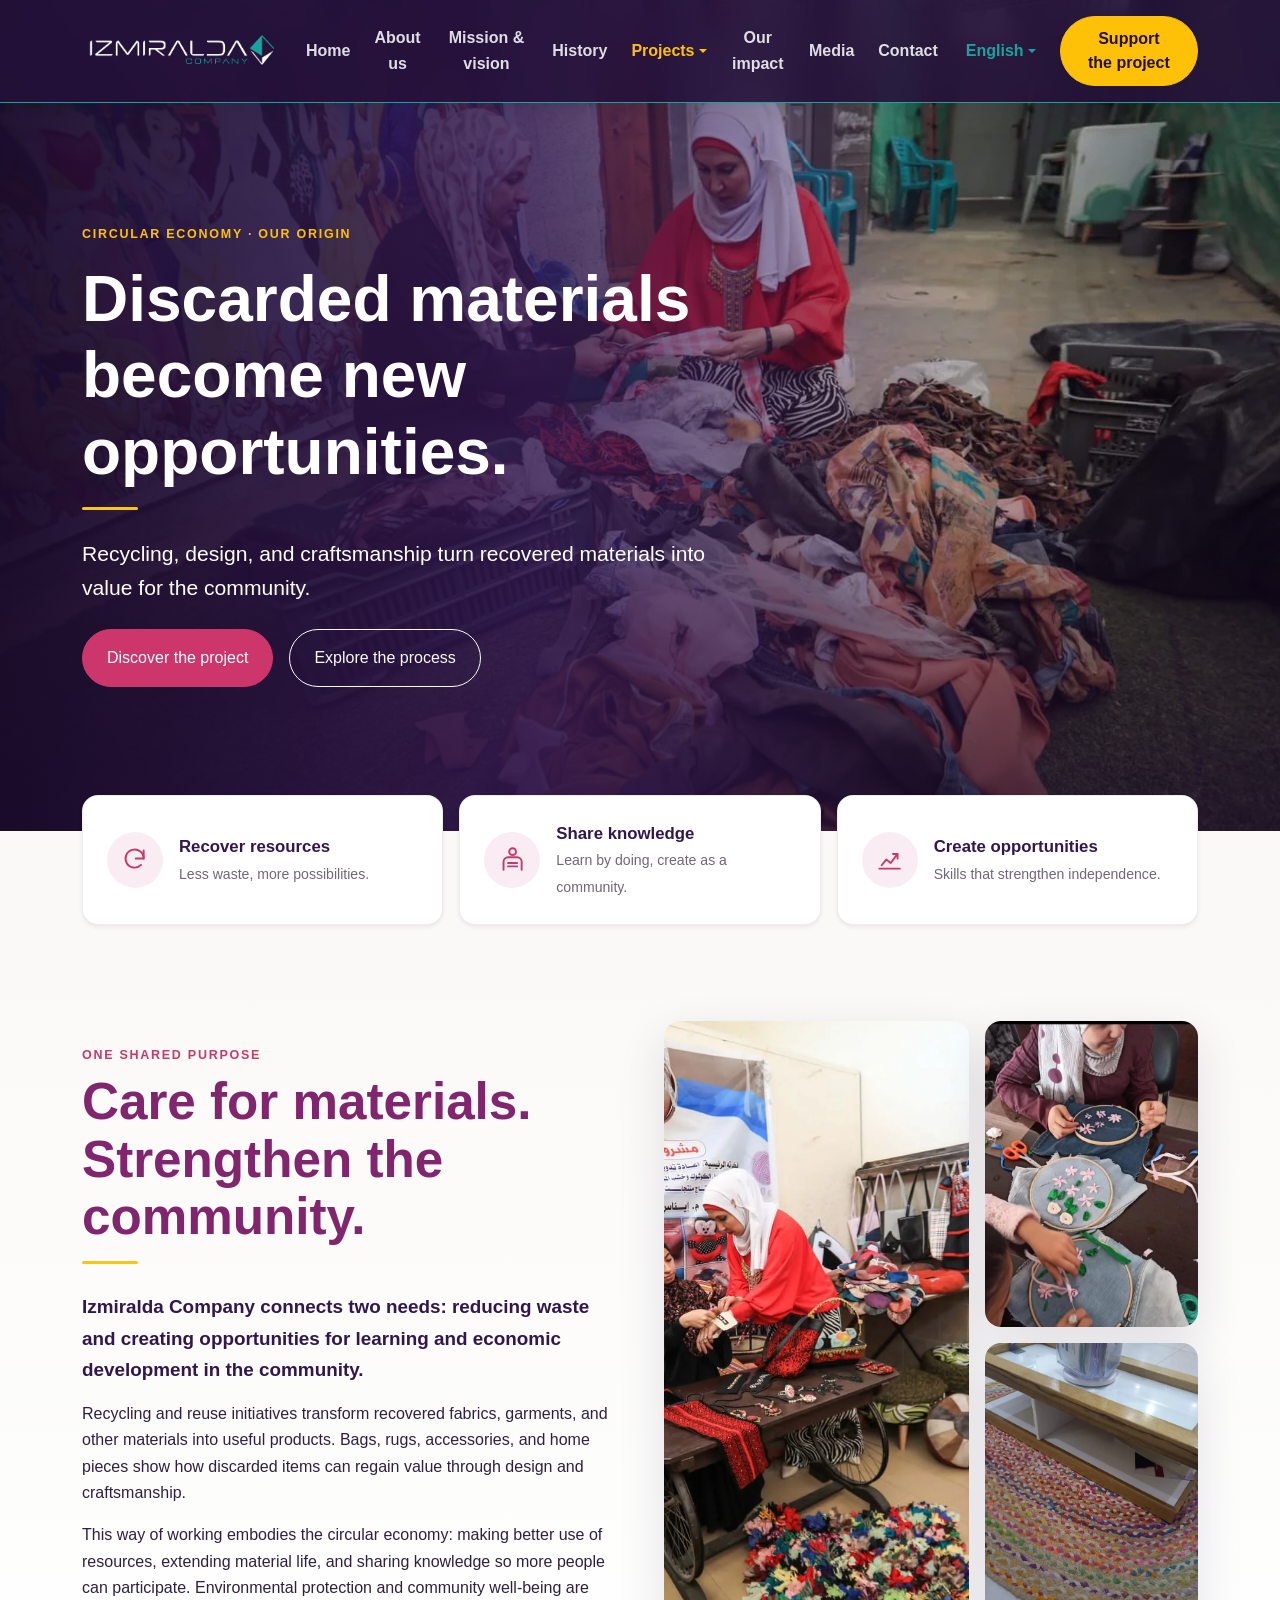
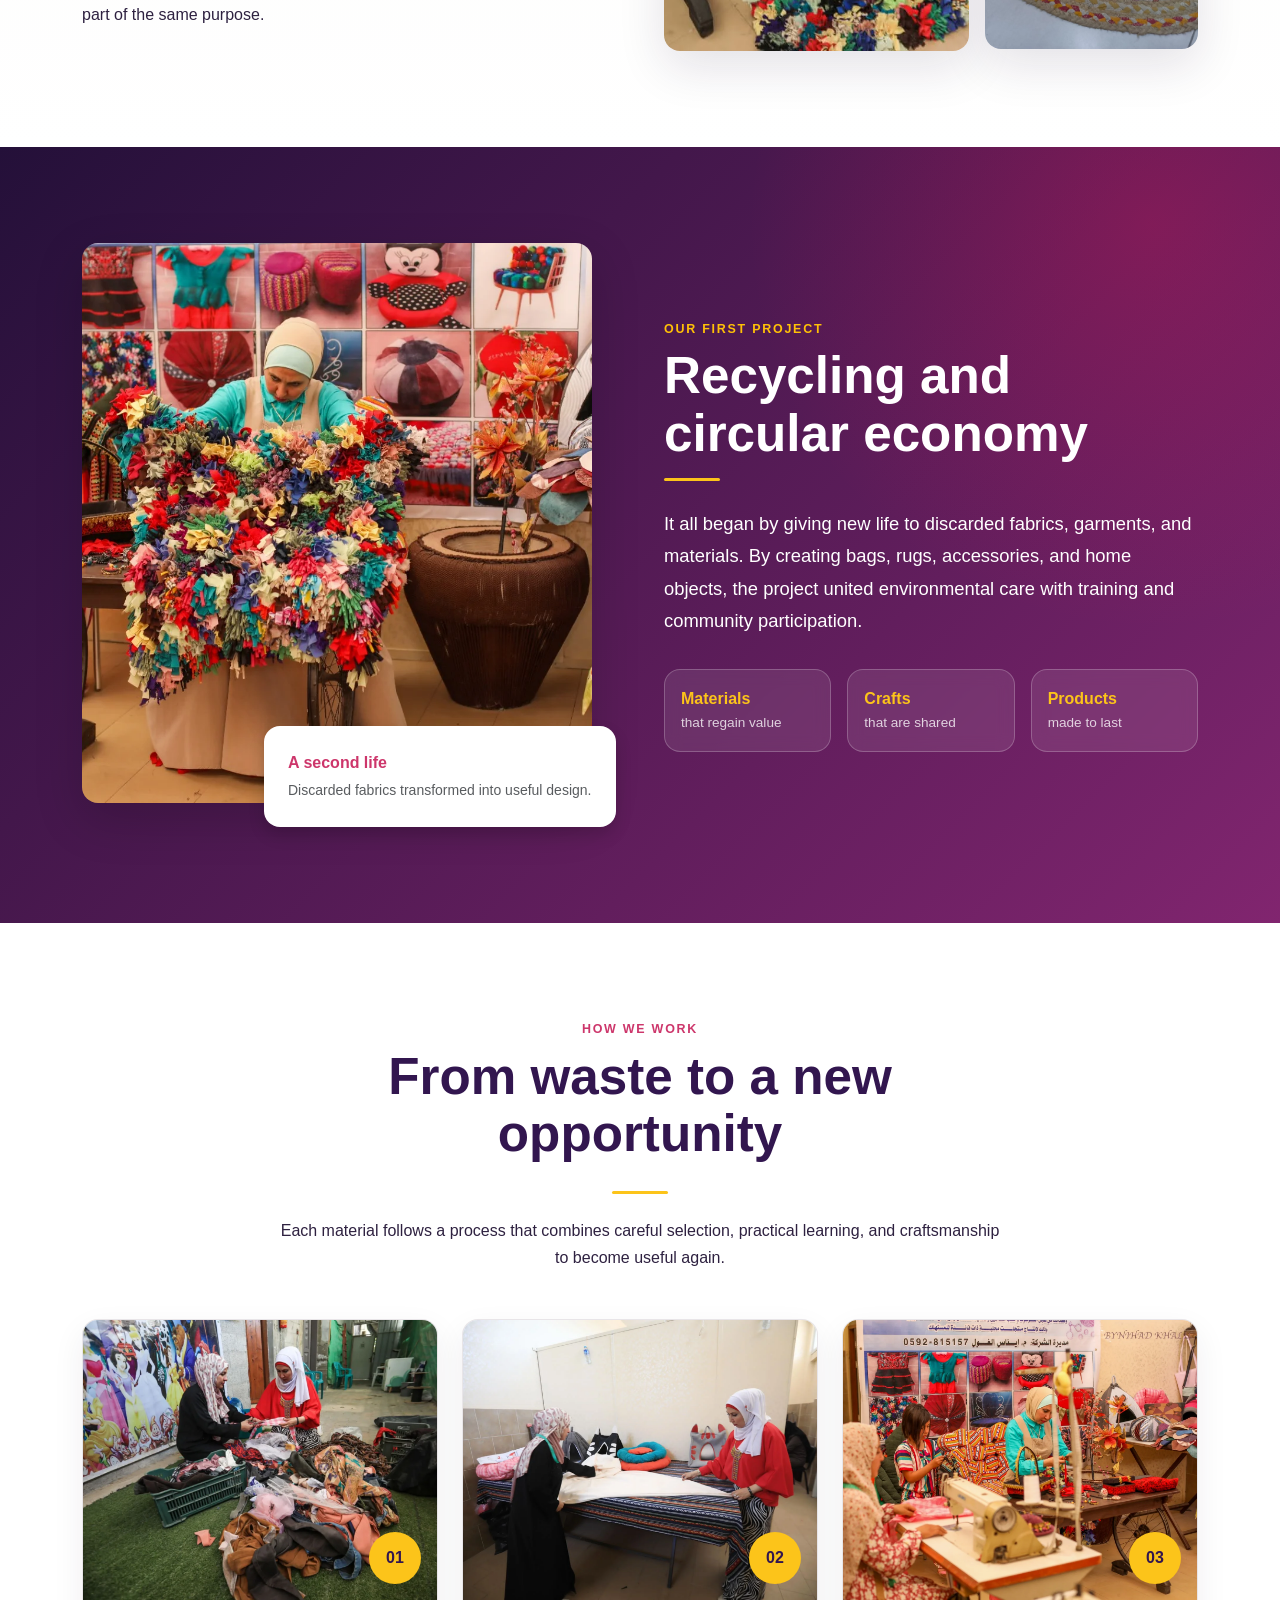
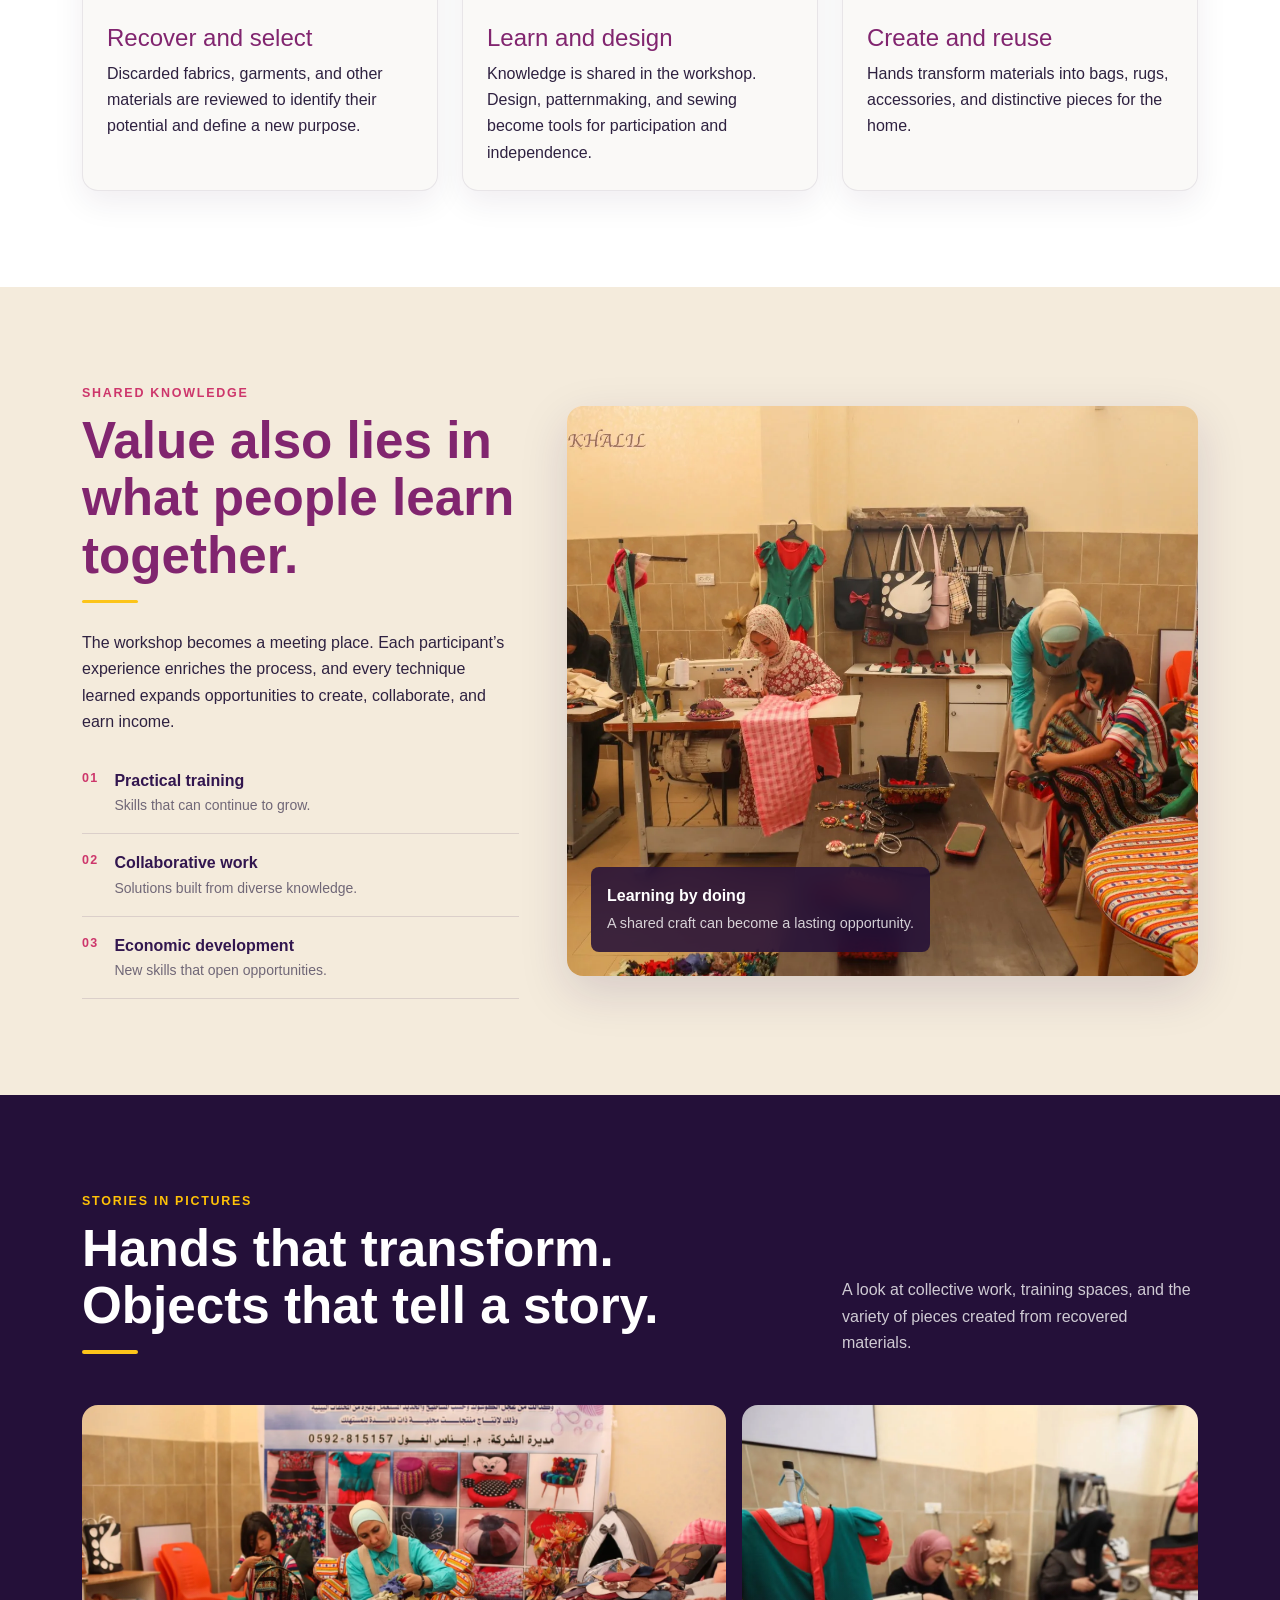
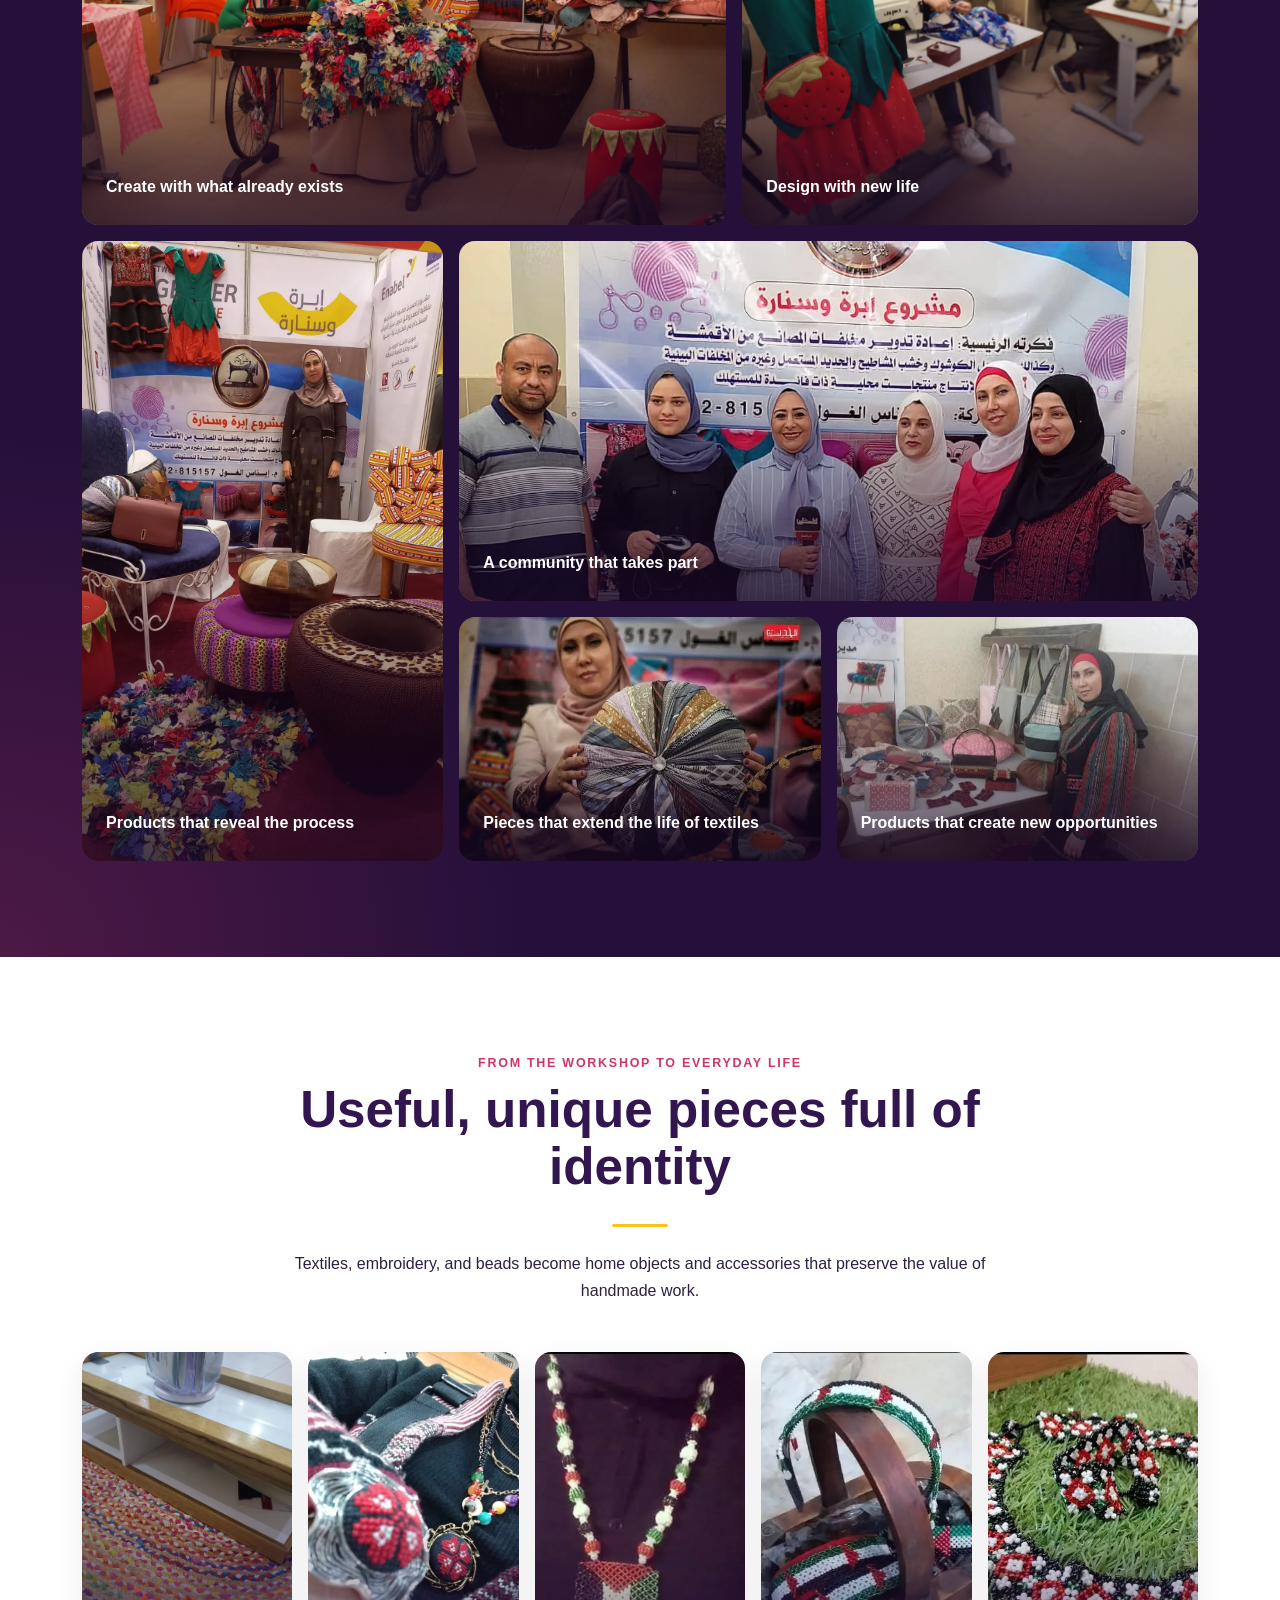
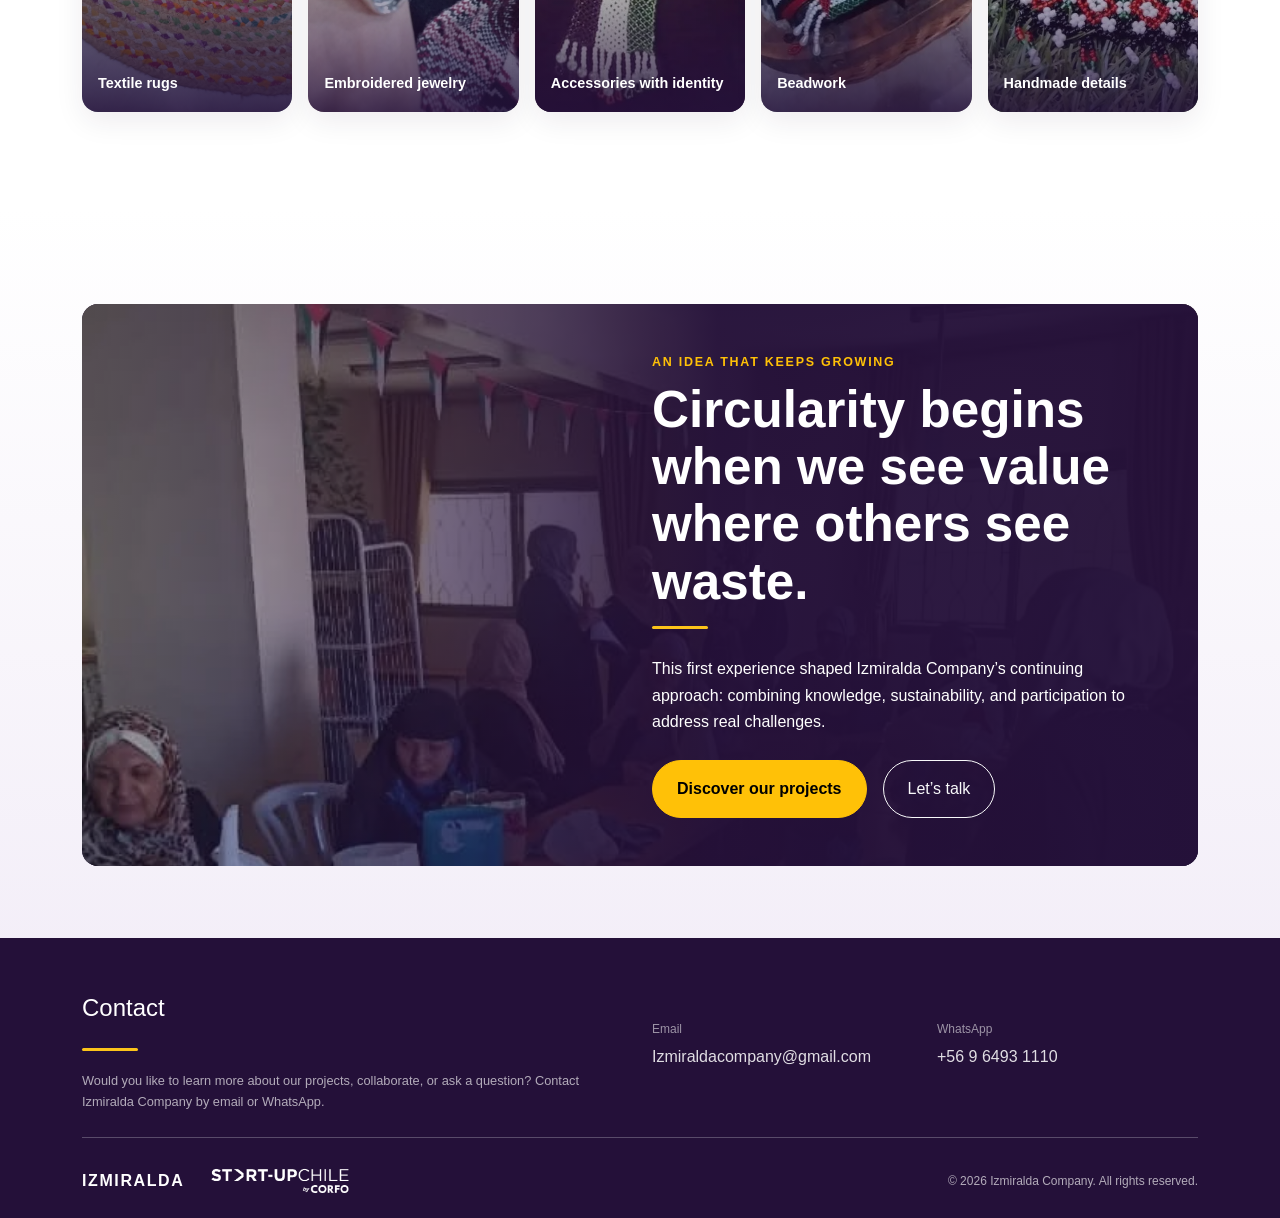
==== commit 9d2f0f06: "Actualizacion de idiomas Se Actualiza y corrigen errores en todo el sitio al traducir a ingles y ara" ====
--- a/ECONOMIA_CIRCULAR/index.html
+++ b/ECONOMIA_CIRCULAR/index.html
@@ -26,7 +26,7 @@
   <link rel="stylesheet" href="../assets/css/footer.css?v=bootstrap-20260911">
   <link rel="stylesheet" href="../assets/css/section-titles.css?v=1">
   <link rel="stylesheet" href="../assets/css/interaction.css?v=1">
-  <link rel="stylesheet" href="../assets/css/i18n.css?v=1">
+  <link rel="stylesheet" href="../assets/css/i18n.css?v=2">
   <link rel="stylesheet" href="assets/css/economia-circular.css?v=1">
 
   <script type="text/javascript">
@@ -224,7 +224,7 @@
 
   <footer class="site-footer text-white" data-company-footer></footer>
   <script src="../assets/js/footer.js?v=economia-circular-20260911"></script>
-  <script src="../assets/js/i18n.js?v=1"></script>
+  <script src="../assets/js/i18n.js?v=2"></script>
   <script src="https://cdn.jsdelivr.net/npm/bootstrap@5.3.8/dist/js/bootstrap.bundle.min.js" integrity="sha384-FKyoEForCGlyvwx9Hj09JcYn3nv7wiPVlz7YYwJrWVcXK/BmnVDxM+D2scQbITxI" crossorigin="anonymous"></script>
 </body>
 </html>
--- a/assets/css/style.css
+++ b/assets/css/style.css
@@ -110,9 +110,9 @@
 }
 
 .hero-section {
-  
+  --hero-gradient-angle: 90deg;
   min-height: 46rem;
-  background-image: linear-gradient(90deg, rgba(36, 16, 57, .98) 0%, rgba(50, 22, 79, .88) 37%, rgba(50, 22, 79, .08) 72%), url("../images/banner-izmiralda.webp");
+  background-image: linear-gradient(var(--hero-gradient-angle), rgba(36, 16, 57, .98) 0%, rgba(50, 22, 79, .88) 37%, rgba(50, 22, 79, .08) 72%), url("../images/banner-izmiralda.webp");
   background-position: center, center;
   background-size: cover;
 }
@@ -644,7 +644,7 @@
 
   .hero-section {
     min-height: 44rem;
-    background-image: linear-gradient(90deg, rgba(36, 16, 57, .96), rgba(50, 22, 79, .56)), url("../images/enas-hero.png");
+    background-image: linear-gradient(var(--hero-gradient-angle), rgba(36, 16, 57, .96), rgba(50, 22, 79, .56)), url("../images/enas-hero.png");
     background-position: center, 62% center;
   }
 
--- a/assets/css/i18n.css
+++ b/assets/css/i18n.css
@@ -17,6 +17,18 @@
 html[dir="rtl"] .title-rule { margin-inline: 0 auto; }
 html[dir="rtl"] .text-center .title-rule { margin-inline: auto; }
 html[dir="rtl"] .footer-contact-layout { text-align: right !important; }
+html[dir="rtl"] .hero-section { --hero-gradient-angle: 270deg; }
+html[dir="rtl"] .pgc-hero__overlay { --pgc-hero-gradient-angle: 270deg; }
+html[dir="rtl"] .video-cover {
+  --pgc-video-gradient-angle: 270deg;
+  --pge-video-gradient-angle: 270deg;
+}
+html[dir="rtl"] .pge-hero__overlay { --pge-hero-gradient-angle: 270deg; }
+html[dir="rtl"] .pge-hero__image { transform: scaleX(-1); }
+html[dir="rtl"] .circular-hero__veil { --circular-hero-gradient-angle: 270deg; }
+html[dir="rtl"] .closing-card__overlay {
+  background: linear-gradient(270deg, rgba(36, 16, 57, .22), rgba(36, 16, 57, .96) 57%);
+}
 
 @media (max-width: 991.98px) {
   .language-selector { width: 100%; }
--- a/ECONOMIA_CIRCULAR/assets/css/economia-circular.css
+++ b/ECONOMIA_CIRCULAR/assets/css/economia-circular.css
@@ -14,8 +14,9 @@
 .circular-hero { min-height: 780px; padding-top: 5rem; background: var(--iz-purple-950); }
 .circular-hero__image { z-index: 0; object-position: center 5%; }
 .circular-hero__veil {
+  --circular-hero-gradient-angle: 90deg;
   z-index: 1;
-  background: linear-gradient(90deg, rgba(26, 10, 42, .94) 0%, rgba(50, 22, 79, .80) 42%, rgba(36, 16, 57, .22) 75%), linear-gradient(0deg, rgba(24, 8, 38, .7) 0%, transparent 52%);
+  background: linear-gradient(var(--circular-hero-gradient-angle), rgba(26, 10, 42, .94) 0%, rgba(50, 22, 79, .80) 42%, rgba(36, 16, 57, .22) 75%), linear-gradient(0deg, rgba(24, 8, 38, .7) 0%, transparent 52%);
 }
 .circular-hero .container { z-index: 2; }
 .circular-hero h1 { max-width: 18ch; text-wrap: balance; }
@@ -92,7 +93,7 @@
 
 @media (max-width: 991.98px) {
   .circular-hero { min-height: 720px; }
-  .circular-hero__veil { background: linear-gradient(90deg, rgba(26,10,42,.92), rgba(50,22,79,.56)), linear-gradient(0deg, rgba(24,8,38,.75), transparent 65%); }
+  .circular-hero__veil { background: linear-gradient(var(--circular-hero-gradient-angle), rgba(26,10,42,.92), rgba(50,22,79,.56)), linear-gradient(0deg, rgba(24,8,38,.75), transparent 65%); }
   .purpose-photo--main { min-height: 540px; }
   .purpose-photo--small { height: 262px; }
   .first-project__image { height: 500px; }
